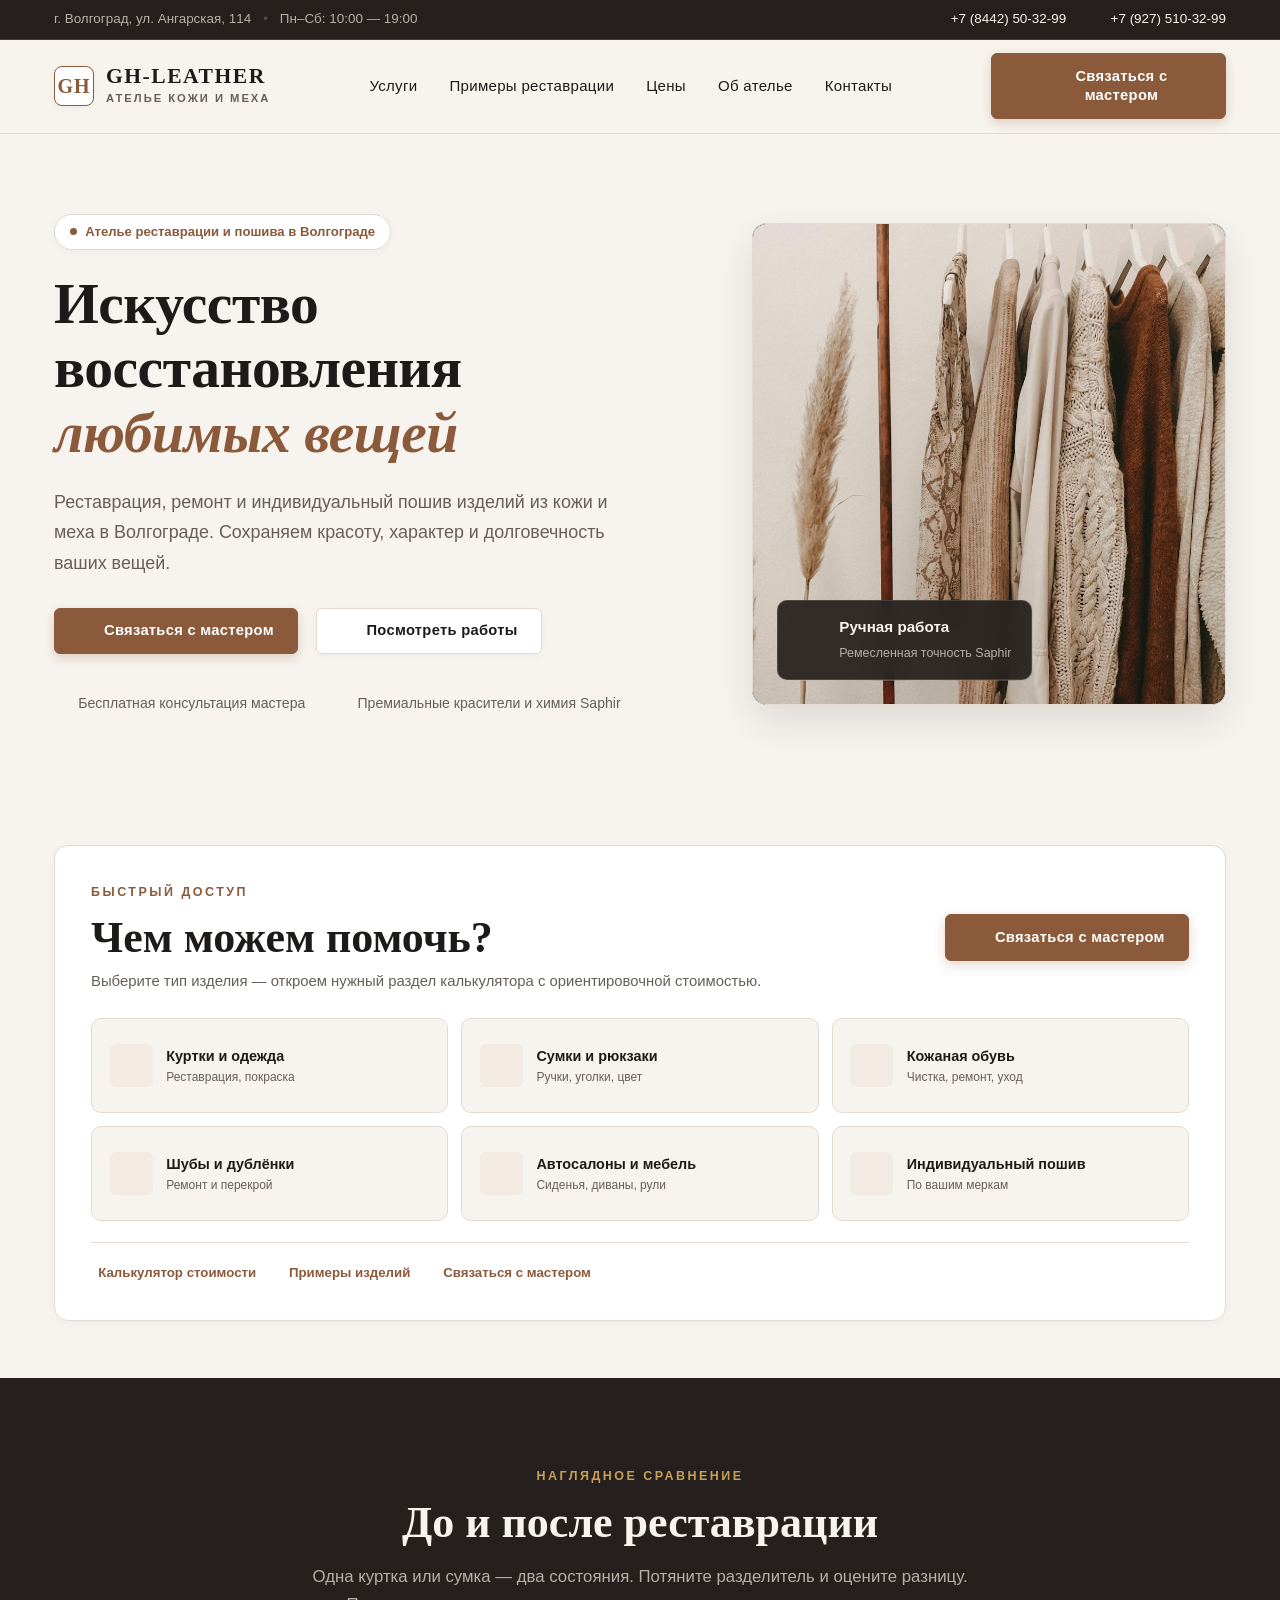
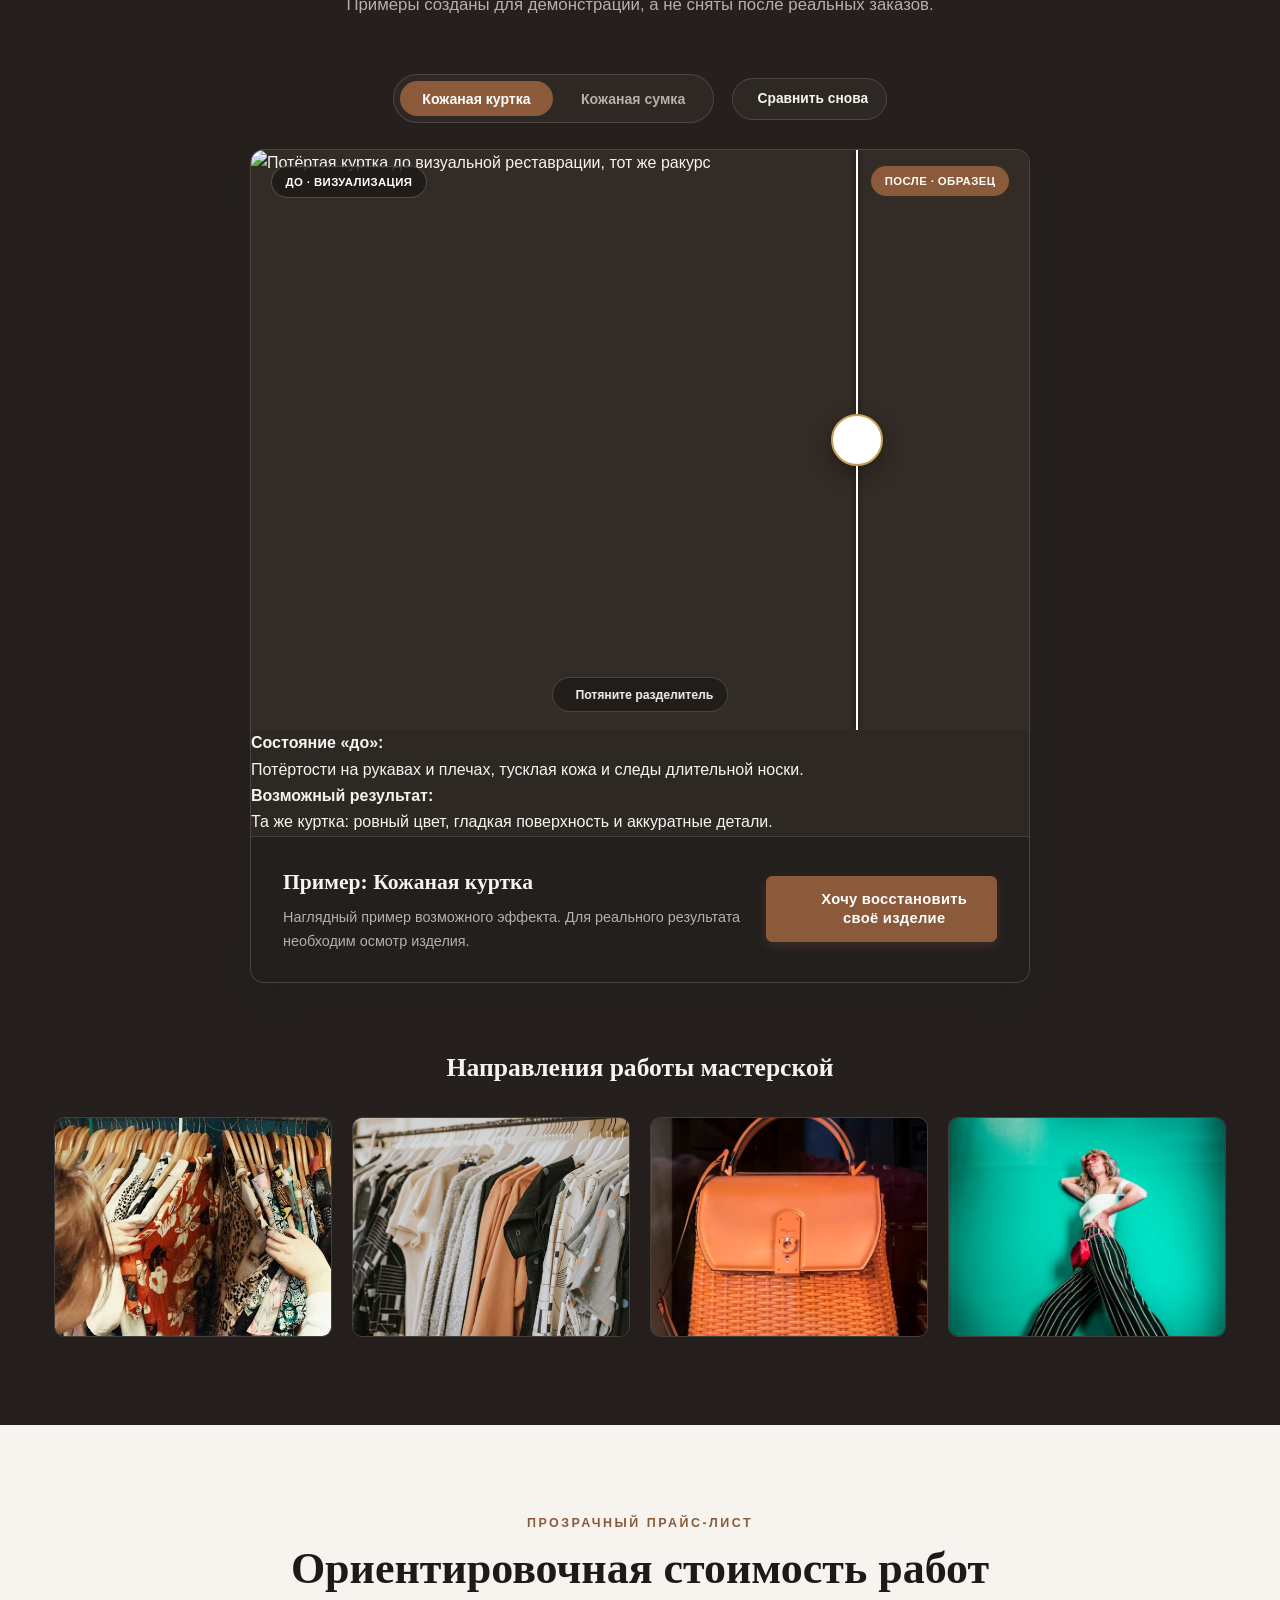
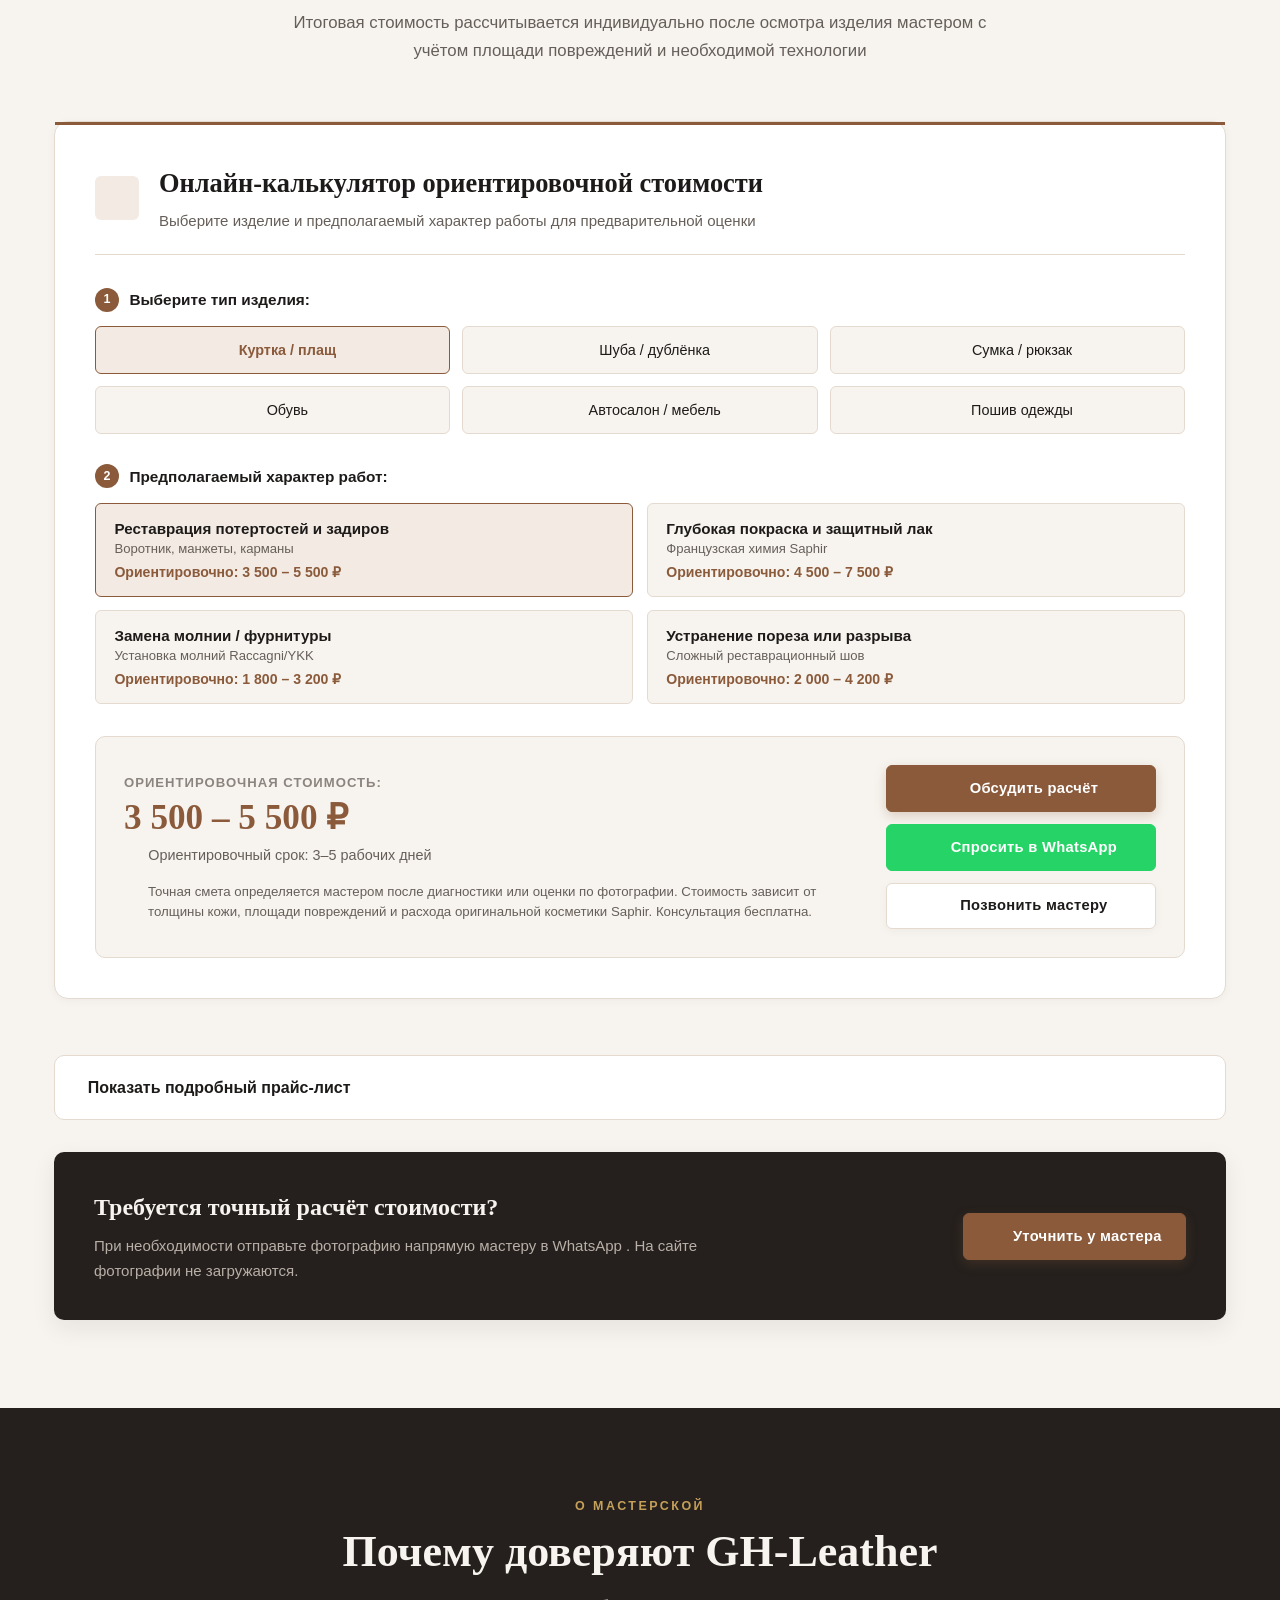
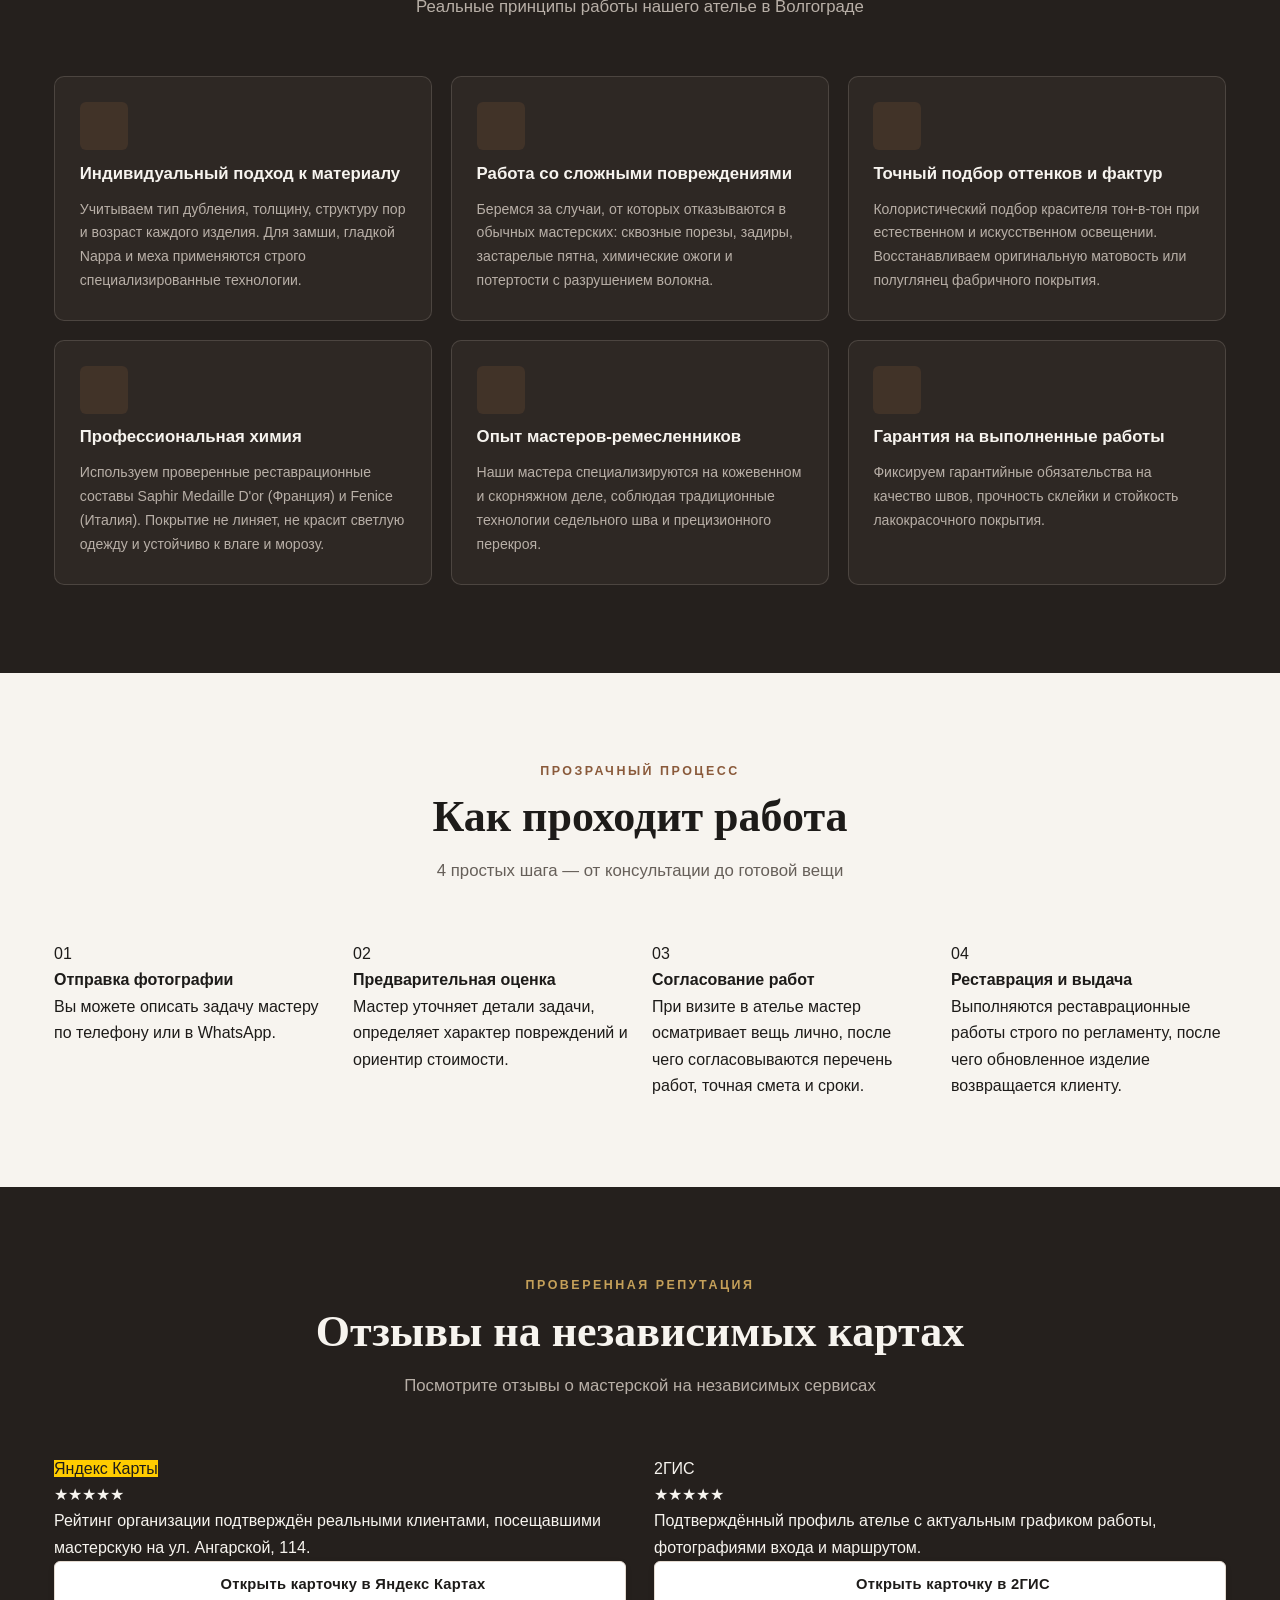
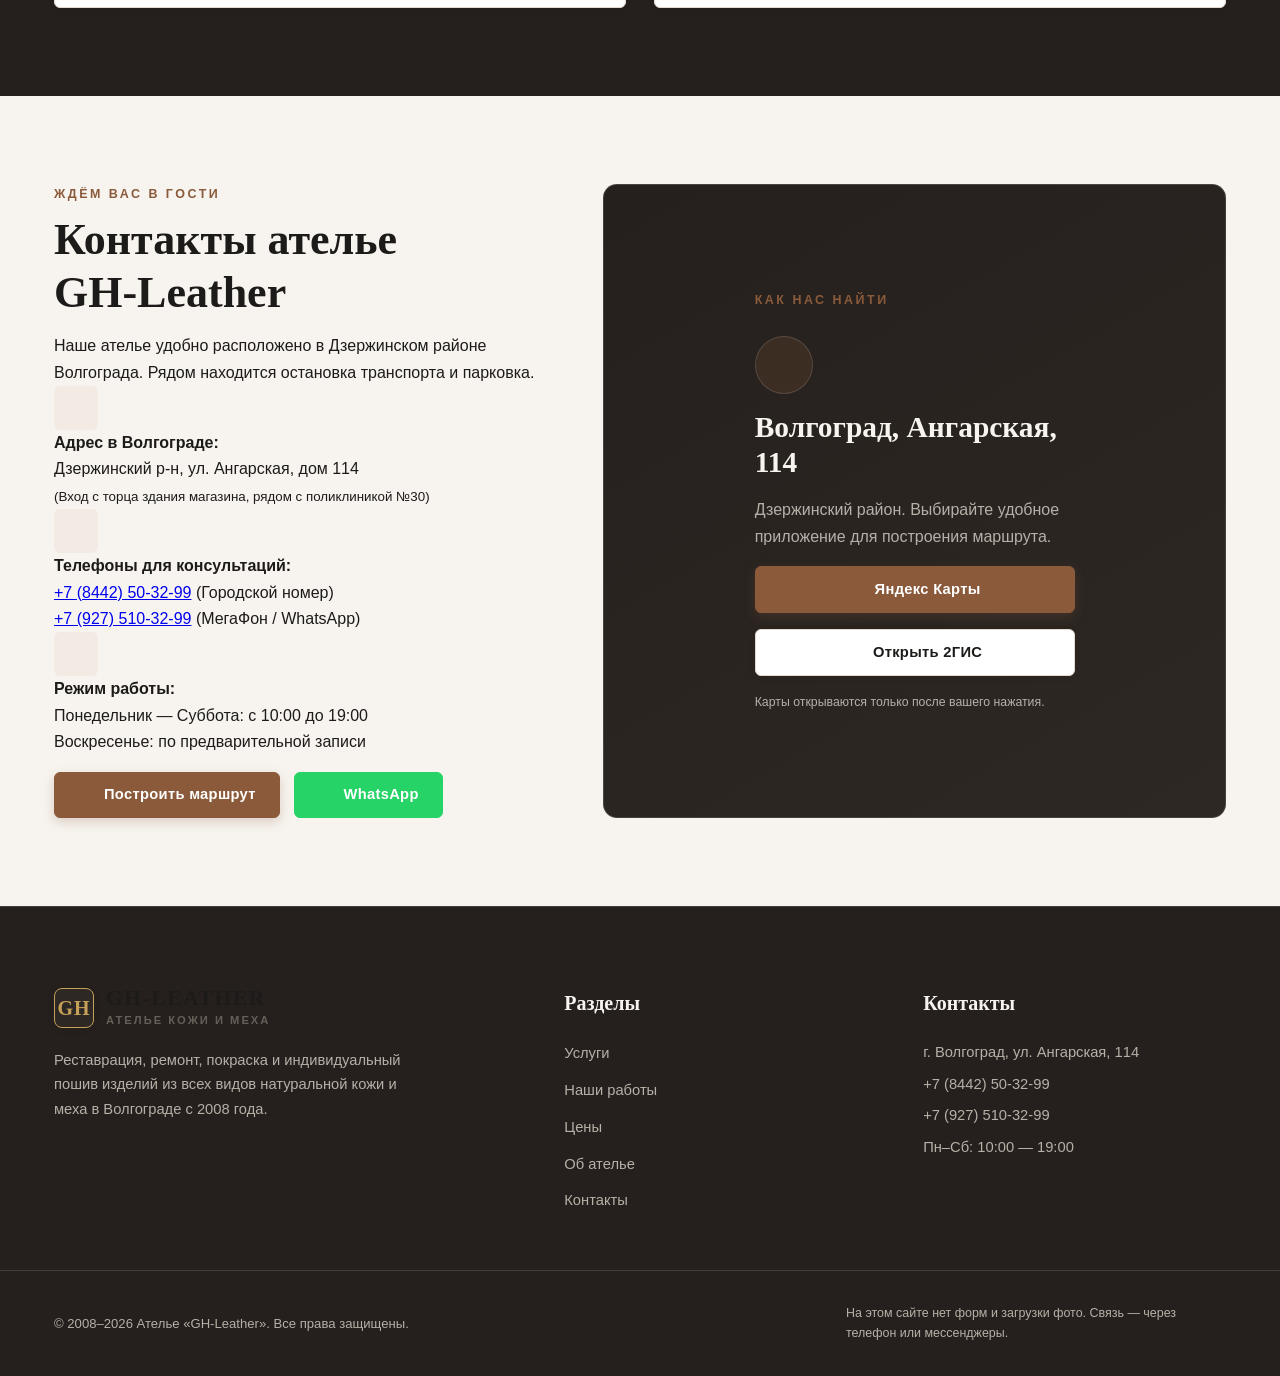
==== index.html @ 8470477e "Remove remaining external animation CSS and fix mobile contact navigation" ====
<!DOCTYPE html>
<html lang="ru">
<head>
    <meta charset="UTF-8">
    <meta name="viewport" content="width=device-width, initial-scale=1.0">
    <meta name="referrer" content="no-referrer">
    <meta http-equiv="Content-Security-Policy" content="default-src 'self'; img-src 'self' data:; font-src 'self'; script-src 'self' 'unsafe-inline'; style-src 'self' 'unsafe-inline'; connect-src 'none'; frame-src 'none'; form-action 'none'; object-src 'none'; base-uri 'self';">
    <title>GH-Leather — Ателье реставрации, ремонта и пошива изделий из кожи и меха в Волгограде</title>
    <meta name="description" content="Профессиональная реставрация, ремонт, покраска и индивидуальный пошив кожаных курток, шуб, дублёнок, обуви, сумок, салонов авто и мебели в Волгограде. Ул. Ангарская, 114. Калькулятор стоимости и контакты мастера.">
    <link rel="canonical" href="https://gh-leather.ru/">
    
    <!-- Open Graph & Social Meta -->
    <meta property="og:type" content="website">
    <meta property="og:locale" content="ru_RU">
    <meta property="og:site_name" content="Ателье GH-Leather Волгоград">
    <meta property="og:title" content="GH-Leather — Ателье кожи и меха в Волгограде">
    <meta property="og:description" content="Реставрация, покраска, перекрой и пошив изделий из натуральной кожи и меха. Французская химия Saphir, сохранение заводского вида вещей.">
    <meta property="og:url" content="https://gh-leather.ru/">
    <meta property="og:image" content="https://gh-leather.ru/images/slide_2.jpg">

    <!-- Geo Tags -->
    <meta name="geo.region" content="RU-VGG">
    <meta name="geo.placename" content="Волгоград">
    <meta name="geo.position" content="48.7194;44.4842">
    <meta name="ICBM" content="48.7194, 44.4842">

    <!-- Schema.org Structured Data -->
    <script type="application/ld+json">
    {
      "@context": "https://schema.org",
      "@type": "LocalBusiness",
      "name": "Ателье кожи и меха GH-Leather",
      "image": "https://gh-leather.ru/images/slide_2.jpg",
      "telephone": ["+7-8442-50-32-99", "+7-927-510-32-99"],
      "url": "https://gh-leather.ru/",
      "address": {
        "@type": "PostalAddress",
        "streetAddress": "ул. Ангарская, 114",
        "addressLocality": "Волгоград",
        "addressRegion": "Волгоградская область",
        "postalCode": "400075",
        "addressCountry": "RU"
      },
      "geo": {
        "@type": "GeoCoordinates",
        "latitude": 48.7194,
        "longitude": 44.4842
      },
      "openingHoursSpecification": [
        {
          "@type": "OpeningHoursSpecification",
          "dayOfWeek": ["Monday", "Tuesday", "Wednesday", "Thursday", "Friday", "Saturday"],
          "opens": "10:00",
          "closes": "19:00"
        }
      ],
      "priceRange": "3500-25000 RUB"
    }
    </script>

    <!-- Google Fonts: Cormorant Garamond & Manrope (Contemporary Luxury / Editorial Minimalism) -->
    <!-- AOS Animations from GitHub -->

    <!-- Lucide Icons -->
    <script defer src="images/lucide.min.js"></script>
    <link rel="stylesheet" href="styles.css">
</head>
<body>

    <!-- Top Info Bar -->
    <div class="top-bar">
        <div class="container top-bar-content">
            <div class="top-info">
                <span><i data-lucide="map-pin"></i> г. Волгоград, ул. Ангарская, 114</span>
                <span class="divider">•</span>
                <span><i data-lucide="clock"></i> Пн–Сб: 10:00 — 19:00</span>
            </div>
            <div class="top-contacts">
                <a href="tel:+78442503299" class="phone-link"><i data-lucide="phone-call"></i> +7 (8442) 50-32-99</a>
                <a href="tel:+79275103299" class="phone-link"><i data-lucide="smartphone"></i> +7 (927) 510-32-99</a>
            </div>
        </div>
    </div>

    <!-- Main Navigation Header (Compact Sticky) -->
    <header class="navbar" id="navbar">
        <div class="container nav-container">
            <a href="#" class="brand-logo">
                <div class="logo-crest"><span class="logo-initials">GH</span></div>
                <div class="logo-text-group">
                    <span class="logo-title">GH-LEATHER</span>
                    <span class="logo-subtitle">АТЕЛЬЕ КОЖИ И МЕХА</span>
                </div>
            </a>

            <!-- 5 Exact Main Sections Required by Spec -->
            <nav class="nav-links">
                <a href="#services">Услуги</a>
                <a href="#portfolio">Примеры реставрации</a>
                <a href="#prices">Цены</a>
                <a href="#about">Об ателье</a>
                <a href="#contacts">Контакты</a>
            </nav>

            <div class="nav-actions">
                <a href="#contacts" class="btn btn-luxury desktop-only-btn">
                    <i data-lucide="message-circle"></i> Связаться с мастером
                </a>
                <button class="mobile-toggle" id="menu-toggle-btn" aria-label="Открыть мобильное меню" onclick="toggleMobileMenu()">
                    <i data-lucide="menu"></i>
                </button>
            </div>
        </div>
    </header>

    <!-- Mobile Drawer Overlay & Menu -->
    <div id="mobile-menu-overlay" class="mobile-menu-overlay" onclick="toggleMobileMenu()"></div>
    <div id="mobile-menu" class="mobile-menu" aria-hidden="true">
        <div class="mobile-menu-header">
            <div class="brand-logo">
                <div class="logo-crest"><span class="logo-initials">GH</span></div>
                <div class="logo-text-group">
                    <span class="logo-title">GH-LEATHER</span>
                    <span class="logo-subtitle">ВОЛГОГРАД</span>
                </div>
            </div>
            <button class="close-menu-btn" onclick="toggleMobileMenu()" aria-label="Закрыть меню">
                <i data-lucide="x"></i>
            </button>
        </div>
        <nav class="mobile-nav-links">
            <a href="#services" onclick="toggleMobileMenu()"><i data-lucide="scissors"></i> Услуги</a>
            <a href="#portfolio" onclick="toggleMobileMenu()"><i data-lucide="sparkles"></i> Наши работы</a>
            <a href="#prices" onclick="toggleMobileMenu()"><i data-lucide="tag"></i> Цены</a>
            <a href="#about" onclick="toggleMobileMenu()"><i data-lucide="shield-check"></i> Об ателье</a>
            <a href="#contacts" onclick="toggleMobileMenu()"><i data-lucide="map-pin"></i> Контакты</a>
        </nav>
        <div class="mobile-menu-contacts">
            <a href="#contacts" onclick="toggleMobileMenu()" class="btn btn-primary-gold full-width">
                <i data-lucide="message-circle"></i> Связаться с мастером
            </a>
            <a href="tel:+78442503299" class="btn btn-outline full-width"><i data-lucide="phone"></i> +7 (8442) 50-32-99</a>
            <a href="https://wa.me/79275103299" target="_blank" rel="noopener noreferrer" class="btn btn-whatsapp full-width"><i data-lucide="message-circle"></i> WhatsApp</a>
        </div>
    </div>

    <main>
        <!-- 4.2. Первый экран (Hero Section) -->
        <section class="hero-section">
            <div class="hero-backdrop"></div>
            <div class="container hero-layout" data-aos="fade-up" data-aos-duration="800">
                <div class="hero-text-col">
                    <div class="luxury-badge">
                        <span class="badge-dot"></span>
                        <span>Ателье реставрации и пошива в Волгограде</span>
                    </div>
                    <!-- Exactly as specified in 4.2 -->
                    <h1 class="hero-title">
                        Искусство восстановления <span class="gold-gradient">любимых вещей</span>
                    </h1>
                    <p class="hero-desc">
                        Реставрация, ремонт и индивидуальный пошив изделий из кожи и меха в Волгограде. Сохраняем красоту, характер и долговечность ваших вещей.
                    </p>
                    <div class="hero-buttons">
                        <a href="#contacts" class="btn btn-primary-gold">
                            <i data-lucide="message-circle"></i> Связаться с мастером
                        </a>
                        <a href="#portfolio" class="btn btn-glass">
                            <i data-lucide="sparkles"></i> Посмотреть работы
                        </a>
                    </div>
                    <div class="hero-trust-row">
                        <div class="trust-item"><i data-lucide="check"></i> <span>Бесплатная консультация мастера</span></div>
                        <div class="trust-item"><i data-lucide="check"></i> <span>Премиальные красители и химия Saphir</span></div>
                    </div>
                </div>

                <div class="hero-visual-col" data-aos="fade-left" data-aos-delay="200">
                    <div class="hero-image-card">
                        <img src="images/hero_leather_craft.jpg" alt="Процесс реставрации кожи в ателье GH-Leather" class="hero-featured-img">
                        <div class="hero-img-overlay"></div>
                        <div class="hero-card-floating-badge">
                            <i data-lucide="award"></i>
                            <div>
                                <strong>Ручная работа</strong>
                                <span>Ремесленная точность Saphir</span>
                            </div>
                        </div>
                    </div>
                </div>
            </div>
        </section>


        <!-- Компактная панель быстрого доступа к услугам -->
        <section id="services" class="section-padding quick-services-section">
            <div class="container">
                <div class="quick-services-panel" data-aos="fade-up">
                    <div class="quick-services-intro">
                        <div>
                            <span class="section-subtitle">БЫСТРЫЙ ДОСТУП</span>
                            <h2 class="section-main-title">Чем можем помочь?</h2>
                            <p>Выберите тип изделия — откроем нужный раздел калькулятора с ориентировочной стоимостью.</p>
                        </div>
                        <a href="#contacts" class="btn btn-primary-gold quick-services-cta">
                            <i data-lucide="message-circle"></i> Связаться с мастером
                        </a>
                    </div>
                    <div class="quick-services-grid" aria-label="Выберите категорию услуг">
                        <button type="button" class="quick-service-item" onclick="goToService('jacket')">
                            <span class="quick-service-icon"><i data-lucide="shirt"></i></span>
                            <span class="quick-service-copy"><strong>Куртки и одежда</strong><small>Реставрация, покраска</small></span>
                            <i data-lucide="arrow-up-right" class="quick-service-arrow"></i>
                        </button>
                        <button type="button" class="quick-service-item" onclick="goToService('bag')">
                            <span class="quick-service-icon"><i data-lucide="shopping-bag"></i></span>
                            <span class="quick-service-copy"><strong>Сумки и рюкзаки</strong><small>Ручки, уголки, цвет</small></span>
                            <i data-lucide="arrow-up-right" class="quick-service-arrow"></i>
                        </button>
                        <button type="button" class="quick-service-item" onclick="goToService('shoes')">
                            <span class="quick-service-icon"><i data-lucide="footprints"></i></span>
                            <span class="quick-service-copy"><strong>Кожаная обувь</strong><small>Чистка, ремонт, уход</small></span>
                            <i data-lucide="arrow-up-right" class="quick-service-arrow"></i>
                        </button>
                        <button type="button" class="quick-service-item" onclick="goToService('fur')">
                            <span class="quick-service-icon"><i data-lucide="feather"></i></span>
                            <span class="quick-service-copy"><strong>Шубы и дублёнки</strong><small>Ремонт и перекрой</small></span>
                            <i data-lucide="arrow-up-right" class="quick-service-arrow"></i>
                        </button>
                        <button type="button" class="quick-service-item" onclick="goToService('auto')">
                            <span class="quick-service-icon"><i data-lucide="car"></i></span>
                            <span class="quick-service-copy"><strong>Автосалоны и мебель</strong><small>Сиденья, диваны, рули</small></span>
                            <i data-lucide="arrow-up-right" class="quick-service-arrow"></i>
                        </button>
                        <button type="button" class="quick-service-item" onclick="goToService('tailoring')">
                            <span class="quick-service-icon"><i data-lucide="scissors"></i></span>
                            <span class="quick-service-copy"><strong>Индивидуальный пошив</strong><small>По вашим меркам</small></span>
                            <i data-lucide="arrow-up-right" class="quick-service-arrow"></i>
                        </button>
                    </div>
                    <div class="quick-services-footer">
                        <a href="#prices"><i data-lucide="calculator"></i> Калькулятор стоимости</a>
                        <a href="#portfolio"><i data-lucide="images"></i> Примеры изделий</a>
                        <a href="#contacts"><i data-lucide="message-circle"></i> Связаться с мастером</a>
                    </div>
                </div>
            </div>
        </section>

        <!-- 4.4. До и после реставрации -->
        <section id="portfolio" class="section-padding dark-bg">
            <div class="container">
                <div class="section-head text-center" data-aos="fade-up">
                    <span class="section-subtitle">НАГЛЯДНОЕ СРАВНЕНИЕ</span>
                    <h2 class="section-main-title">До и после реставрации</h2>
                    <p class="section-lead">Одна куртка или сумка — два состояния. Потяните разделитель и оцените разницу. Примеры созданы для демонстрации, а не сняты после реальных заказов.</p>
                </div>

                <!-- Category Switcher for Portfolio -->
                <div class="category-tabs-wrapper" data-aos="fade-up">
                    <div class="category-tabs" id="portfolio-tabs">
                        <button type="button" class="tab-btn active" data-case="jacket" aria-pressed="true" onclick="switchPortfolioCase('jacket', this)">Кожаная куртка</button>
                        <button type="button" class="tab-btn" data-case="bag" aria-pressed="false" onclick="switchPortfolioCase('bag', this)">Кожаная сумка</button>
                    </div>
                    <button type="button" class="ba-demo-btn" id="ba-animate-button" title="Показать сравнение ещё раз">
                        <i data-lucide="play"></i> Сравнить снова
                    </button>
                </div>

                <!-- Interactive Comparison Slider Box -->
                <div class="slider-showcase-wrapper" >
                    <div class="before-after-container" id="ba-slider" style="--ba-preview-image: url('images/studio_jacket_after.jpg')">
                        <!-- Before Layer (Base) -->
                        <div class="ba-layer ba-before">
                            <img src="images/studio_jacket_before.jpg" alt="Потёртая куртка до визуальной реставрации, тот же ракурс" id="ba-img-before" class="ba-image" decoding="async">
                            <div class="visual-badge badge-before">ДО · ВИЗУАЛИЗАЦИЯ</div>
                        </div>

                        <!-- After Layer (Clipped over before) -->
                        <div class="ba-layer ba-after" id="ba-after-layer">
                            <img src="images/studio_jacket_after.jpg" alt="Та же кожаная куртка без потертостей" id="ba-img-after" class="ba-image" decoding="async">
                            <div class="visual-badge badge-after">ПОСЛЕ · ОБРАЗЕЦ</div>
                        </div>

                        <!-- Handle with divider line -->
                        <div class="ba-handle" id="ba-handle" role="slider" tabindex="0" aria-label="Сравнение до и после" aria-valuemin="5" aria-valuemax="95" aria-valuenow="50" aria-valuetext="50 процентов">
                            <div class="handle-line"></div>
                            <div class="handle-circle" aria-label="Сравнить до и после">
                                <i data-lucide="move-horizontal"></i>
                            </div>
                            <div class="handle-line"></div>
                        </div>
                        <div class="ba-swipe-hint" id="ba-swipe-hint" aria-hidden="true"><i data-lucide="move-horizontal"></i> Потяните разделитель</div>
                    </div>

                    <!-- Comparison Case Study Details (Placed cleanly under the slider) -->
                    <div class="ba-case-details-grid">
                        <div class="ba-detail-card before-card">
                            <div class="detail-badge-row">
                                <span class="detail-dot dot-before"></span>
                                <strong>Состояние «до»:</strong>
                            </div>
                            <p id="case-before-desc">Потёртости на рукавах и плечах, тусклая кожа и следы длительной носки.</p>
                        </div>
                        <div class="ba-detail-card after-card">
                            <div class="detail-badge-row">
                                <span class="detail-dot dot-after"></span>
                                <strong>Возможный результат:</strong>
                            </div>
                            <p id="case-after-desc">Та же куртка: ровный цвет, гладкая поверхность и аккуратные детали.</p>
                        </div>
                    </div>

                    <div class="slider-caption-card">
                        <div class="caption-item">
                            <h4 id="case-title">Пример: Кожаная куртка</h4>
                            <p id="case-full-desc">Наглядный пример возможного эффекта. Для реального результата необходим осмотр изделия.</p>
                        </div>
                        <div class="caption-action">
                            <a href="#contacts" class="btn btn-primary-gold">
                                <i data-lucide="sparkles"></i> Хочу восстановить своё изделие
                            </a>
                        </div>
                    </div>
                </div>

                <!-- Gallery Architecture (Real atelier photo gallery structure) -->
                <div class="atelier-gallery-block" data-aos="fade-up">
                    <h3 class="gallery-block-title">Направления работы мастерской</h3>
                    <div class="gallery-grid">
                        <div class="gallery-item">
                            <img src="images/gallery_dyeing.jpg" alt="Покраска и колористика кожи" class="gallery-img">
                            <div class="gallery-caption-overlay">Колористика и покраска</div>
                        </div>
                        <div class="gallery-item">
                            <img src="images/gallery_fur.jpg" alt="Перекрой и реставрация меха" class="gallery-img">
                            <div class="gallery-caption-overlay">Перекрой и пошив меха</div>
                        </div>
                        <div class="gallery-item">
                            <img src="images/gallery_bag.jpg" alt="Реставрация брендовых сумок" class="gallery-img">
                            <div class="gallery-caption-overlay">Реставрация сумок и обуви</div>
                        </div>
                        <div class="gallery-item">
                            <img src="images/gallery_tailoring.jpg" alt="Индивидуальный пошив из кожи" class="gallery-img">
                            <div class="gallery-caption-overlay">Индивидуальный пошив</div>
                        </div>
                    </div>
                </div>
            </div>
        </section>

        <!-- 4.5. Цены (Pricing & Interactive Estimator) -->
        <section id="prices" class="section-padding">
            <div class="container">
                <div class="section-head text-center" data-aos="fade-up">
                    <span class="section-subtitle">ПРОЗРАЧНЫЙ ПРАЙС-ЛИСТ</span>
                    <h2 class="section-main-title">Ориентировочная стоимость работ</h2>
                    <p class="section-lead">Итоговая стоимость рассчитывается индивидуально после осмотра изделия мастером с учётом площади повреждений и необходимой технологии</p>
                </div>

                <!-- 6. Интерактивный калькулятор стоимости -->
                <div class="calculator-container" data-aos="fade-up">
                    <div class="calc-header">
                        <div class="calc-icon-title">
                            <i data-lucide="calculator"></i>
                            <div>
                                <h3>Онлайн-калькулятор ориентировочной стоимости</h3>
                                <p>Выберите изделие и предполагаемый характер работы для предварительной оценки</p>
                            </div>
                        </div>
                    </div>
                    
                    <div class="calc-body">
                        <!-- Шаг 1: Тип изделия -->
                        <div class="calc-group">
                            <label class="calc-label"><span class="calc-step-num">1</span> Выберите тип изделия:</label>
                            <div class="calc-pills-grid" id="calc-item-types">
                                <button type="button" class="calc-pill active" data-item="jacket" onclick="setCalcItem('jacket', this)">
                                    <i data-lucide="shirt"></i> <span>Куртка / плащ</span>
                                </button>
                                <button type="button" class="calc-pill" data-item="fur" onclick="setCalcItem('fur', this)">
                                    <i data-lucide="feather"></i> <span>Шуба / дублёнка</span>
                                </button>
                                <button type="button" class="calc-pill" data-item="bag" onclick="setCalcItem('bag', this)">
                                    <i data-lucide="shopping-bag"></i> <span>Сумка / рюкзак</span>
                                </button>
                                <button type="button" class="calc-pill" data-item="shoes" onclick="setCalcItem('shoes', this)">
                                    <i data-lucide="footprints"></i> <span>Обувь</span>
                                </button>
                                <button type="button" class="calc-pill" data-item="auto" onclick="setCalcItem('auto', this)">
                                    <i data-lucide="car"></i> <span>Автосалон / мебель</span>
                                </button>
                                <button type="button" class="calc-pill" data-item="tailoring" onclick="setCalcItem('tailoring', this)">
                                    <i data-lucide="scissors"></i> <span>Пошив одежды</span>
                                </button>
                            </div>
                        </div>

                        <!-- Шаг 2: Характер работ -->
                        <div class="calc-group">
                            <label class="calc-label"><span class="calc-step-num">2</span> Предполагаемый характер работ:</label>
                            <div class="calc-works-grid" id="calc-works-list">
                                <!-- Заполняется динамически через JS -->
                            </div>
                        </div>

                        <!-- Шаг 3: Ориентировочный диапазон и связь -->
                        <div class="calc-result-box">
                            <div class="calc-result-info">
                                <span class="calc-result-label">Ориентировочная стоимость:</span>
                                <div class="calc-price-range" id="calc-price-display">от 3 500 до 6 000 ₽</div>
                                <div class="calc-time-estimate" id="calc-time-display">
                                    <i data-lucide="clock"></i> <span>Ориентировочный срок: 3–5 рабочих дней</span>
                                </div>
                                <p class="calc-disclaimer">
                                    <i data-lucide="info"></i>
                                    Точная смета определяется мастером после диагностики или оценки по фотографии. Стоимость зависит от толщины кожи, площади повреждений и расхода оригинальной косметики Saphir. Консультация бесплатна.
                                </p>
                            </div>

                            <div class="calc-result-actions">
                                <a href="#contacts" class="btn btn-primary-gold">
                                    <i data-lucide="message-circle"></i> Обсудить расчёт
                                </a>
                                <a href="https://wa.me/79275103299" target="_blank" rel="noopener noreferrer" class="btn btn-whatsapp" id="calc-wa-btn">
                                    <i data-lucide="message-circle"></i> Спросить в WhatsApp
                                </a>
                                <a href="tel:+78442503299" class="btn btn-glass">
                                    <i data-lucide="phone"></i> Позвонить мастеру
                                </a>
                            </div>
                        </div>
                    </div>
                </div>

                <details class="price-list-toggle">
                    <summary><span><i data-lucide="list"></i> Показать подробный прайс-лист</span><i data-lucide="chevron-down" class="price-list-chevron"></i></summary>
                    <div class="prices-table-container" data-aos="fade-up">
                    <table class="prices-table">
                        <thead>
                            <tr>
                                <th>Направление услуги</th>
                                <th>Что входит в базовую работу</th>
                                <th>Срок</th>
                                <th>Цена от</th>
                                <th>Действие</th>
                            </tr>
                        </thead>
                        <tbody>
                            <tr>
                                <td><strong>Реставрация кожаных курток</strong></td>
                                <td>Устранение задиров, порезов, трещин воротника и манжет</td>
                                <td>3–5 дней</td>
                                <td class="price-col">3 500 ₽</td>
                                <td><a href="#contacts" class="btn btn-sm btn-luxury">Заказать</a></td>
                            </tr>
                            <tr>
                                <td><strong>Покраска кожаной куртки</strong></td>
                                <td>Глубокая очистка, подбор оттенка, покраска и защитный лак</td>
                                <td>4–6 дней</td>
                                <td class="price-col">4 500 ₽</td>
                                <td><a href="#contacts" class="btn btn-sm btn-luxury">Заказать</a></td>
                            </tr>
                            <tr>
                                <td><strong>Реставрация и покраска сумок</strong></td>
                                <td>Восстановление уголков, ручек, очистка, покраска тона</td>
                                <td>2–4 дня</td>
                                <td class="price-col">2 800 ₽</td>
                                <td><a href="#contacts" class="btn btn-sm btn-luxury">Заказать</a></td>
                            </tr>
                            <tr>
                                <td><strong>Покраска и спа-уход для обуви</strong></td>
                                <td>Выведение реагентов, покраска туфель/сапог, нано-пропитка</td>
                                <td>2–3 дня</td>
                                <td class="price-col">2 200 ₽</td>
                                <td><a href="#contacts" class="btn btn-sm btn-luxury">Заказать</a></td>
                            </tr>
                            <tr>
                                <td><strong>Перекрой шубы / дубленки</strong></td>
                                <td>Изменение фасона, укорачивание, коррекция проймы, посадка</td>
                                <td>5–10 дней</td>
                                <td class="price-col">9 000 ₽</td>
                                <td><a href="#contacts" class="btn btn-sm btn-luxury">Заказать</a></td>
                            </tr>
                            <tr>
                                <td><strong>Индивидуальный пошив куртки</strong></td>
                                <td>Снятие мерок, раскрой итальянской Nappa, примерки, сборка</td>
                                <td>7–14 дней</td>
                                <td class="price-col">18 000 ₽</td>
                                <td><a href="#contacts" class="btn btn-sm btn-luxury">Заказать</a></td>
                            </tr>
                            <tr>
                                <td><strong>Ремонт автосидений / дивана</strong></td>
                                <td>Локальное устранение прожогов, порезов, восстановление цвета</td>
                                <td>1–3 дня</td>
                                <td class="price-col">5 000 ₽</td>
                                <td><a href="#contacts" class="btn btn-sm btn-luxury">Заказать</a></td>
                            </tr>
                        </tbody>
                    </table>
                </div>
                </details>

                <div class="price-cta-box" data-aos="fade-up">
                    <div>
                        <h4>Требуется точный расчёт стоимости?</h4>
                        <p>При необходимости отправьте фотографию напрямую мастеру в WhatsApp . На сайте фотографии не загружаются.</p>
                    </div>
                    <a href="#contacts" class="btn btn-primary-gold">
                        <i data-lucide="message-circle"></i> Уточнить у мастера
                    </a>
                </div>
            </div>
        </section>

        <!-- 4.5. Об ателье и Преимущества (About & Advantages) -->
        <section id="about" class="section-padding dark-bg">
            <div class="container">
                <div class="section-head text-center" data-aos="fade-up">
                    <span class="section-subtitle">О МАСТЕРСКОЙ</span>
                    <h2 class="section-main-title">Почему доверяют GH-Leather</h2>
                    <p class="section-lead">Реальные принципы работы нашего ателье в Волгограде</p>
                </div>

                <!-- Exactly as specified in 4.5 (No fake figures) -->
                <div class="advantages-grid">
                    <div class="adv-card" data-aos="fade-up" data-aos-delay="100">
                        <div class="adv-icon-wrap"><i data-lucide="layers"></i></div>
                        <h3>Индивидуальный подход к материалу</h3>
                        <p>Учитываем тип дубления, толщину, структуру пор и возраст каждого изделия. Для замши, гладкой Nappa и меха применяются строго специализированные технологии.</p>
                    </div>

                    <div class="adv-card" data-aos="fade-up" data-aos-delay="150">
                        <div class="adv-icon-wrap"><i data-lucide="shield-alert"></i></div>
                        <h3>Работа со сложными повреждениями</h3>
                        <p>Беремся за случаи, от которых отказываются в обычных мастерских: сквозные порезы, задиры, застарелые пятна, химические ожоги и потертости с разрушением волокна.</p>
                    </div>

                    <div class="adv-card" data-aos="fade-up" data-aos-delay="200">
                        <div class="adv-icon-wrap"><i data-lucide="palette"></i></div>
                        <h3>Точный подбор оттенков и фактур</h3>
                        <p>Колористический подбор красителя тон-в-тон при естественном и искусственном освещении. Восстанавливаем оригинальную матовость или полуглянец фабричного покрытия.</p>
                    </div>

                    <div class="adv-card" data-aos="fade-up" data-aos-delay="250">
                        <div class="adv-icon-wrap"><i data-lucide="flask-conical"></i></div>
                        <h3>Профессиональная химия</h3>
                        <p>Используем проверенные реставрационные составы Saphir Medaille D'or (Франция) и Fenice (Италия). Покрытие не линяет, не красит светлую одежду и устойчиво к влаге и морозу.</p>
                    </div>

                    <div class="adv-card" data-aos="fade-up" data-aos-delay="300">
                        <div class="adv-icon-wrap"><i data-lucide="user-check"></i></div>
                        <h3>Опыт мастеров-ремесленников</h3>
                        <p>Наши мастера специализируются на кожевенном и скорняжном деле, соблюдая традиционные технологии седельного шва и прецизионного перекроя.</p>
                    </div>

                    <div class="adv-card" data-aos="fade-up" data-aos-delay="350">
                        <div class="adv-icon-wrap"><i data-lucide="badge-check"></i></div>
                        <h3>Гарантия на выполненные работы</h3>
                        <p>Фиксируем гарантийные обязательства на качество швов, прочность склейки и стойкость лакокрасочного покрытия.</p>
                    </div>
                </div>
            </div>
        </section>

        <!-- 4.6. Как проходит работа (Workflow) -->
        <section class="section-padding">
            <div class="container">
                <div class="section-head text-center" data-aos="fade-up">
                    <span class="section-subtitle">ПРОЗРАЧНЫЙ ПРОЦЕСС</span>
                    <h2 class="section-main-title">Как проходит работа</h2>
                    <p class="section-lead">4 простых шага — от консультации до готовой вещи</p>
                </div>

                <!-- Exactly 4 steps specified in 4.6 -->
                <div class="workflow-steps" data-aos="fade-up">
                    <div class="step-card">
                        <div class="step-num">01</div>
                        <h4>Отправка фотографии</h4>
                        <p>Вы можете описать задачу мастеру по телефону или в WhatsApp.</p>
                    </div>
                    <div class="step-card">
                        <div class="step-num">02</div>
                        <h4>Предварительная оценка</h4>
                        <p>Мастер уточняет детали задачи, определяет характер повреждений и ориентир стоимости.</p>
                    </div>
                    <div class="step-card">
                        <div class="step-num">03</div>
                        <h4>Согласование работ</h4>
                        <p>При визите в ателье мастер осматривает вещь лично, после чего согласовываются перечень работ, точная смета и сроки.</p>
                    </div>
                    <div class="step-card">
                        <div class="step-num">04</div>
                        <h4>Реставрация и выдача</h4>
                        <p>Выполняются реставрационные работы строго по регламенту, после чего обновленное изделие возвращается клиенту.</p>
                    </div>
                </div>
            </div>
        </section>

        <!-- 4.7. Отзывы и доверие (Reputation & Maps) -->
        <section class="section-padding dark-bg">
            <div class="container">
                <div class="section-head text-center" data-aos="fade-up">
                    <span class="section-subtitle">ПРОВЕРЕННАЯ РЕПУТАЦИЯ</span>
                    <h2 class="section-main-title">Отзывы на независимых картах</h2>
                    <p class="section-lead">Посмотрите отзывы о мастерской на независимых сервисах</p>
                </div>

                <div class="maps-cards-grid" data-aos="fade-up">
                    <!-- Yandex Maps Card -->
                    <div class="map-review-card">
                        <div class="card-map-header">
                            <span class="map-brand yandex-badge">Яндекс Карты</span>
                            <div class="rating-stars">★★★★★</div>
                        </div>
                        <p class="map-card-text">Рейтинг организации подтверждён реальными клиентами, посещавшими мастерскую на ул. Ангарской, 114.</p>
                        <a href="https://yandex.ru/maps/?text=Волгоград+Ангарская+114+GH-Leather" target="_blank" rel="noopener noreferrer" class="btn btn-glass full-width">
                            <i data-lucide="external-link"></i> Открыть карточку в Яндекс Картах
                        </a>
                    </div>

                    <!-- 2GIS Card -->
                    <div class="map-review-card">
                        <div class="card-map-header">
                            <span class="map-brand twogis-badge">2ГИС</span>
                            <div class="rating-stars">★★★★★</div>
                        </div>
                        <p class="map-card-text">Подтверждённый профиль ателье с актуальным графиком работы, фотографиями входа и маршрутом.</p>
                        <a href="https://2gis.ru/volgograd/search/Ангарская%20114" target="_blank" rel="noopener noreferrer" class="btn btn-glass full-width">
                            <i data-lucide="external-link"></i> Открыть карточку в 2ГИС
                        </a>
                    </div>
                </div>
            </div>
        </section>

        <!-- 4.8. Контакты (Contacts & Interactive Map) -->
        <section id="contacts" class="section-padding">
            <div class="container">
                <div class="contacts-grid">
                    <div class="contact-info-panel" data-aos="fade-right">
                        <span class="section-subtitle">ЖДЁМ ВАС В ГОСТИ</span>
                        <h2 class="section-main-title">Контакты ателье GH-Leather</h2>
                        <p class="contacts-desc">Наше ателье удобно расположено в Дзержинском районе Волгограда. Рядом находится остановка транспорта и парковка.</p>

                        <div class="contact-details-list">
                            <div class="c-item">
                                <div class="c-icon"><i data-lucide="map-pin"></i></div>
                                <div>
                                    <strong>Адрес в Волгограде:</strong>
                                    <p>Дзержинский р-н, ул. Ангарская, дом 114<br><small class="text-muted">(Вход с торца здания магазина, рядом с поликлиникой №30)</small></p>
                                </div>
                            </div>

                            <div class="c-item">
                                <div class="c-icon"><i data-lucide="phone"></i></div>
                                <div>
                                    <strong>Телефоны для консультаций:</strong>
                                    <p><a href="tel:+78442503299">+7 (8442) 50-32-99</a> (Городской номер)</p>
                                    <p><a href="tel:+79275103299">+7 (927) 510-32-99</a> (МегаФон / WhatsApp)</p>
                                </div>
                            </div>

                            <div class="c-item">
                                <div class="c-icon"><i data-lucide="clock"></i></div>
                                <div>
                                    <strong>Режим работы:</strong>
                                    <p>Понедельник — Суббота: с 10:00 до 19:00<br>Воскресенье: по предварительной записи</p>
                                </div>
                            </div>
                        </div>

                        <div class="c-actions-row">
                            <a href="https://yandex.ru/maps/?rtext=~48.723908,44.475476" target="_blank" rel="noopener noreferrer" class="btn btn-luxury">
                                <i data-lucide="navigation"></i> Построить маршрут
                            </a>
                            <a href="https://wa.me/79275103299" target="_blank" rel="noopener noreferrer" class="btn btn-whatsapp">
                                <i data-lucide="message-circle"></i> WhatsApp
                            </a>
                        </div>
                    </div>

                    <!-- Static contact panel: no third-party map embeds, cookies or tracking -->
                    <div class="contact-map-panel contact-route-panel">
                        <div class="contact-route-content">
                            <span class="section-subtitle">КАК НАС НАЙТИ</span>
                            <div class="contact-route-icon"><i data-lucide="map-pin"></i></div>
                            <h3>Волгоград, Ангарская, 114</h3>
                            <p>Дзержинский район. Выбирайте удобное приложение для построения маршрута.</p>
                            <a class="btn btn-primary-gold" href="https://yandex.ru/maps/?text=Волгоград%2C%20Ангарская%20114" target="_blank" rel="noopener noreferrer"><i data-lucide="navigation"></i> Яндекс Карты</a>
                            <a class="btn btn-glass" href="https://2gis.ru/volgograd/search/Ангарская%20114" target="_blank" rel="noopener noreferrer"><i data-lucide="map-pin"></i> Открыть 2ГИС</a>
                            <small>Карты открываются только после вашего нажатия.</small>
                        </div>
                    </div>
                </div>
            </div>
        </section>
    </main>

    <!-- Mobile Sticky Bottom Action Bar -->
    <aside class="mobile-bottom-bar" aria-label="Быстрая связь">
        <a href="tel:+78442503299" class="m-bottom-btn">
            <i data-lucide="phone"></i>
            <span>Позвонить</span>
        </a>
        <a href="https://wa.me/79275103299" target="_blank" rel="noopener noreferrer" class="m-bottom-btn m-btn-wa">
            <i data-lucide="message-circle"></i>
            <span>WhatsApp</span>
        </a>
        <a href="#contacts" class="m-bottom-btn m-btn-action">
            <i data-lucide="message-circle"></i>
            <span>Контакты</span>
        </a>
    </aside>

    <!-- Toast Notifications Container -->
    <div id="toast-wrap" class="toast-wrap"></div>

    <!-- Clean Footer (Strict White-Label) -->
    <footer class="footer">
        <div class="container footer-content">
            <div class="footer-col">
                <div class="brand-logo">
                    <div class="logo-crest"><span class="logo-initials">GH</span></div>
                    <div class="logo-text-group">
                        <span class="logo-title">GH-LEATHER</span>
                        <span class="logo-subtitle">АТЕЛЬЕ КОЖИ И МЕХА</span>
                    </div>
                </div>
                <p class="footer-desc">Реставрация, ремонт, покраска и индивидуальный пошив изделий из всех видов натуральной кожи и меха в Волгограде с 2008 года.</p>
            </div>
            <div class="footer-col">
                <h4>Разделы</h4>
                <ul>
                    <li><a href="#services">Услуги</a></li>
                    <li><a href="#portfolio">Наши работы</a></li>
                    <li><a href="#prices">Цены</a></li>
                    <li><a href="#about">Об ателье</a></li>
                    <li><a href="#contacts">Контакты</a></li>
                </ul>
            </div>
            <div class="footer-col">
                <h4>Контакты</h4>
                <p>г. Волгоград, ул. Ангарская, 114</p>
                <p>+7 (8442) 50-32-99</p>
                <p>+7 (927) 510-32-99</p>
                <p>Пн–Сб: 10:00 — 19:00</p>
            </div>
        </div>
        <div class="footer-bottom">
            <div class="container footer-bottom-inner">
                <span>© 2008–2026 Ателье «GH-Leather». Все права защищены.</span>
                <div class="footer-data-note">На этом сайте нет форм и загрузки фото. Связь — через телефон или мессенджеры.</div>
            </div>
        </div>
    </footer>

    <!-- Scripts -->
    <script src="app.js"></script>
</body>
</html>
---- styles.css ----
/* ==========================================================================
   GH-LEATHER — Contemporary Luxury / Editorial Minimalism Stylesheet
   Specification: The Restory + Leather Spa + The Handbag Clinic + DavaLeather
   Palette: #F7F4EF (Base), #1D1B19 (Graphite), #8A5A3B (Saddle Leather),
            #25201D (Dark Warm Sections), #E4DAD0 (Borders), #FFFFFF (Cards)
   Typography: Cormorant Garamond (Headings), Manrope (Body & UI)
   ========================================================================== */

:root {
    /* Primary Editorial Palette */
    --bg-main: #F7F4EF;
    --text-main: #1D1B19;
    --text-muted: #665F59;
    --text-light: #8C847E;

    /* Noble Leather Accents */
    --accent-leather: #8A5A3B;
    --accent-leather-hover: #71462B;
    --accent-leather-light: #F2EAE3;
    --accent-gold-soft: #C5A059;

    /* Dark Contrast Sections (Hero visuals, Portfolio, About, Top-bar) */
    --dark-section: #25201D;
    --dark-section-card: #2E2824;
    --dark-section-hover: #38312C;
    --dark-text-main: #F7F4EF;
    --dark-text-muted: #B8AFA7;
    --dark-border: rgba(228, 218, 208, 0.16);

    /* Light Theme Components */
    --card-bg: #FFFFFF;
    --border-sep: #E4DAD0;
    --border-hover: #8A5A3B;

    /* Typography */
    --font-heading: 'Cormorant Garamond', Georgia, 'Times New Roman', serif;
    --font-body: 'Manrope', -apple-system, BlinkMacSystemFont, 'Segoe UI', Roboto, sans-serif;

    /* Transitions & Shadows */
    --transition: all 0.2s cubic-bezier(0.16, 1, 0.3, 1);
    --shadow-sm: 0 2px 10px rgba(29, 27, 25, 0.04);
    --shadow-md: 0 8px 24px rgba(29, 27, 25, 0.08);
    --shadow-lg: 0 16px 40px rgba(29, 27, 25, 0.12);

    --radius-sm: 6px;
    --radius-md: 10px;
    --radius-lg: 14px;
}

*, *::before, *::after {
    margin: 0;
    padding: 0;
    box-sizing: border-box;
}

html {
    scroll-behavior: smooth;
    overflow-x: hidden;
    width: 100%;
}

body {
    background-color: var(--bg-main);
    color: var(--text-main);
    font-family: var(--font-body);
    font-size: 16px;
    line-height: 1.65;
    overflow-x: hidden;
    width: 100%;
    position: relative;
    -webkit-font-smoothing: antialiased;
}

.container {
    width: 100%;
    max-width: 1220px;
    margin: 0 auto;
    padding: 0 1.5rem;
}

/* ================= Top Announcement Bar ================= */
.top-bar {
    background: var(--dark-section);
    border-bottom: 1px solid var(--dark-border);
    font-size: 0.84rem;
    padding: 0.5rem 0;
    color: var(--dark-text-muted);
}

.top-bar-content {
    display: flex;
    justify-content: space-between;
    align-items: center;
    gap: 1rem;
}

.top-info {
    display: flex;
    align-items: center;
    gap: 0.75rem;
    white-space: nowrap;
}

.top-info i {
    width: 15px;
    height: 15px;
    color: var(--accent-gold-soft);
    vertical-align: middle;
}

.divider {
    color: rgba(228, 218, 208, 0.25);
}

.top-contacts {
    display: flex;
    gap: 1.5rem;
    white-space: nowrap;
}

.phone-link {
    color: var(--dark-text-main);
    text-decoration: none;
    display: inline-flex;
    align-items: center;
    gap: 0.4rem;
    font-weight: 500;
    transition: var(--transition);
}

.phone-link i {
    width: 14px;
    height: 14px;
    color: var(--accent-gold-soft);
}

.phone-link:hover {
    color: var(--accent-gold-soft);
}

/* ================= Main Navbar (Sticky Editorial) ================= */
.navbar {
    position: sticky;
    top: 0;
    z-index: 1000;
    background: rgba(247, 244, 239, 0.94);
    backdrop-filter: blur(16px);
    border-bottom: 1px solid var(--border-sep);
    padding: 0.85rem 0;
    transition: var(--transition);
}

.nav-container {
    display: flex;
    justify-content: space-between;
    align-items: center;
}

.brand-logo {
    display: flex;
    align-items: center;
    gap: 0.75rem;
    text-decoration: none;
    color: var(--text-main);
}

.logo-crest {
    width: 40px;
    height: 40px;
    border: 1.5px solid var(--accent-leather);
    border-radius: 8px;
    display: flex;
    align-items: center;
    justify-content: center;
    background: var(--card-bg);
    box-shadow: var(--shadow-sm);
}

.logo-initials {
    font-family: var(--font-heading);
    font-weight: 700;
    font-size: 1.25rem;
    color: var(--accent-leather);
    letter-spacing: 1px;
}

.logo-text-group {
    display: flex;
    flex-direction: column;
}

.logo-title {
    font-family: var(--font-heading);
    font-size: 1.35rem;
    font-weight: 700;
    letter-spacing: 1.5px;
    color: var(--text-main);
    line-height: 1.1;
}

.logo-subtitle {
    font-size: 0.7rem;
    letter-spacing: 2px;
    color: var(--text-muted);
    font-weight: 600;
}

.nav-links {
    display: flex;
    align-items: center;
    gap: 2rem;
}

.nav-links a {
    text-decoration: none;
    color: var(--text-main);
    font-size: 0.94rem;
    font-weight: 500;
    letter-spacing: 0.3px;
    transition: var(--transition);
    position: relative;
    padding: 0.25rem 0;
}

.nav-links a::after {
    content: '';
    position: absolute;
    bottom: -2px;
    left: 0;
    width: 0%;
    height: 1.5px;
    background: var(--accent-leather);
    transition: var(--transition);
}

.nav-links a:hover {
    color: var(--accent-leather);
}

.nav-links a:hover::after {
    width: 100%;
}

.nav-actions {
    display: flex;
    align-items: center;
    gap: 0.85rem;
}

/* ================= Buttons ================= */
.btn {
    display: inline-flex;
    align-items: center;
    justify-content: center;
    gap: 0.55rem;
    padding: 0.75rem 1.45rem;
    border-radius: var(--radius-sm);
    font-family: var(--font-body);
    font-size: 0.92rem;
    font-weight: 600;
    letter-spacing: 0.3px;
    cursor: pointer;
    text-decoration: none;
    transition: var(--transition);
    border: 1px solid transparent;
    min-height: 44px;
}

.btn i {
    width: 17px;
    height: 17px;
    flex-shrink: 0;
}

.btn-primary-gold,
.btn-luxury {
    background: var(--accent-leather);
    color: #FFFFFF;
    border-color: var(--accent-leather);
    box-shadow: 0 4px 12px rgba(138, 90, 59, 0.25);
}

.btn-primary-gold:hover,
.btn-luxury:hover {
    background: var(--accent-leather-hover);
    border-color: var(--accent-leather-hover);
    color: #FFFFFF;
    box-shadow: 0 6px 16px rgba(138, 90, 59, 0.35);
    transform: translateY(-1px);
}

.btn-glass,
.btn-outline {
    background: var(--card-bg);
    color: var(--text-main);
    border: 1px solid var(--border-sep);
    box-shadow: var(--shadow-sm);
}

.btn-glass:hover,
.btn-outline:hover {
    background: var(--accent-leather-light);
    border-color: var(--accent-leather);
    color: var(--accent-leather);
    transform: translateY(-1px);
}

.btn-whatsapp {
    background: #25D366;
    color: #FFFFFF;
    border-color: #25D366;
}

.btn-whatsapp:hover {
    background: #1EBE5D;
    color: #FFFFFF;
}

.btn-sm {
    padding: 0.45rem 0.95rem;
    font-size: 0.82rem;
    min-height: 34px;
}

.full-width {
    width: 100%;
}

.mobile-toggle {
    display: none;
    background: transparent;
    border: 1px solid var(--border-sep);
    border-radius: var(--radius-sm);
    color: var(--text-main);
    width: 44px;
    height: 44px;
    align-items: center;
    justify-content: center;
    cursor: pointer;
}

.mobile-toggle i {
    width: 22px;
    height: 22px;
}

/* ================= Mobile Menu Drawer ================= */
.mobile-menu-overlay {
    position: fixed;
    top: 0;
    left: 0;
    width: 100%;
    height: 100%;
    background: rgba(29, 27, 25, 0.55);
    backdrop-filter: blur(4px);
    z-index: 1998;
    opacity: 0;
    visibility: hidden;
    pointer-events: none;
    transition: var(--transition);
}

.mobile-menu-overlay.open {
    opacity: 1;
    visibility: visible;
    pointer-events: auto;
}

.mobile-menu {
    position: fixed;
    top: 0;
    right: 0;
    width: 320px;
    max-width: 85%;
    height: 100%;
    background: var(--bg-main);
    z-index: 1999;
    display: flex;
    flex-direction: column;
    padding: 1.5rem;
    transform: translateX(100%);
    visibility: hidden;
    pointer-events: none;
    transition: transform 0.28s cubic-bezier(0.16, 1, 0.3, 1), visibility 0.28s;
    box-shadow: -10px 0 30px rgba(0, 0, 0, 0.15);
}

.mobile-menu.open {
    transform: translateX(0);
    visibility: visible;
    pointer-events: auto;
}

.mobile-menu-header {
    display: flex;
    justify-content: space-between;
    align-items: center;
    padding-bottom: 1.25rem;
    border-bottom: 1px solid var(--border-sep);
}

.close-menu-btn {
    background: transparent;
    border: none;
    color: var(--text-main);
    cursor: pointer;
    width: 44px;
    height: 44px;
    display: flex;
    align-items: center;
    justify-content: center;
}

.close-menu-btn i {
    width: 24px;
    height: 24px;
}

.mobile-nav-links {
    display: flex;
    flex-direction: column;
    gap: 0.5rem;
    margin-top: 1.5rem;
    flex: 1;
}

.mobile-nav-links a {
    display: flex;
    align-items: center;
    gap: 0.85rem;
    padding: 0.85rem 1rem;
    color: var(--text-main);
    text-decoration: none;
    font-size: 1.05rem;
    font-weight: 500;
    border-radius: var(--radius-sm);
    transition: var(--transition);
}

.mobile-nav-links a i {
    width: 19px;
    height: 19px;
    color: var(--accent-leather);
}

.mobile-nav-links a:hover {
    background: var(--card-bg);
    color: var(--accent-leather);
}

.mobile-menu-contacts {
    display: flex;
    flex-direction: column;
    gap: 0.75rem;
    padding-top: 1.5rem;
    border-top: 1px solid var(--border-sep);
}

/* ================= 4.2. Hero Section (Contemporary Luxury) ================= */
.hero-section {
    position: relative;
    padding: 5rem 0 4.5rem;
    background: var(--bg-main);
    overflow: hidden;
}

.hero-layout {
    display: grid;
    grid-template-columns: 1.15fr 0.85fr;
    gap: 3.5rem;
    align-items: center;
}

.hero-text-col {
    display: flex;
    flex-direction: column;
    gap: 1.35rem;
}

.luxury-badge {
    display: inline-flex;
    align-items: center;
    gap: 0.5rem;
    background: var(--card-bg);
    border: 1px solid var(--border-sep);
    color: var(--accent-leather);
    padding: 0.4rem 0.95rem;
    border-radius: 50px;
    font-size: 0.82rem;
    font-weight: 600;
    width: fit-content;
    box-shadow: var(--shadow-sm);
}

.badge-dot {
    width: 7px;
    height: 7px;
    background: var(--accent-leather);
    border-radius: 50%;
}

.hero-title {
    font-family: var(--font-heading);
    font-size: 3.6rem;
    font-weight: 600;
    line-height: 1.12;
    color: var(--text-main);
    letter-spacing: -0.5px;
}

.gold-gradient {
    color: var(--accent-leather);
    font-style: italic;
}

.hero-desc {
    font-size: 1.12rem;
    color: var(--text-muted);
    line-height: 1.7;
    max-width: 580px;
}

.hero-buttons {
    display: flex;
    gap: 1.15rem;
    align-items: center;
    margin-top: 0.5rem;
}

.hero-trust-row {
    display: flex;
    gap: 1.75rem;
    margin-top: 1rem;
    flex-wrap: wrap;
}

.trust-item {
    display: flex;
    align-items: center;
    gap: 0.45rem;
    font-size: 0.88rem;
    color: var(--text-muted);
    font-weight: 500;
}

.trust-item i {
    width: 17px;
    height: 17px;
    color: var(--accent-leather);
}

.hero-visual-col {
    position: relative;
}

.hero-image-card {
    position: relative;
    border-radius: var(--radius-lg);
    overflow: hidden;
    box-shadow: var(--shadow-lg);
    border: 1px solid var(--border-sep);
    background: #000;
}

.hero-featured-img {
    width: 100%;
    height: 480px;
    object-fit: cover;
    display: block;
    transition: transform 0.4s ease;
}

.hero-image-card:hover .hero-featured-img {
    transform: scale(1.02);
}

.hero-card-floating-badge {
    position: absolute;
    bottom: 1.5rem;
    left: 1.5rem;
    background: rgba(37, 32, 29, 0.92);
    backdrop-filter: blur(12px);
    border: 1px solid var(--dark-border);
    padding: 0.85rem 1.25rem;
    border-radius: var(--radius-md);
    display: flex;
    align-items: center;
    gap: 0.85rem;
    color: var(--dark-text-main);
}

.hero-card-floating-badge i {
    width: 28px;
    height: 28px;
    color: var(--accent-gold-soft);
}

.hero-card-floating-badge strong {
    display: block;
    font-size: 0.95rem;
}

.hero-card-floating-badge span {
    font-size: 0.78rem;
    color: var(--dark-text-muted);
}

/* ================= Common Section Layouts ================= */
.section-padding {
    padding: 5.5rem 0;
}

.dark-bg {
    background: var(--dark-section);
    color: var(--dark-text-main);
}

.section-head {
    max-width: 720px;
    margin: 0 auto 3.5rem;
}

.text-center {
    text-align: center;
}

.section-subtitle {
    display: block;
    font-size: 0.78rem;
    text-transform: uppercase;
    letter-spacing: 2.5px;
    font-weight: 700;
    color: var(--accent-leather);
    margin-bottom: 0.6rem;
}

.dark-bg .section-subtitle {
    color: var(--accent-gold-soft);
}

.section-main-title {
    font-family: var(--font-heading);
    font-size: 2.75rem;
    font-weight: 600;
    line-height: 1.2;
    color: var(--text-main);
    margin-bottom: 0.85rem;
}

.dark-bg .section-main-title {
    color: var(--dark-text-main);
}

.section-lead {
    font-size: 1.05rem;
    color: var(--text-muted);
    line-height: 1.65;
}

.dark-bg .section-lead {
    color: var(--dark-text-muted);
}

/* ================= 4.3. Каталог услуг (Services) ================= */
.services-grid {
    display: grid;
    grid-template-columns: repeat(auto-fit, minmax(340px, 1fr));
    gap: 1.75rem;
}

.service-card {
    background: var(--card-bg);
    border: 1px solid var(--border-sep);
    border-radius: var(--radius-md);
    padding: 2.25rem 2rem;
    display: flex;
    flex-direction: column;
    justify-content: space-between;
    transition: var(--transition);
    box-shadow: var(--shadow-sm);
}

.service-card:hover {
    border-color: var(--accent-leather);
    box-shadow: var(--shadow-md);
    transform: translateY(-2px);
}

.service-header {
    display: flex;
    justify-content: space-between;
    align-items: center;
    margin-bottom: 1.25rem;
}

.service-icon {
    width: 46px;
    height: 46px;
    background: var(--accent-leather-light);
    border-radius: var(--radius-sm);
    display: flex;
    align-items: center;
    justify-content: center;
    color: var(--accent-leather);
}

.service-icon i {
    width: 22px;
    height: 22px;
}

.service-badge {
    font-size: 0.74rem;
    font-weight: 700;
    letter-spacing: 1px;
    text-transform: uppercase;
    color: var(--accent-leather);
    background: rgba(138, 90, 59, 0.08);
    padding: 0.3rem 0.65rem;
    border-radius: 50px;
}

.service-title {
    font-family: var(--font-heading);
    font-size: 1.45rem;
    font-weight: 600;
    color: var(--text-main);
    margin-bottom: 0.75rem;
    line-height: 1.3;
}

.service-desc {
    font-size: 0.92rem;
    color: var(--text-muted);
    line-height: 1.6;
    margin-bottom: 1.75rem;
    flex-grow: 1;
}

.service-meta {
    display: flex;
    justify-content: space-between;
    align-items: center;
    padding-top: 1.25rem;
    border-top: 1px solid var(--border-sep);
}

.service-price {
    display: flex;
    flex-direction: column;
}

.price-from {
    font-size: 0.78rem;
    color: var(--text-light);
    text-transform: uppercase;
    letter-spacing: 0.5px;
}

.price-amount {
    font-family: var(--font-heading);
    font-size: 1.35rem;
    font-weight: 700;
    color: var(--accent-leather);
}

/* ================= 4.4. Портфолио «До и после» (Dark Editorial) ================= */
.category-tabs-wrap {
    display: flex;
    justify-content: center;
    margin-bottom: 2.25rem;
}

.category-tabs {
    display: inline-flex;
    background: var(--dark-section-card);
    border: 1px solid var(--dark-border);
    padding: 0.35rem;
    border-radius: 50px;
    gap: 0.35rem;
    max-width: 100%;
    overflow-x: auto;
}

.tab-btn {
    background: transparent;
    border: none;
    color: var(--dark-text-muted);
    padding: 0.6rem 1.4rem;
    border-radius: 50px;
    font-family: var(--font-body);
    font-size: 0.88rem;
    font-weight: 600;
    cursor: pointer;
    transition: var(--transition);
    white-space: nowrap;
}

.tab-btn:hover {
    color: var(--dark-text-main);
}

.tab-btn.active {
    background: var(--accent-leather);
    color: #FFFFFF;
}

.slider-showcase-wrapper {
    max-width: 980px;
    margin: 0 auto 3.5rem;
    background: var(--dark-section-card);
    border: 1px solid var(--dark-border);
    border-radius: var(--radius-lg);
    overflow: hidden;
    box-shadow: var(--shadow-lg);
}

.before-after-container {
    position: relative;
    width: 100%;
    height: 520px;
    overflow: hidden;
    cursor: ew-resize;
    user-select: none;
    background: #141210;
    border-radius: var(--radius-md);
    --clip-pos: 50%;
}

.ba-layer {
    position: absolute;
    top: 0;
    left: 0;
    width: 100%;
    height: 100%;
    overflow: hidden;
}

.ba-before {
    z-index: 1;
}

.ba-after {
    z-index: 2;
    clip-path: inset(0 0 0 var(--clip-pos, 50%));
    -webkit-clip-path: inset(0 0 0 var(--clip-pos, 50%));
}

.ba-image {
    width: 100%;
    height: 100%;
    object-fit: cover;
    object-position: center;
    display: block;
    pointer-events: none;
}

.visual-badge {
    position: absolute;
    top: 1.25rem;
    padding: 0.35rem 0.85rem;
    border-radius: 50px;
    font-size: 0.72rem;
    font-weight: 700;
    letter-spacing: 1px;
    z-index: 10;
}

.badge-before {
    left: 1.25rem;
    background: rgba(29, 27, 25, 0.85);
    color: #FFFFFF;
    border: 1px solid rgba(255, 255, 255, 0.2);
}

.badge-after {
    right: 1.25rem;
    background: var(--accent-leather);
    color: #FFFFFF;
}

.ba-handle {
    position: absolute;
    top: 0;
    left: var(--clip-pos, 50%);
    width: 44px;
    height: 100%;
    transform: translateX(-50%);
    z-index: 5;
    pointer-events: none;
    display: flex;
    flex-direction: column;
    align-items: center;
    justify-content: center;
}

.handle-line {
    width: 2px;
    flex-grow: 1;
    background: #FFFFFF;
    box-shadow: 0 0 6px rgba(0, 0, 0, 0.6);
}

.handle-circle {
    width: 44px;
    height: 44px;
    flex-shrink: 0;
    background: #FFFFFF;
    color: var(--dark-section);
    border-radius: 50%;
    display: flex;
    align-items: center;
    justify-content: center;
    box-shadow: 0 4px 15px rgba(0, 0, 0, 0.4);
    border: 2px solid var(--accent-leather);
}
    height: 44px;
    background: #FFFFFF;
    color: var(--dark-section);
    border-radius: 50%;
    display: flex;
    align-items: center;
    justify-content: center;
    box-shadow: 0 4px 15px rgba(0, 0, 0, 0.4);
}

.handle-circle i {
    width: 22px;
    height: 22px;
}

.slider-caption-card {
    padding: 1.75rem 2rem;
    display: flex;
    justify-content: space-between;
    align-items: center;
    gap: 1.5rem;
    background: rgba(29, 27, 25, 0.65);
    border-top: 1px solid var(--dark-border);
}

.slider-caption-card h4 {
    font-family: var(--font-heading);
    font-size: 1.35rem;
    color: var(--dark-text-main);
    margin-bottom: 0.35rem;
}

.slider-caption-card p {
    font-size: 0.9rem;
    color: var(--dark-text-muted);
}

/* Real atelier gallery block */
.atelier-gallery-block {
    margin-top: 4rem;
}

.gallery-block-title {
    font-family: var(--font-heading);
    font-size: 1.6rem;
    text-align: center;
    color: var(--dark-text-main);
    margin-bottom: 1.75rem;
}

.gallery-grid {
    display: grid;
    grid-template-columns: repeat(4, 1fr);
    gap: 1.25rem;
}

.gallery-item {
    border-radius: var(--radius-md);
    overflow: hidden;
    height: 220px;
    box-shadow: var(--shadow-sm);
    border: 1px solid var(--dark-border);
}

.gallery-img {
    width: 100%;
    height: 100%;
    object-fit: cover;
    display: block;
    transition: transform 0.3s ease;
}

.gallery-item:hover .gallery-img {
    transform: scale(1.05);
}

/* ================= 4.5. Цены & 6. Калькулятор ================= */
.calculator-container {
    background: var(--card-bg);
    border: 1px solid var(--border-sep);
    border-radius: var(--radius-lg);
    padding: 2.5rem;
    margin-bottom: 3.5rem;
    box-shadow: var(--shadow-sm);
    position: relative;
}

.calculator-container::before {
    content: '';
    position: absolute;
    top: 0;
    left: 0;
    width: 100%;
    height: 3px;
    background: var(--accent-leather);
}

.calc-header {
    margin-bottom: 2rem;
    border-bottom: 1px solid var(--border-sep);
    padding-bottom: 1.25rem;
}

.calc-icon-title {
    display: flex;
    align-items: center;
    gap: 1.25rem;
}

.calc-icon-title i {
    width: 44px;
    height: 44px;
    color: var(--accent-leather);
    background: var(--accent-leather-light);
    border-radius: var(--radius-sm);
    padding: 9px;
    flex-shrink: 0;
}

.calc-icon-title h3 {
    font-family: var(--font-heading);
    font-size: 1.65rem;
    color: var(--text-main);
    margin-bottom: 0.25rem;
}

.calc-icon-title p {
    color: var(--text-muted);
    font-size: 0.94rem;
    margin: 0;
}

.calc-group {
    margin-bottom: 1.85rem;
}

.calc-label {
    display: flex;
    align-items: center;
    gap: 0.65rem;
    font-weight: 600;
    font-size: 0.96rem;
    color: var(--text-main);
    margin-bottom: 0.85rem;
}

.calc-step-num {
    display: inline-flex;
    align-items: center;
    justify-content: center;
    width: 24px;
    height: 24px;
    background: var(--accent-leather);
    color: #FFFFFF;
    border-radius: 50%;
    font-size: 0.78rem;
    font-weight: 700;
}

.calc-pills-grid {
    display: grid;
    grid-template-columns: repeat(auto-fit, minmax(160px, 1fr));
    gap: 0.75rem;
}

.calc-pill {
    display: flex;
    align-items: center;
    gap: 0.65rem;
    background: var(--bg-main);
    border: 1px solid var(--border-sep);
    color: var(--text-main);
    padding: 0.75rem 1rem;
    border-radius: var(--radius-sm);
    cursor: pointer;
    font-size: 0.9rem;
    font-family: inherit;
    font-weight: 500;
    transition: var(--transition);
    text-align: left;
    min-height: 48px;
}

.calc-pill i {
    width: 19px;
    height: 19px;
    color: var(--accent-leather);
    flex-shrink: 0;
}

.calc-pill:hover {
    border-color: var(--accent-leather);
    background: #FFFFFF;
}

.calc-pill.active {
    background: var(--accent-leather-light);
    border-color: var(--accent-leather);
    color: var(--accent-leather);
    font-weight: 700;
}

.calc-works-grid {
    display: grid;
    grid-template-columns: repeat(auto-fit, minmax(240px, 1fr));
    gap: 0.85rem;
}

.calc-work-card {
    background: var(--bg-main);
    border: 1px solid var(--border-sep);
    border-radius: var(--radius-sm);
    padding: 1rem 1.15rem;
    cursor: pointer;
    transition: var(--transition);
    display: flex;
    flex-direction: column;
    justify-content: space-between;
    min-height: 88px;
}

.calc-work-card:hover {
    border-color: var(--accent-leather);
    background: #FFFFFF;
}

.calc-work-card.active {
    background: var(--accent-leather-light);
    border-color: var(--accent-leather);
}

.calc-work-name {
    font-weight: 600;
    font-size: 0.95rem;
    color: var(--text-main);
    margin-bottom: 0.25rem;
}

.calc-work-sub {
    font-size: 0.82rem;
    color: var(--text-muted);
}

.calc-work-price {
    margin-top: 0.5rem;
    font-size: 0.88rem;
    font-weight: 700;
    color: var(--accent-leather);
}

/* Result Box */
.calc-result-box {
    background: var(--bg-main);
    border: 1px solid var(--border-sep);
    border-radius: var(--radius-md);
    padding: 1.75rem;
    margin-top: 2rem;
    display: grid;
    grid-template-columns: 1fr auto;
    gap: 2rem;
    align-items: center;
}

.calc-result-label {
    font-size: 0.82rem;
    text-transform: uppercase;
    letter-spacing: 1px;
    color: var(--text-light);
    display: block;
    margin-bottom: 0.3rem;
    font-weight: 600;
}

.calc-price-range {
    font-family: var(--font-heading);
    font-size: 2.2rem;
    font-weight: 700;
    color: var(--accent-leather);
    line-height: 1.15;
    margin-bottom: 0.35rem;
}

.calc-time-estimate {
    display: inline-flex;
    align-items: center;
    gap: 0.45rem;
    font-size: 0.9rem;
    color: var(--text-muted);
    margin-bottom: 0.85rem;
    font-weight: 500;
}

.calc-time-estimate i {
    width: 17px;
    height: 17px;
    color: var(--accent-leather);
}

.calc-disclaimer {
    font-size: 0.83rem;
    color: var(--text-muted);
    line-height: 1.55;
    margin: 0;
    display: flex;
    gap: 0.5rem;
    align-items: flex-start;
}

.calc-disclaimer i {
    width: 16px;
    height: 16px;
    color: var(--accent-leather);
    flex-shrink: 0;
    margin-top: 2px;
}

.calc-result-actions {
    display: flex;
    flex-direction: column;
    gap: 0.75rem;
    min-width: 250px;
}

/* Prices Table */
.prices-table-container {
    background: var(--card-bg);
    border: 1px solid var(--border-sep);
    border-radius: var(--radius-md);
    overflow-x: auto;
    box-shadow: var(--shadow-sm);
    margin-bottom: 2.5rem;
}

.prices-table {
    width: 100%;
    border-collapse: collapse;
    min-width: 680px;
}

.prices-table th {
    background: var(--bg-main);
    padding: 1.15rem 1.25rem;
    text-align: left;
    font-size: 0.82rem;
    text-transform: uppercase;
    letter-spacing: 1px;
    color: var(--text-muted);
    border-bottom: 1px solid var(--border-sep);
}

.prices-table td {
    padding: 1.15rem 1.25rem;
    border-bottom: 1px solid var(--border-sep);
    font-size: 0.92rem;
    color: var(--text-main);
}

.prices-table tr:last-child td {
    border-bottom: none;
}

.prices-table .price-col {
    font-family: var(--font-heading);
    font-size: 1.25rem;
    font-weight: 700;
    color: var(--accent-leather);
    white-space: nowrap;
}

.price-cta-box {
    background: var(--dark-section);
    color: var(--dark-text-main);
    border-radius: var(--radius-md);
    padding: 2.25rem 2.5rem;
    display: flex;
    justify-content: space-between;
    align-items: center;
    gap: 2rem;
    box-shadow: var(--shadow-md);
}

.price-cta-box h4 {
    font-family: var(--font-heading);
    font-size: 1.5rem;
    margin-bottom: 0.4rem;
}

.price-cta-box p {
    font-size: 0.94rem;
    color: var(--dark-text-muted);
    max-width: 620px;
}

/* ================= 4.5. Об ателье (Advantages) ================= */
.advantages-grid {
    display: grid;
    grid-template-columns: repeat(auto-fit, minmax(320px, 1fr));
    gap: 1.75rem;
}

.adv-card {
    background: var(--dark-section-card);
    border: 1px solid var(--dark-border);
    border-radius: var(--radius-md);
    padding: 2rem;
    display: flex;
    gap: 1.25rem;
    transition: var(--transition);
}

.adv-card:hover {
    border-color: var(--accent-leather);
    transform: translateY(-2px);
}

.adv-icon {
    width: 44px;
    height: 44px;
    background: rgba(138, 90, 59, 0.2);
    border-radius: var(--radius-sm);
    display: flex;
    align-items: center;
    justify-content: center;
    color: var(--accent-gold-soft);
    flex-shrink: 0;
}

.adv-icon i {
    width: 22px;
    height: 22px;
}

.adv-content h4 {
    font-family: var(--font-heading);
    font-size: 1.3rem;
    color: var(--dark-text-main);
    margin-bottom: 0.45rem;
}

.adv-content p {
    font-size: 0.9rem;
    color: var(--dark-text-muted);
    line-height: 1.6;
}

/* ================= 4.6. Порядок работы (Workflow) ================= */
.workflow-steps {
    display: grid;
    grid-template-columns: repeat(4, 1fr);
    gap: 1.5rem;
    position: relative;
}

.wf-step-card {
    background: var(--card-bg);
    border: 1px solid var(--border-sep);
    border-radius: var(--radius-md);
    padding: 2rem 1.5rem;
    display: flex;
    flex-direction: column;
    position: relative;
    box-shadow: var(--shadow-sm);
    transition: var(--transition);
}

.wf-step-card:hover {
    border-color: var(--accent-leather);
    transform: translateY(-2px);
}

.wf-number {
    font-family: var(--font-heading);
    font-size: 2.2rem;
    font-weight: 700;
    color: var(--accent-leather);
    line-height: 1;
    margin-bottom: 1rem;
}

.wf-step-card h4 {
    font-size: 1.1rem;
    font-weight: 700;
    color: var(--text-main);
    margin-bottom: 0.5rem;
}

.wf-step-card p {
    font-size: 0.88rem;
    color: var(--text-muted);
    line-height: 1.55;
}

/* ================= 4.7. Отзывы и Репутация ================= */
.maps-cards-grid {
    display: grid;
    grid-template-columns: repeat(auto-fit, minmax(320px, 1fr));
    gap: 1.75rem;
}

.map-reputation-card {
    background: var(--card-bg);
    border: 1px solid var(--border-sep);
    border-radius: var(--radius-md);
    padding: 2.25rem 2rem;
    display: flex;
    flex-direction: column;
    justify-content: space-between;
    box-shadow: var(--shadow-sm);
    transition: var(--transition);
}

.map-reputation-card:hover {
    border-color: var(--accent-leather);
    box-shadow: var(--shadow-md);
    transform: translateY(-2px);
}

.reputation-header {
    display: flex;
    justify-content: space-between;
    align-items: center;
    margin-bottom: 1rem;
}

.map-badge {
    font-size: 0.76rem;
    font-weight: 700;
    letter-spacing: 1px;
    padding: 0.3rem 0.65rem;
    border-radius: 50px;
    text-transform: uppercase;
}

.yandex-badge {
    background: #FFCC00;
    color: #1D1B19;
}

.gis-badge {
    background: #00AA4F;
    color: #FFFFFF;
}

.reputation-stars i {
    width: 17px;
    height: 17px;
    color: #FFB800;
    fill: #FFB800;
}

.map-reputation-card h4 {
    font-family: var(--font-heading);
    font-size: 1.4rem;
    margin-bottom: 0.5rem;
    color: var(--text-main);
}

.map-reputation-card p {
    font-size: 0.92rem;
    color: var(--text-muted);
    margin-bottom: 1.5rem;
}

/* ================= 4.8. Контакты и Карта ================= */
.contacts-grid {
    display: grid;
    grid-template-columns: 0.9fr 1.1fr;
    gap: 2.5rem;
    align-items: stretch;
}

.contacts-info-card {
    background: var(--card-bg);
    border: 1px solid var(--border-sep);
    border-radius: var(--radius-md);
    padding: 2.5rem 2.25rem;
    display: flex;
    flex-direction: column;
    justify-content: space-between;
    box-shadow: var(--shadow-sm);
}

.contact-item-row {
    display: flex;
    gap: 1.15rem;
    margin-bottom: 1.75rem;
}

.c-icon {
    width: 44px;
    height: 44px;
    background: var(--accent-leather-light);
    border-radius: var(--radius-sm);
    display: flex;
    align-items: center;
    justify-content: center;
    color: var(--accent-leather);
    flex-shrink: 0;
}

.c-icon i {
    width: 20px;
    height: 20px;
}

.c-detail strong {
    display: block;
    font-size: 0.98rem;
    color: var(--text-main);
    margin-bottom: 0.2rem;
}

.c-detail p, .c-detail a {
    font-size: 0.92rem;
    color: var(--text-muted);
    text-decoration: none;
    line-height: 1.5;
}

.c-detail a:hover {
    color: var(--accent-leather);
}

.c-actions-row {
    display: flex;
    gap: 0.85rem;
    flex-wrap: wrap;
    margin-top: 1rem;
}

.map-embed-wrapper {
    border-radius: var(--radius-md);
    overflow: hidden;
    border: 1px solid var(--border-sep);
    box-shadow: var(--shadow-sm);
    min-height: 380px;
    background: #E4DAD0;
}

.map-embed-wrapper iframe {
    width: 100%;
    height: 100%;
    min-height: 380px;
    border: none;
    display: block;
}

/* ================= 5. Пошаговый Wizard (Модальное окно) ================= */
.modal-overlay {
    position: fixed;
    top: 0;
    left: 0;
    width: 100%;
    height: 100%;
    background: rgba(29, 27, 25, 0.65);
    backdrop-filter: blur(8px);
    z-index: 2000;
    display: flex;
    align-items: center;
    justify-content: center;
    padding: 1.5rem;
    opacity: 0;
    visibility: hidden;
    pointer-events: none;
    transition: var(--transition);
}

.modal-overlay.open {
    opacity: 1;
    visibility: visible;
    pointer-events: auto;
}

.modal-box {
    background: var(--card-bg);
    border: 1px solid var(--border-sep);
    border-radius: var(--radius-lg);
    padding: 2.5rem;
    width: 100%;
    max-width: 640px;
    position: relative;
    box-shadow: var(--shadow-lg);
    max-height: 92vh;
    overflow-y: auto;
}

.modal-close {
    position: absolute;
    top: 1.25rem;
    right: 1.25rem;
    background: var(--bg-main);
    border: 1px solid var(--border-sep);
    border-radius: 50%;
    width: 36px;
    height: 36px;
    display: flex;
    align-items: center;
    justify-content: center;
    color: var(--text-main);
    cursor: pointer;
    transition: var(--transition);
}

.modal-close:hover {
    background: var(--accent-leather);
    color: #FFFFFF;
    border-color: var(--accent-leather);
}

.wizard-header {
    text-align: center;
    margin-bottom: 2rem;
}

.wizard-step-indicator {
    display: flex;
    align-items: center;
    justify-content: center;
    gap: 0.5rem;
    margin-bottom: 1.25rem;
}

.step-dot {
    width: 28px;
    height: 28px;
    border-radius: 50%;
    background: var(--bg-main);
    border: 1.5px solid var(--border-sep);
    color: var(--text-muted);
    font-size: 0.8rem;
    font-weight: 700;
    display: flex;
    align-items: center;
    justify-content: center;
    transition: var(--transition);
}

.step-dot.active {
    background: var(--accent-leather);
    border-color: var(--accent-leather);
    color: #FFFFFF;
}

.step-dot.completed {
    background: #25D366;
    border-color: #25D366;
    color: #FFFFFF;
}

.step-line {
    width: 35px;
    height: 2px;
    background: var(--border-sep);
    transition: var(--transition);
}

.step-line.active {
    background: var(--accent-leather);
}

.wizard-header h3 {
    font-family: var(--font-heading);
    font-size: 1.75rem;
    color: var(--text-main);
    margin-bottom: 0.25rem;
}

.wizard-header p {
    font-size: 0.92rem;
    color: var(--text-muted);
}

.wizard-step-panel {
    display: none;
}

.wizard-step-panel.active {
    display: block;
    animation: fadeIn 0.25s ease;
}

@keyframes fadeIn {
    from { opacity: 0; transform: translateY(6px); }
    to { opacity: 1; transform: translateY(0); }
}

.wizard-items-grid {
    display: grid;
    grid-template-columns: repeat(4, 1fr);
    gap: 0.75rem;
    margin-bottom: 1.75rem;
}

.wizard-choice-btn {
    background: var(--bg-main);
    border: 1px solid var(--border-sep);
    border-radius: var(--radius-sm);
    padding: 1rem 0.5rem;
    display: flex;
    flex-direction: column;
    align-items: center;
    justify-content: center;
    gap: 0.5rem;
    color: var(--text-main);
    cursor: pointer;
    font-family: var(--font-body);
    font-size: 0.88rem;
    font-weight: 600;
    transition: var(--transition);
    min-height: 85px;
}

.wizard-choice-btn i {
    width: 24px;
    height: 24px;
    color: var(--accent-leather);
}

.wizard-choice-btn:hover {
    border-color: var(--accent-leather);
    background: #FFFFFF;
}

.wizard-choice-btn.active {
    background: var(--accent-leather-light);
    border-color: var(--accent-leather);
    color: var(--accent-leather);
    box-shadow: var(--shadow-sm);
}

.wizard-problems-grid {
    display: grid;
    grid-template-columns: repeat(2, 1fr);
    gap: 0.75rem;
    margin-bottom: 1.25rem;
}

.problem-checkbox {
    cursor: pointer;
}

.problem-checkbox input {
    display: none;
}

.problem-card-inner {
    display: flex;
    align-items: center;
    gap: 0.65rem;
    background: var(--bg-main);
    border: 1px solid var(--border-sep);
    border-radius: var(--radius-sm);
    padding: 0.85rem 1rem;
    font-size: 0.88rem;
    font-weight: 600;
    color: var(--text-main);
    transition: var(--transition);
}

.problem-card-inner i {
    width: 18px;
    height: 18px;
    color: var(--accent-leather);
}

.problem-checkbox input:checked + .problem-card-inner {
    background: var(--accent-leather-light);
    border-color: var(--accent-leather);
    color: var(--accent-leather);
}

.form-field {
    margin-bottom: 1.25rem;
}

.form-field label {
    display: block;
    font-size: 0.88rem;
    font-weight: 600;
    color: var(--text-main);
    margin-bottom: 0.45rem;
}

.form-input {
    width: 100%;
    padding: 0.8rem 1rem;
    background: var(--bg-main);
    border: 1px solid var(--border-sep);
    border-radius: var(--radius-sm);
    font-family: var(--font-body);
    font-size: 0.94rem;
    color: var(--text-main);
    transition: var(--transition);
}

.form-input:focus {
    outline: none;
    border-color: var(--accent-leather);
    background: #FFFFFF;
    box-shadow: 0 0 0 3px rgba(138, 90, 59, 0.15);
}

.photo-dropzone {
    border: 2px dashed var(--border-sep);
    border-radius: var(--radius-md);
    background: var(--bg-main);
    padding: 1.75rem 1rem;
    text-align: center;
    cursor: pointer;
    transition: var(--transition);
    display: flex;
    flex-direction: column;
    align-items: center;
    gap: 0.45rem;
}

.photo-dropzone:hover {
    border-color: var(--accent-leather);
    background: var(--accent-leather-light);
}

.photo-dropzone i {
    width: 32px;
    height: 32px;
    color: var(--accent-leather);
}

.photo-dropzone span {
    font-size: 0.92rem;
    font-weight: 600;
    color: var(--text-main);
}

.photo-dropzone small {
    font-size: 0.78rem;
    color: var(--text-muted);
}

.photos-preview-grid {
    display: flex;
    gap: 0.75rem;
    flex-wrap: wrap;
    margin-top: 0.85rem;
}

.photo-preview-item {
    position: relative;
    width: 68px;
    height: 68px;
    border-radius: var(--radius-sm);
    overflow: hidden;
    border: 1px solid var(--border-sep);
}

.preview-thumb {
    width: 100%;
    height: 100%;
    object-fit: cover;
}

.btn-remove-photo {
    position: absolute;
    top: 3px;
    right: 3px;
    background: rgba(0, 0, 0, 0.7);
    color: #FFFFFF;
    border: none;
    border-radius: 50%;
    width: 20px;
    height: 20px;
    font-size: 11px;
    cursor: pointer;
    display: flex;
    align-items: center;
    justify-content: center;
}

.channel-pills {
    display: grid;
    grid-template-columns: repeat(3, 1fr);
    gap: 0.65rem;
}

.channel-pill input {
    display: none;
}

.channel-pill span {
    display: flex;
    align-items: center;
    justify-content: center;
    gap: 0.45rem;
    background: var(--bg-main);
    border: 1px solid var(--border-sep);
    border-radius: var(--radius-sm);
    padding: 0.7rem;
    font-size: 0.88rem;
    font-weight: 600;
    color: var(--text-main);
    cursor: pointer;
    transition: var(--transition);
}

.channel-pill span i {
    width: 16px;
    height: 16px;
    color: var(--accent-leather);
}

.channel-pill input:checked + span {
    background: var(--accent-leather-light);
    border-color: var(--accent-leather);
    color: var(--accent-leather);
}

.consent-checkbox {
    display: flex;
    align-items: flex-start;
    gap: 0.65rem;
    font-size: 0.8rem;
    color: var(--text-muted);
    cursor: pointer;
    margin: 1rem 0;
}

.consent-checkbox input {
    margin-top: 3px;
}

.wizard-footer-nav {
    display: flex;
    justify-content: space-between;
    gap: 1rem;
    margin-top: 1.5rem;
}

/* Success Screen */
.success-screen {
    text-align: center;
    padding: 1.5rem 0;
}

.success-icon-wrap {
    width: 64px;
    height: 64px;
    background: rgba(37, 211, 102, 0.15);
    border-radius: 50%;
    display: flex;
    align-items: center;
    justify-content: center;
    margin: 0 auto 1.25rem;
    color: #25D366;
}

.success-icon-wrap i {
    width: 36px;
    height: 36px;
}

.success-screen h3 {
    font-family: var(--font-heading);
    font-size: 1.9rem;
    color: var(--text-main);
    margin-bottom: 0.85rem;
}

.appeal-number-box {
    background: var(--bg-main);
    border: 1px solid var(--border-sep);
    border-radius: var(--radius-sm);
    padding: 0.85rem 1.25rem;
    display: inline-block;
    margin-bottom: 1.25rem;
}

.appeal-number-box span {
    display: block;
    font-size: 0.82rem;
    color: var(--text-muted);
}

.appeal-number-box strong {
    font-family: monospace;
    font-size: 1.35rem;
    color: var(--accent-leather);
}

.success-desc {
    font-size: 0.94rem;
    color: var(--text-muted);
    line-height: 1.6;
    margin-bottom: 1.75rem;
}

/* ================= 7. Закрытая панель администратора ================= */
.admin-modal-box {
    max-width: 860px;
}

.admin-login-wrap {
    padding: 2rem 1rem;
    text-align: center;
    max-width: 380px;
    margin: 0 auto;
}

.admin-login-wrap i {
    width: 48px;
    height: 48px;
    color: var(--accent-leather);
    margin-bottom: 1rem;
}

.admin-login-wrap h3 {
    font-family: var(--font-heading);
    font-size: 1.6rem;
    color: var(--text-main);
    margin-bottom: 0.5rem;
}

.admin-login-wrap p {
    color: var(--text-muted);
    font-size: 0.88rem;
    margin-bottom: 1.5rem;
}

.admin-panel-content {
    display: none;
}

.admin-panel-content.active {
    display: block;
}

.admin-controls-bar {
    display: flex;
    gap: 1rem;
    margin-bottom: 1.25rem;
    flex-wrap: wrap;
}

.admin-search-input {
    flex: 1;
    min-width: 220px;
}

.admin-status-filter {
    width: 180px;
}

.admin-orders-list {
    display: flex;
    flex-direction: column;
    gap: 0.85rem;
    max-height: 480px;
    overflow-y: auto;
    padding-right: 0.4rem;
}

.admin-order-card {
    background: var(--bg-main);
    border: 1px solid var(--border-sep);
    border-radius: var(--radius-sm);
    padding: 1rem 1.25rem;
    display: grid;
    grid-template-columns: auto 1fr auto;
    gap: 1.25rem;
    align-items: center;
}

.admin-appeal-badge {
    font-family: monospace;
    font-weight: 700;
    color: var(--accent-leather);
    background: var(--accent-leather-light);
    padding: 0.35rem 0.65rem;
    border-radius: 6px;
    font-size: 0.85rem;
    border: 1px solid var(--border-sep);
}

.admin-order-details strong {
    color: var(--text-main);
    font-size: 0.98rem;
}

.admin-order-details p {
    margin: 0.2rem 0 0;
    font-size: 0.85rem;
    color: var(--text-muted);
}

.admin-order-details a {
    color: var(--accent-leather);
    text-decoration: none;
    margin-left: 0.5rem;
    font-weight: 600;
}

.admin-order-details a:hover {
    text-decoration: underline;
}

.admin-status-select {
    background: #FFFFFF;
    color: var(--text-main);
    border: 1px solid var(--border-sep);
    border-radius: 6px;
    padding: 0.45rem 0.75rem;
    font-size: 0.85rem;
    cursor: pointer;
}

.admin-link-btn {
    color: var(--text-light);
    font-size: 0.8rem;
    text-decoration: none;
    cursor: pointer;
    transition: color 0.2s;
    background: none;
    border: none;
    padding: 0;
    font-family: inherit;
}

.admin-link-btn:hover {
    color: var(--accent-leather);
}

/* ================= 8. Мобильная фиксированная панель ================= */
.mobile-bottom-bar {
    display: none;
    position: fixed;
    bottom: 0;
    left: 0;
    width: 100%;
    background: rgba(247, 244, 239, 0.95);
    backdrop-filter: blur(12px);
    border-top: 1px solid var(--border-sep);
    z-index: 1000;
    padding: 0.45rem 0.75rem calc(0.45rem + env(safe-area-inset-bottom, 0px));
    justify-content: space-around;
    gap: 0.5rem;
    box-shadow: 0 -4px 15px rgba(0, 0, 0, 0.06);
}

.m-bottom-btn {
    flex: 1;
    display: flex;
    flex-direction: column;
    align-items: center;
    justify-content: center;
    gap: 0.2rem;
    padding: 0.4rem 0.25rem;
    border-radius: var(--radius-sm);
    text-decoration: none;
    color: var(--text-main);
    font-size: 0.75rem;
    font-weight: 600;
    background: transparent;
    border: none;
    cursor: pointer;
    min-height: 48px;
}

.m-bottom-btn i {
    width: 19px;
    height: 19px;
    color: var(--accent-leather);
}

.m-btn-wa i {
    color: #25D366;
}

.m-btn-action {
    background: var(--accent-leather);
    color: #FFFFFF !important;
}

.m-btn-action i {
    color: #FFFFFF !important;
}

/* ================= Toast Notifications ================= */
.toast-wrap {
    position: fixed;
    bottom: 2rem;
    right: 2rem;
    z-index: 3000;
    display: flex;
    flex-direction: column;
    gap: 0.5rem;
    pointer-events: none;
}

.toast {
    background: var(--dark-section);
    color: #FFFFFF;
    border: 1px solid var(--dark-border);
    padding: 0.85rem 1.25rem;
    border-radius: var(--radius-sm);
    font-size: 0.88rem;
    box-shadow: var(--shadow-lg);
    pointer-events: auto;
    animation: toastIn 0.25s ease;
}

.toast-success {
    border-left: 4px solid #25D366;
}

.toast-error {
    border-left: 4px solid #EF4444;
}

.toast-info {
    border-left: 4px solid var(--accent-gold-soft);
}

@keyframes toastIn {
    from { opacity: 0; transform: translateY(10px); }
    to { opacity: 1; transform: translateY(0); }
}

/* ================= Clean Footer (Editorial White-Label) ================= */
.footer {
    background: var(--dark-section);
    color: var(--dark-text-main);
    padding: 5rem 0 2rem;
    border-top: 1px solid var(--dark-border);
}

.footer-content {
    display: grid;
    grid-template-columns: 1.5fr 1fr 1fr;
    gap: 3.5rem;
    margin-bottom: 3.5rem;
}

.footer-col .brand-logo {
    color: var(--dark-text-main);
    margin-bottom: 1.15rem;
}

.footer-col .logo-crest {
    background: var(--dark-section-card);
    border-color: var(--accent-gold-soft);
}

.footer-col .logo-initials {
    color: var(--accent-gold-soft);
}

.footer-desc {
    color: var(--dark-text-muted);
    font-size: 0.92rem;
    line-height: 1.65;
    max-width: 380px;
}

.footer-col h4 {
    font-family: var(--font-heading);
    font-size: 1.25rem;
    color: var(--dark-text-main);
    margin-bottom: 1.25rem;
}

.footer-col ul {
    list-style: none;
    display: flex;
    flex-direction: column;
    gap: 0.65rem;
}

.footer-col ul li a {
    color: var(--dark-text-muted);
    text-decoration: none;
    font-size: 0.92rem;
    transition: var(--transition);
}

.footer-col ul li a:hover {
    color: var(--accent-gold-soft);
}

.footer-col p {
    color: var(--dark-text-muted);
    font-size: 0.92rem;
    margin-bottom: 0.45rem;
}

.footer-bottom {
    padding-top: 2rem;
    border-top: 1px solid var(--dark-border);
    font-size: 0.82rem;
    color: var(--dark-text-muted);
}

.footer-bottom-inner {
    display: flex;
    justify-content: space-between;
    align-items: center;
    flex-wrap: wrap;
    gap: 1rem;
}

/* ================= Accessibility & Reduced Motion ================= */
@media (prefers-reduced-motion: reduce) {
    *, *::before, *::after {
        animation-duration: 0.01ms !important;
        animation-iteration-count: 1 !important;
        transition-duration: 0.01ms !important;
        scroll-behavior: auto !important;
    }
}

/* ================= Responsive Media Queries ================= */
@media (max-width: 1024px) {
    .hero-layout { grid-template-columns: 1fr; gap: 2.5rem; }
    .hero-featured-img { height: 380px; }
    .hero-title { font-size: 3rem; }
    .workflow-steps { grid-template-columns: repeat(2, 1fr); }
    .gallery-grid { grid-template-columns: repeat(2, 1fr); }
    .contacts-grid { grid-template-columns: 1fr; }
}

@media (max-width: 860px) {
    .nav-links, .desktop-only-btn { display: none; }
    .mobile-toggle { display: flex; }
    .mobile-bottom-bar { display: flex; }
    body { padding-bottom: 4.5rem; }
    .calc-result-box { grid-template-columns: 1fr; }
    .calc-result-actions { min-width: 100%; }
    .admin-order-card { grid-template-columns: 1fr; gap: 0.75rem; }
}

@media (max-width: 640px) {
    .container { padding: 0 1.15rem; }
    .top-bar-content { flex-direction: column; gap: 0.25rem; text-align: center; }
    .top-contacts { gap: 0.85rem; }
    .hero-title { font-size: 2.25rem; }
    .hero-buttons { flex-direction: column; width: 100%; }
    .hero-buttons .btn { width: 100%; }
    .services-grid { grid-template-columns: 1fr; }
    .workflow-steps { grid-template-columns: 1fr; }
    .maps-cards-grid { grid-template-columns: 1fr; }
    .gallery-grid { grid-template-columns: 1fr 1fr; }
    .calc-pills-grid { grid-template-columns: repeat(2, 1fr); }
    .before-after-container { height: 360px; }
    .calc-price-range { font-size: 1.65rem; }
    .price-cta-box { flex-direction: column; text-align: center; }
    .price-cta-box .btn { width: 100%; }
    .wizard-items-grid { grid-template-columns: repeat(2, 1fr); }
    .wizard-problems-grid { grid-template-columns: 1fr; }
    .channel-pills { grid-template-columns: 1fr; }
    .slider-caption-card { flex-direction: column; text-align: center; }
    .slider-caption-card .btn { width: 100%; }
    .footer-content { grid-template-columns: 1fr; gap: 2rem; }
    .toast-wrap { right: 1rem; left: 1rem; bottom: 5rem; }
}


/* === GH-Leather: compact service navigation, using ORIGINAL palette variables === */
.quick-services-section { padding-top: clamp(2.25rem,4.5vw,4rem); padding-bottom: clamp(2.25rem,4.5vw,4rem); }
.quick-services-panel { padding: clamp(1.25rem,3vw,2.25rem); border: 1px solid var(--border-sep); border-radius: var(--radius-lg); background: var(--card-bg); box-shadow: var(--shadow-sm); }
.quick-services-intro { display:flex; align-items:center; justify-content:space-between; gap:1.75rem; margin-bottom:1.6rem; }
.quick-services-intro h2 { margin: .2rem 0 .3rem; }
.quick-services-intro p { max-width:680px; margin:0; color:var(--text-muted); font-size:.93rem; line-height:1.55; }
.quick-services-cta { flex-shrink:0; }
.quick-services-grid { display:grid; grid-template-columns:repeat(3,minmax(0,1fr)); gap:.8rem; }
.quick-service-item { display:flex; align-items:center; min-width:0; min-height:95px; width:100%; text-align:left; gap:.85rem; padding:1.1rem; border:1px solid var(--border-sep); border-radius:var(--radius-md); background:var(--bg-main); cursor:pointer; font:inherit; color:var(--text-main); transition:border-color .2s,box-shadow .2s,transform .2s; }
.quick-service-item:hover,.quick-service-item:focus-visible { border-color:var(--accent-leather); box-shadow:var(--shadow-sm); transform:translateY(-2px); }
.quick-service-item:focus-visible { outline:2px solid var(--accent-leather); outline-offset:3px; }
.quick-service-icon { flex-shrink:0; display:grid; place-items:center; width:43px; height:43px; border-radius:var(--radius-sm); color:var(--accent-leather); background:var(--accent-leather-light); }
.quick-service-icon svg {width:22px;height:22px;}
.quick-service-copy { min-width:0; display:flex; flex-direction:column; gap:.15rem; }
.quick-service-copy strong { font-size:.9rem; font-weight:700; line-height:1.4; }
.quick-service-copy small {font-size:.75rem; color:var(--text-muted);line-height:1.35;}
.quick-service-arrow { width:17px;height:17px;margin-left:auto;flex-shrink:0;color:var(--accent-leather);opacity:.8;}
.quick-services-footer {display:flex;flex-wrap:wrap;gap:.85rem 1.6rem;margin-top:1.3rem;padding-top:1.2rem;border-top:1px solid var(--border-sep);}
.quick-services-footer a {display:inline-flex;gap:.45rem;align-items:center;color:var(--accent-leather);font-size:.83rem;font-weight:700;text-decoration:none;}
.quick-services-footer a:hover {text-decoration:underline;}
.quick-services-footer svg {width:16px;height:16px;}
.price-list-toggle { margin:1.25rem 0 2rem; border:1px solid var(--border-sep);background:var(--card-bg);border-radius:var(--radius-md);overflow:hidden; }
.price-list-toggle > summary {display:flex;justify-content:space-between;align-items:center;gap:1rem;padding:1.15rem 1.4rem;cursor:pointer;font-weight:700;color:var(--text-main);list-style:none;}
.price-list-toggle > summary::-webkit-details-marker {display:none;}
.price-list-toggle > summary > span {display:inline-flex;align-items:center;gap:.65rem;}
.price-list-toggle > summary svg {width:20px;height:20px;color:var(--accent-leather);}
.price-list-toggle[open] .price-list-chevron {transform:rotate(180deg);}
.price-list-toggle .prices-table-container {margin:0;border-top:1px solid var(--border-sep);}
.price-list-toggle > summary:focus-visible {outline:2px solid var(--accent-leather);outline-offset:-3px;}
#portfolio .ba-handle:focus-visible .handle-circle {outline:3px solid var(--accent-gold-soft);outline-offset:4px;}
#portfolio .ba-image {object-position:center 45%;}
#services,#prices,#portfolio {scroll-margin-top:90px;}
@media(max-width:1000px) {.quick-services-grid {grid-template-columns:repeat(2,minmax(0,1fr));}}
@media(max-width:650px) {
 .quick-services-intro {flex-direction:column;align-items:flex-start;gap:1rem;}
 .quick-services-cta {width:100%;justify-content:center;}
 .quick-services-grid {grid-template-columns:1fr;gap:.6rem;}
 .quick-service-item {min-height:72px;padding:.8rem 1rem;}
 .quick-services-footer {gap:.7rem 1.1rem;}
 .before-after-container {height:390px;}
 .price-list-toggle > summary {padding:1rem;}
}
@media(prefers-reduced-motion:reduce) {.quick-service-item {transition:none;}.quick-service-item:hover {transform:none;}}

/* Comparison v2: registered images, studio-like backdrop, animated accessible slider */
#portfolio .category-tabs-wrapper {
    display:flex;
    justify-content:center;
    align-items:center;
    flex-wrap:wrap;
    gap:.8rem 1.1rem;
    margin-bottom:1.65rem;
}
#portfolio .category-tabs { max-width:100%; }
#portfolio .ba-demo-btn {
    display:inline-flex;
    align-items:center;
    justify-content:center;
    gap:.45rem;
    border:1px solid var(--dark-border);
    border-radius:999px;
    padding:.67rem 1.1rem;
    background:var(--dark-section-card);
    color:var(--dark-text-main);
    font:600 .86rem var(--font-body);
    cursor:pointer;
    transition:border-color .2s, background .2s;
}
#portfolio .ba-demo-btn svg {height:16px;width:16px;color:var(--accent-gold-soft);}
#portfolio .ba-demo-btn:hover {border-color:var(--accent-gold-soft);background:var(--dark-section-hover);}
#portfolio .ba-demo-btn:focus-visible {outline:2px solid var(--accent-gold-soft);outline-offset:3px;}
#portfolio .slider-showcase-wrapper {max-width:780px;}
#portfolio .before-after-container {
    height:clamp(380px,60vw,580px);
    border-radius:0;
    touch-action:pan-y;
    overscroll-behavior-x:contain;
    cursor:ew-resize;
    background:var(--dark-section);
}
#portfolio .ba-layer {isolation:isolate; background:var(--dark-section);}
#portfolio .ba-layer::before {
    content:"";
    position:absolute;
    inset:-40px;
    background-image:var(--ba-preview-image);
    background-size:cover;
    background-position:center center;
    filter:blur(28px) brightness(.33) saturate(.7);
    opacity:.8;
    pointer-events:none;
}
#portfolio .ba-before::after {display:none;}
#portfolio .ba-layer .ba-image {
    position:relative;
    z-index:1;
    width:100%;
    height:100%;
    object-fit:contain;
    object-position:center;
    filter:none;
}
#portfolio .visual-badge {z-index:6;top:1rem;letter-spacing:.035em;font-size:.71rem;}
#portfolio .ba-handle {z-index:7;}
#portfolio .ba-handle .handle-circle {
    width:52px;height:52px;
    border:2px solid var(--accent-gold-soft);
    box-shadow:0 8px 25px rgba(0,0,0,.32);
    transition:box-shadow .18s;
}
#portfolio .ba-handle .handle-circle svg {width:25px;height:25px;}
#portfolio .before-after-container:hover .handle-circle {box-shadow:0 9px 28px rgba(0,0,0,.55);}
#portfolio .ba-swipe-hint {
    position:absolute;
    bottom:18px;
    left:50%;
    transform:translateX(-50%);
    z-index:8;
    display:flex;
    align-items:center;
    justify-content:center;
    gap:.55rem;
    pointer-events:none;
    padding:.6rem .85rem;
    border:1px solid rgba(255,255,255,.18);
    border-radius:999px;
    background:rgba(29,27,25,.82);
    backdrop-filter:blur(12px);
    color:var(--dark-text-main);
    font:600 .76rem var(--font-body);
    white-space:nowrap;
    opacity:1;
    transition:opacity .25s;
}
#portfolio .ba-swipe-hint svg {height:16px;width:16px;}
#portfolio .ba-swipe-hint.hidden {opacity:0;}
#portfolio .ba-handle:focus-visible .handle-circle {outline:3px solid var(--accent-gold-soft);outline-offset:4px;}
@media (max-width:650px) {
  #portfolio .before-after-container {height:390px;}
  #portfolio .visual-badge {font-size:.59rem;max-width:45%;padding:.34rem .55rem;}
  #portfolio .ba-handle .handle-circle {width:46px;height:46px;}
  #portfolio .ba-swipe-hint {bottom:12px;}
  #portfolio .category-tabs-wrapper {gap:.65rem;}
}
@media (prefers-reduced-motion: reduce) {
  #portfolio .ba-swipe-hint {transition:none;}
  #portfolio .ba-demo-btn {transition:none;}
}


/* ======================================================================
   GH Leather responsive polish — original warm leather palette retained
   ====================================================================== */
html, body { max-width:100%; }
body { overflow-x:clip; }
:where(button, a, input, select) { -webkit-tap-highlight-color: transparent; }
:where(a, button):focus-visible { outline:3px solid var(--accent-gold-soft); outline-offset:3px; }
:where(button, .btn, a) { touch-action:manipulation; }
a { overflow-wrap:break-word; }
svg {flex-shrink:0;}
.container, .section-head, .section-main-title { min-width:0; }
.section-main-title { text-wrap:balance; }
.section-lead { max-width:720px; margin-inline:auto; }
.btn { min-height:46px; display:inline-flex; align-items:center; justify-content:center; gap:.55rem; text-align:center; white-space:normal; line-height:1.3; padding-block:.8rem; }
.btn svg { width:18px;height:18px; flex-shrink:0; }
.btn:disabled {opacity:.6;cursor:not-allowed;}
.nav-actions .btn {max-width:235px;}
.hero-layout > *, .contacts-grid > *, .calculator-container > *, .calc-result-box > * {min-width:0;}
.hero-title { overflow-wrap:normal; word-break:normal; }
.quick-services-grid, .advantages-grid, .maps-cards-grid, .gallery-grid { min-width:0; }
.quick-service-item { min-width:0; overflow:hidden; }
.quick-service-copy strong { overflow-wrap:normal; }
.quick-services-intro { min-width:0; }
.quick-services-footer a { max-width:100%; }
.advantages-grid {
    display:grid;
    grid-template-columns:repeat(3,minmax(0,1fr));
    align-items:stretch;
    gap:1.15rem;
}
.adv-card {
    display:flex;
    flex-direction:column;
    align-items:flex-start;
    gap:.72rem;
    min-width:0;
    min-height:245px;
    height:100%;
    padding:1.55rem;
    overflow:visible;
    overflow-wrap:break-word;
}
.adv-card > .adv-icon-wrap {
    display:flex;
    align-items:center;
    justify-content:center;
    width:48px;
    height:48px;
    flex:0 0 48px;
    border-radius:var(--radius-sm);
    background:rgba(138,90,59,.21);
    color:var(--accent-gold-soft);
}
.adv-icon-wrap svg {width:23px;height:23px;}
.adv-card > h3 {
    display:block;
    max-width:100%;
    font-family:var(--font-body);
    font-size:1.05rem;
    font-weight:700;
    line-height:1.45;
    color:var(--dark-text-main);
    margin:0;
}
.adv-card > p {
    display:block;
    max-width:100%;
    color:var(--dark-text-muted);
    font-size:.88rem;
    line-height:1.7;
    margin:0;
    overflow-wrap:break-word;
}
.workflow-steps { grid-template-columns:repeat(4,minmax(0,1fr)); }
.workflow-steps > *, .step-card, .maps-cards-grid > * { min-width:0; }
.calc-pills-grid {grid-template-columns:repeat(3,minmax(0,1fr));}
.calc-pill { justify-content:center; text-align:center; overflow-wrap:break-word; }
.calc-works-grid { grid-template-columns:repeat(2,minmax(0,1fr)); }
.calc-work-card { text-align:left; font-family:inherit; width:100%; min-width:0; cursor:pointer; }
.calc-work-card:focus-visible {border-color:var(--accent-leather);outline-offset:2px;}
.calc-result-box {grid-template-columns:minmax(0,1fr) minmax(220px,270px);gap:1.1rem;}
.calc-result-actions {min-width:0; width:100%;}
.calc-result-actions .btn {width:100%;}
.prices-table-container {width:100%;max-width:100%;overflow-x:auto;}
.slider-showcase-wrapper { width:100%; max-width:820px; }
#portfolio .before-after-container { height:clamp(370px,57vw,580px); background:#332b25; touch-action:pan-y; }
#portfolio .ba-layer {background: #332b25;}
#portfolio .ba-layer::before { filter:blur(30px) brightness(.42); opacity:.65;}
#portfolio .ba-image {object-fit:contain;object-position:center center;}
#portfolio .ba-before::after {display:none;}
#portfolio .category-tabs-wrapper { flex-wrap:wrap; padding:0 1rem; }
#portfolio .category-tabs {display:flex;justify-content:center;max-width:100%;overflow-x:auto;}
#portfolio .ba-demo-btn { min-height:42px; }
#portfolio .slider-caption-card, #portfolio .ba-case-details-grid { min-width:0; }
#portfolio .ba-swipe-hint { white-space:normal; text-align:center; }
.contact-route-panel {display:flex; align-items:center; justify-content:center; min-height:410px; background:linear-gradient(150deg,var(--dark-section),var(--dark-section-card));border-radius:var(--radius-lg);border:1px solid var(--dark-border);overflow:hidden;}
.contact-route-content {width:100%;max-width:400px;display:flex;flex-direction:column;align-items:flex-start;gap:1rem;padding:clamp(1.5rem,4vw,2.5rem);color:var(--dark-text-main);}
.contact-route-icon {width:58px;height:58px;display:grid;place-items:center;background:rgba(138,90,59,.2);border:1px solid var(--dark-border);border-radius:50%;color:var(--accent-gold-soft);}
.contact-route-icon svg {width:25px;height:25px;}
.contact-route-content h3 {font-family:var(--font-heading);font-size:clamp(1.5rem,2.3vw,2rem);line-height:1.18;}
.contact-route-content p {color:var(--dark-text-muted);line-height:1.7;}
.contact-route-content .btn {width:100%;}
.contact-route-content small {font-size:.77rem;color:var(--dark-text-muted);}
.footer-data-note { color:var(--dark-text-muted);font-size:.78rem;max-width:380px; }
body.menu-open {overflow:hidden;}
@media(max-width:1100px) {
    .advantages-grid {grid-template-columns:repeat(2,minmax(0,1fr));}
    .adv-card {min-height:210px;}
    .workflow-steps {grid-template-columns:repeat(2,minmax(0,1fr));}
}
@media(max-width:860px) {
    .calc-result-box {grid-template-columns:1fr;}
    .calc-pills-grid {grid-template-columns:repeat(2,minmax(0,1fr));}
    .nav-container {gap:.85rem;}
    .hero-layout {grid-template-columns:1fr;}
    .hero-text-col, .hero-visual-col {min-width:0;}
    #portfolio .slider-showcase-wrapper { max-width:680px; }
}
@media(max-width:640px) {
    .container {padding-inline:1rem;}
    .section-padding {padding-top:3.25rem;padding-bottom:3.25rem;}
    .section-main-title {font-size:clamp(1.8rem,7vw,2.5rem);}
    .hero-title {font-size:clamp(2rem,8vw,2.9rem);}
    .hero-buttons {display:flex;flex-direction:column;}
    .hero-buttons > * {width:100%;}
    .advantages-grid, .workflow-steps, .maps-cards-grid {grid-template-columns:1fr;}
    .adv-card {padding:1.3rem;min-height:unset;}
    .calc-works-grid {grid-template-columns:1fr;}
    .calc-pills-grid {grid-template-columns:repeat(2,minmax(0,1fr));gap:.55rem;}
    .calc-pill {padding:.7rem .45rem;font-size:.82rem;min-width:0;}
    .calc-result-box {grid-template-columns:1fr;padding:1rem;}
    .calc-result-actions {min-width:0;}
    .quick-services-intro {display:flex;flex-direction:column;align-items:stretch;}
    .quick-services-cta {width:100%;}
    .quick-services-grid {grid-template-columns:1fr;}
    .top-bar-content {justify-content:center;}
    .top-info {flex-wrap:wrap;justify-content:center;}
    .top-info .divider {display:none;}
    .top-contacts {flex-wrap:wrap;justify-content:center;}
    .contact-route-panel {min-height:300px;}
    .contact-route-content {align-items:stretch;}
    .contact-route-content h3 {font-size:1.7rem;}
    .c-actions-row {display:flex;flex-wrap:wrap;}
    .c-actions-row > .btn {flex:1 1 140px;}
    .footer-bottom-inner {align-items:flex-start;gap:.7rem;flex-direction:column;}
    #portfolio .before-after-container {height:clamp(300px,99vw,460px);}
    #portfolio .category-tabs {width:100%;justify-content:space-between;}
    #portfolio .category-tabs .tab-btn {font-size:.75rem;padding:.6rem .75rem;}
    #portfolio .ba-swipe-hint {bottom:8px;font-size:.67rem;}
    #portfolio .visual-badge {max-width:42%;font-size:.62rem;}
    .gallery-grid {grid-template-columns:repeat(2,minmax(0,1fr));}
    .gallery-item {height:170px;}
}
@media(max-width:360px) {
    .calc-pills-grid {grid-template-columns:1fr;}
    .hero-title {font-size:2rem;}
    .gallery-grid {grid-template-columns:1fr;}
    #portfolio .ba-handle .handle-circle {height:40px;width:40px;}
}
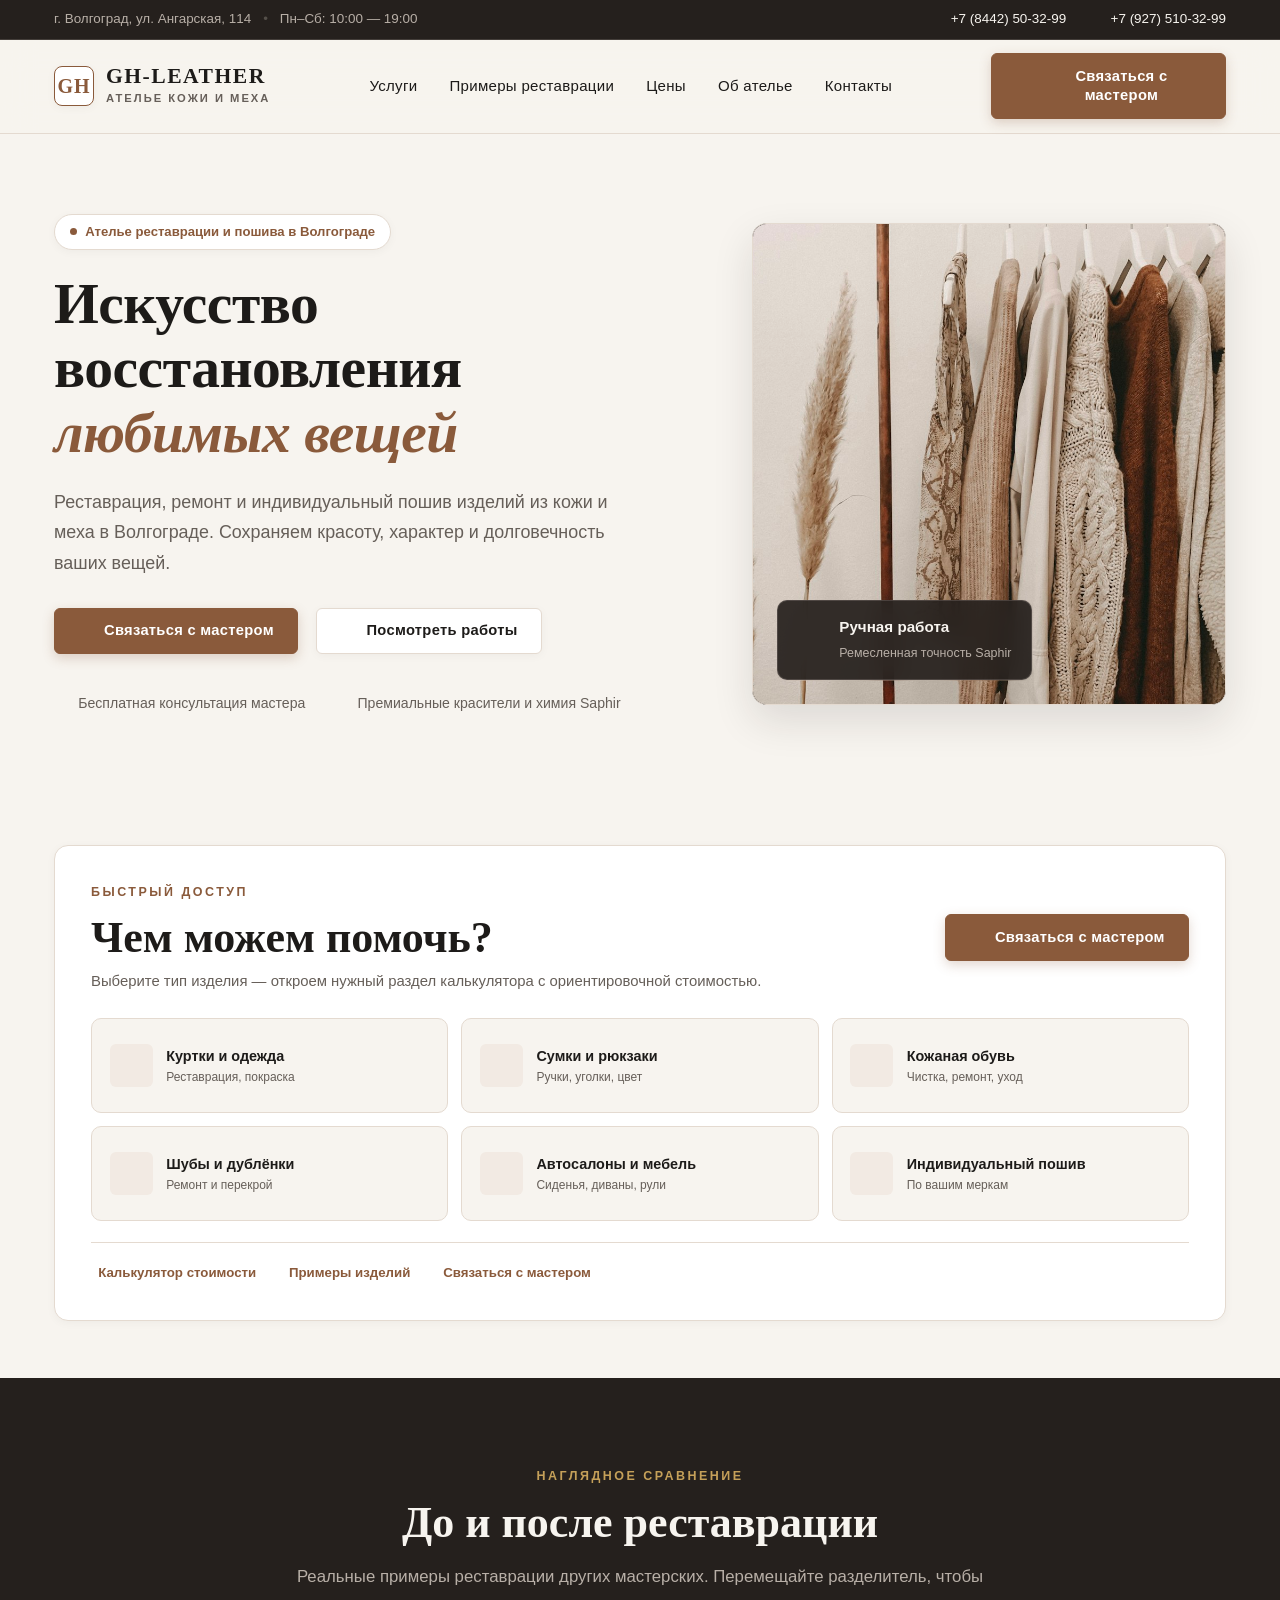
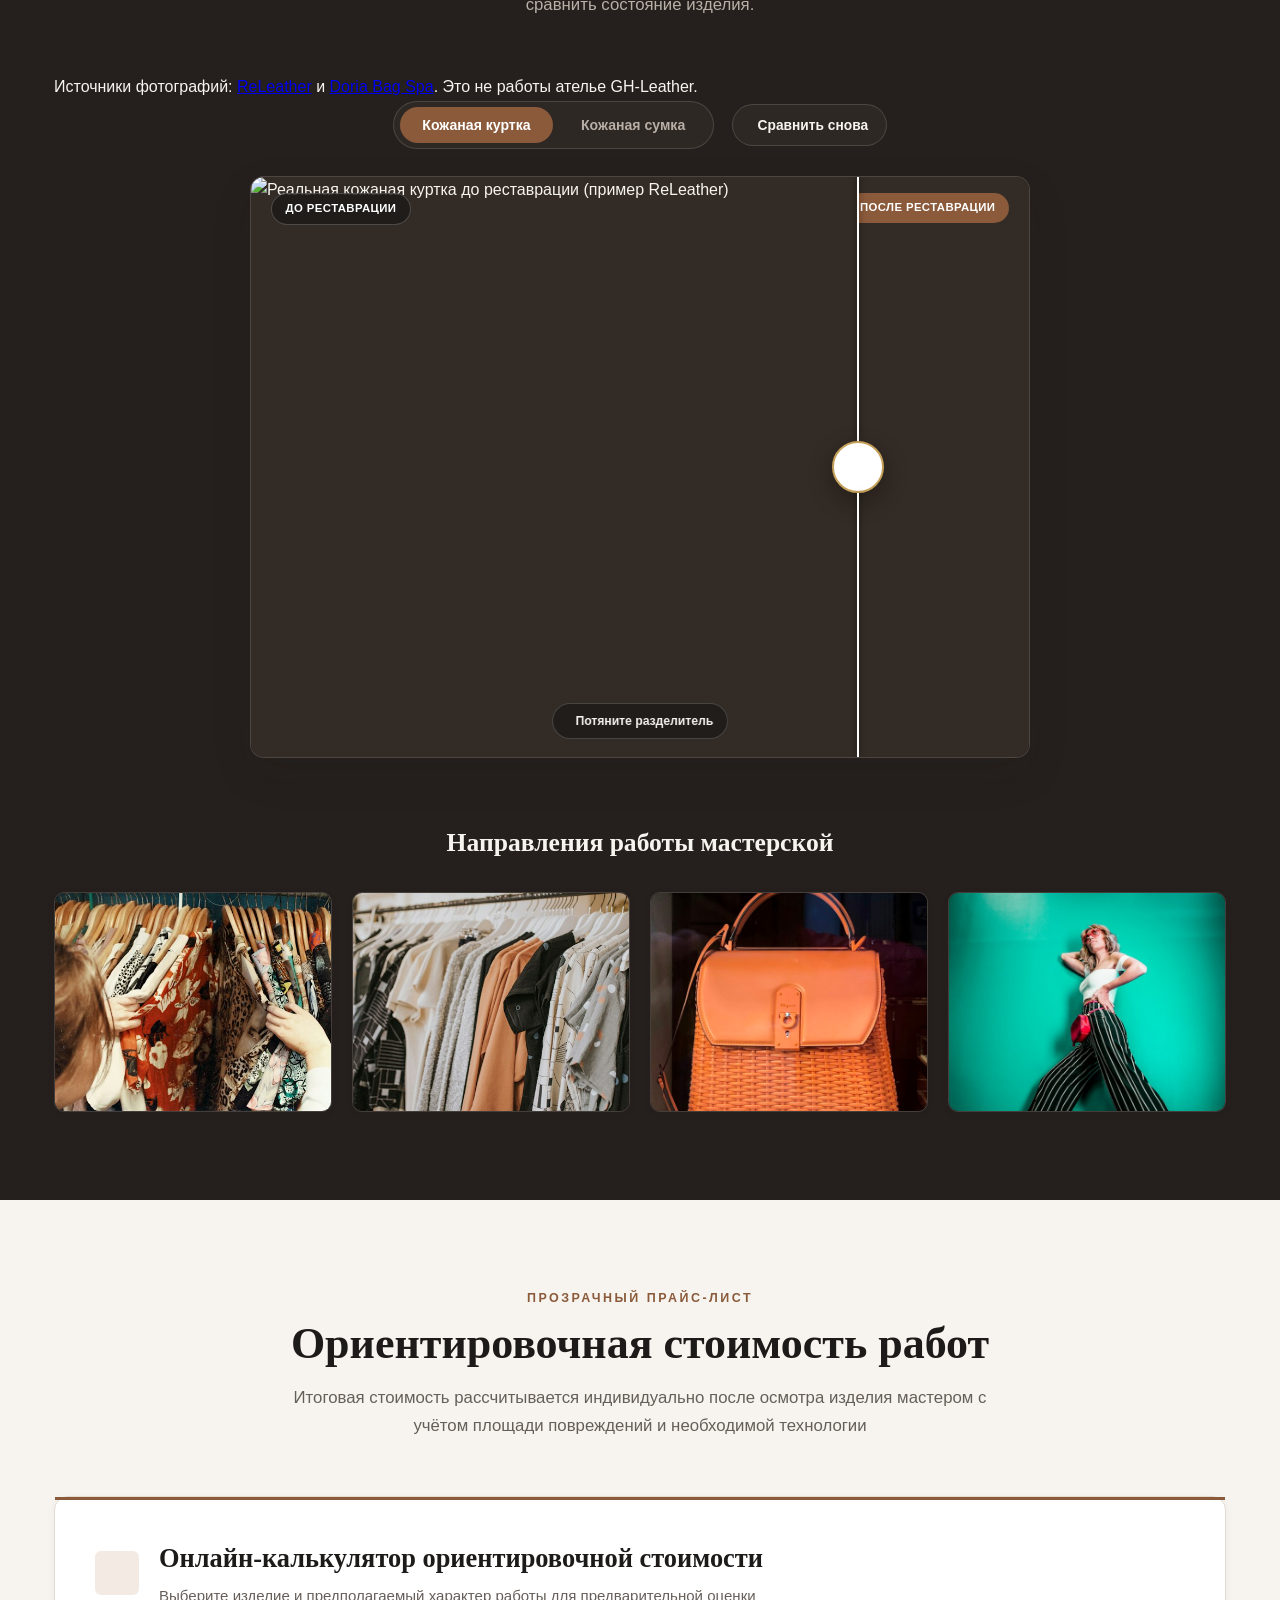
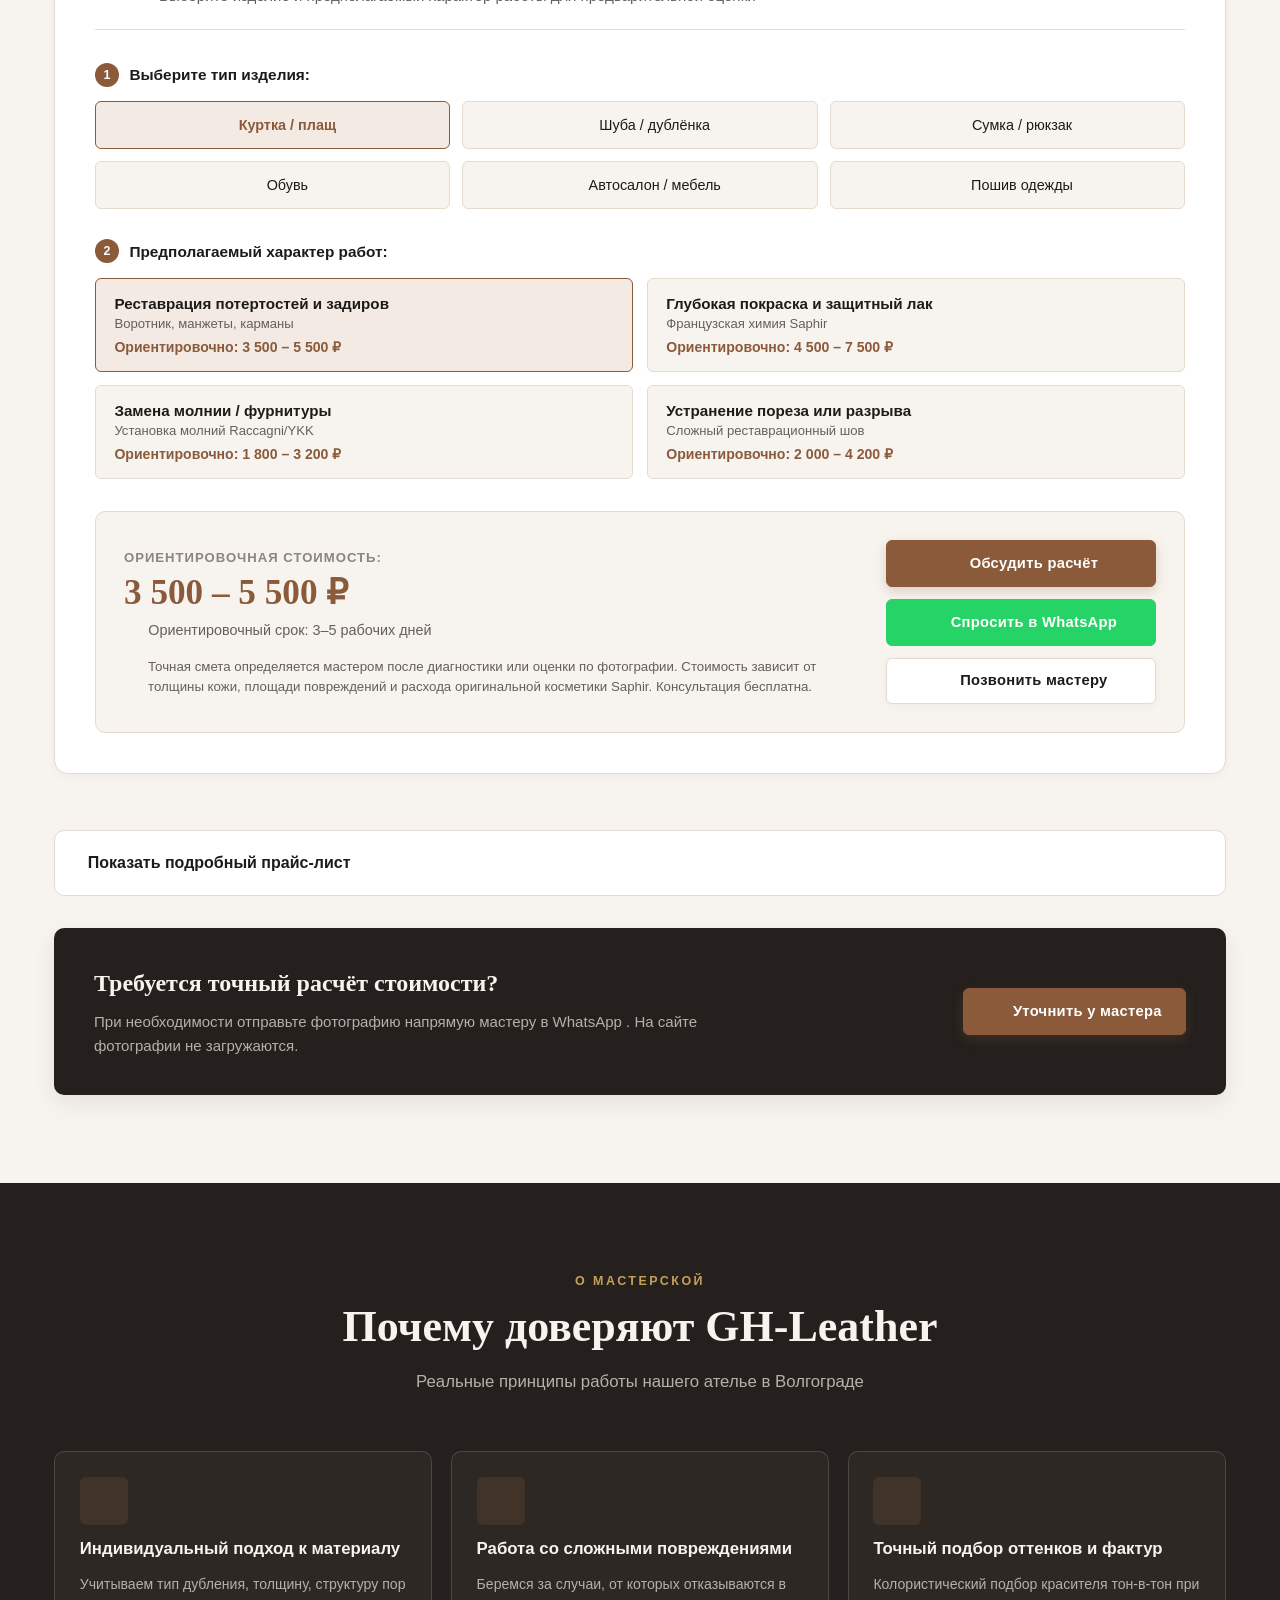
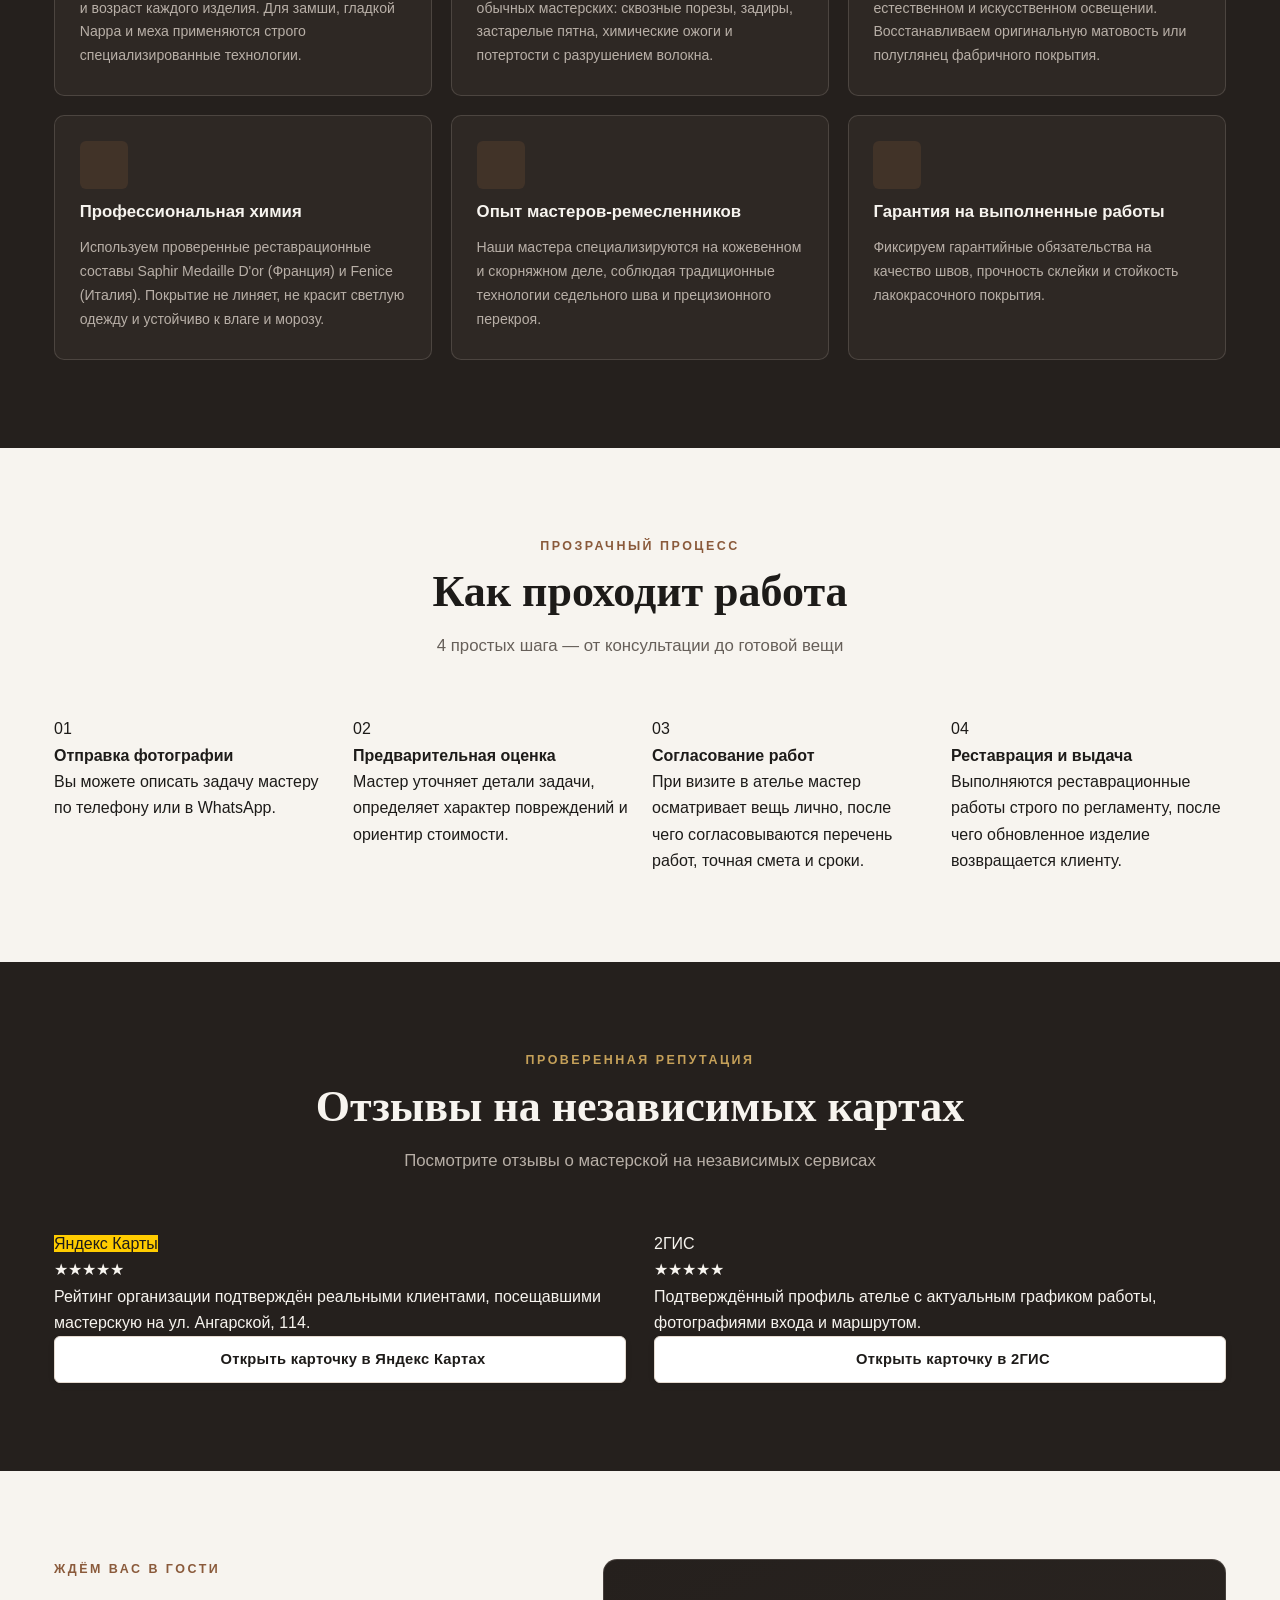
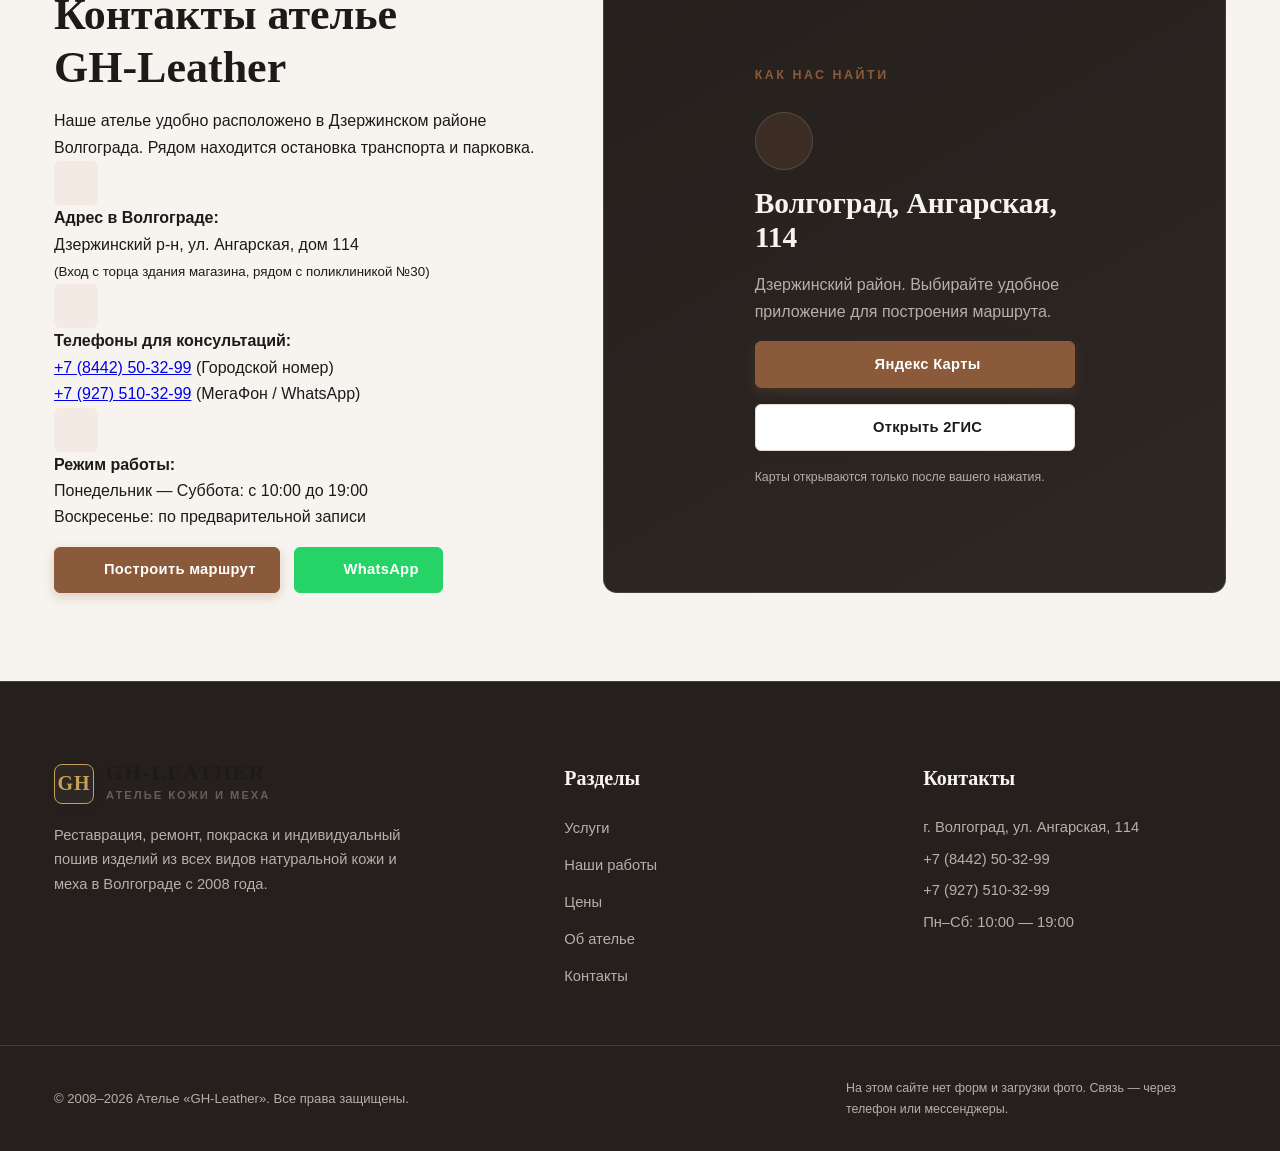
==== commit da239508: "Clean portfolio display and credit real restoration photo sources" ====
--- a/index.html
+++ b/index.html
@@ -253,10 +253,11 @@
                 <div class="section-head text-center" data-aos="fade-up">
                     <span class="section-subtitle">НАГЛЯДНОЕ СРАВНЕНИЕ</span>
                     <h2 class="section-main-title">До и после реставрации</h2>
-                    <p class="section-lead">Одна куртка или сумка — два состояния. Потяните разделитель и оцените разницу. Примеры созданы для демонстрации, а не сняты после реальных заказов.</p>
+                    <p class="section-lead">Реальные примеры реставрации других мастерских. Перемещайте разделитель, чтобы сравнить состояние изделия.</p>
                 </div>
 
                 <!-- Category Switcher for Portfolio -->
+                <p class="portfolio-source-note">Источники фотографий: <a href="https://www.releather.com/leather-restoration-jackets-coats" target="_blank" rel="noopener noreferrer">ReLeather</a> и <a href="https://doriabagspa.com/pages/gallery" target="_blank" rel="noopener noreferrer">Doria Bag Spa</a>. Это не работы ателье GH-Leather.</p>
                 <div class="category-tabs-wrapper" data-aos="fade-up">
                     <div class="category-tabs" id="portfolio-tabs">
                         <button type="button" class="tab-btn active" data-case="jacket" aria-pressed="true" onclick="switchPortfolioCase('jacket', this)">Кожаная куртка</button>
@@ -272,14 +273,14 @@
                     <div class="before-after-container" id="ba-slider" style="--ba-preview-image: url('images/studio_jacket_after.jpg')">
                         <!-- Before Layer (Base) -->
                         <div class="ba-layer ba-before">
-                            <img src="images/studio_jacket_before.jpg" alt="Потёртая куртка до визуальной реставрации, тот же ракурс" id="ba-img-before" class="ba-image" decoding="async">
-                            <div class="visual-badge badge-before">ДО · ВИЗУАЛИЗАЦИЯ</div>
+                            <img src="images/studio_jacket_before.jpg" alt="Реальная кожаная куртка до реставрации (пример ReLeather)" id="ba-img-before" class="ba-image" decoding="async">
+                            <div class="visual-badge badge-before">ДО РЕСТАВРАЦИИ</div>
                         </div>
 
                         <!-- After Layer (Clipped over before) -->
                         <div class="ba-layer ba-after" id="ba-after-layer">
-                            <img src="images/studio_jacket_after.jpg" alt="Та же кожаная куртка без потертостей" id="ba-img-after" class="ba-image" decoding="async">
-                            <div class="visual-badge badge-after">ПОСЛЕ · ОБРАЗЕЦ</div>
+                            <img src="images/studio_jacket_after.jpg" alt="Кожаная куртка после реставрации (пример ReLeather)" id="ba-img-after" class="ba-image" decoding="async">
+                            <div class="visual-badge badge-after">ПОСЛЕ РЕСТАВРАЦИИ</div>
                         </div>
 
                         <!-- Handle with divider line -->
@@ -293,36 +294,9 @@
                         <div class="ba-swipe-hint" id="ba-swipe-hint" aria-hidden="true"><i data-lucide="move-horizontal"></i> Потяните разделитель</div>
                     </div>
 
-                    <!-- Comparison Case Study Details (Placed cleanly under the slider) -->
-                    <div class="ba-case-details-grid">
-                        <div class="ba-detail-card before-card">
-                            <div class="detail-badge-row">
-                                <span class="detail-dot dot-before"></span>
-                                <strong>Состояние «до»:</strong>
-                            </div>
-                            <p id="case-before-desc">Потёртости на рукавах и плечах, тусклая кожа и следы длительной носки.</p>
-                        </div>
-                        <div class="ba-detail-card after-card">
-                            <div class="detail-badge-row">
-                                <span class="detail-dot dot-after"></span>
-                                <strong>Возможный результат:</strong>
-                            </div>
-                            <p id="case-after-desc">Та же куртка: ровный цвет, гладкая поверхность и аккуратные детали.</p>
-                        </div>
-                    </div>
-
-                    <div class="slider-caption-card">
-                        <div class="caption-item">
-                            <h4 id="case-title">Пример: Кожаная куртка</h4>
-                            <p id="case-full-desc">Наглядный пример возможного эффекта. Для реального результата необходим осмотр изделия.</p>
-                        </div>
-                        <div class="caption-action">
-                            <a href="#contacts" class="btn btn-primary-gold">
-                                <i data-lucide="sparkles"></i> Хочу восстановить своё изделие
-                            </a>
-                        </div>
-                    </div>
-                </div>
+                </div>
+
+                <!-- Gallery Architecture                </div>
 
                 <!-- Gallery Architecture (Real atelier photo gallery structure) -->
                 <div class="atelier-gallery-block" data-aos="fade-up">
--- a/styles.css
+++ b/styles.css
@@ -2687,3 +2687,10 @@
     #portfolio .ba-handle .handle-circle {height:40px;width:40px;}
 }
 
+
+/* Do not introduce an extra scroll container that disables sticky navigation. */
+html { overflow-x: clip; }
+body { overflow-x: clip; }
+.navbar { position: sticky; top: 0; z-index: 1000; }
+.mobile-toggle { flex-shrink: 0; }
+@media (max-width: 640px) { .navbar { padding: .64rem 0; } .nav-container .brand-logo { min-width:0; } }
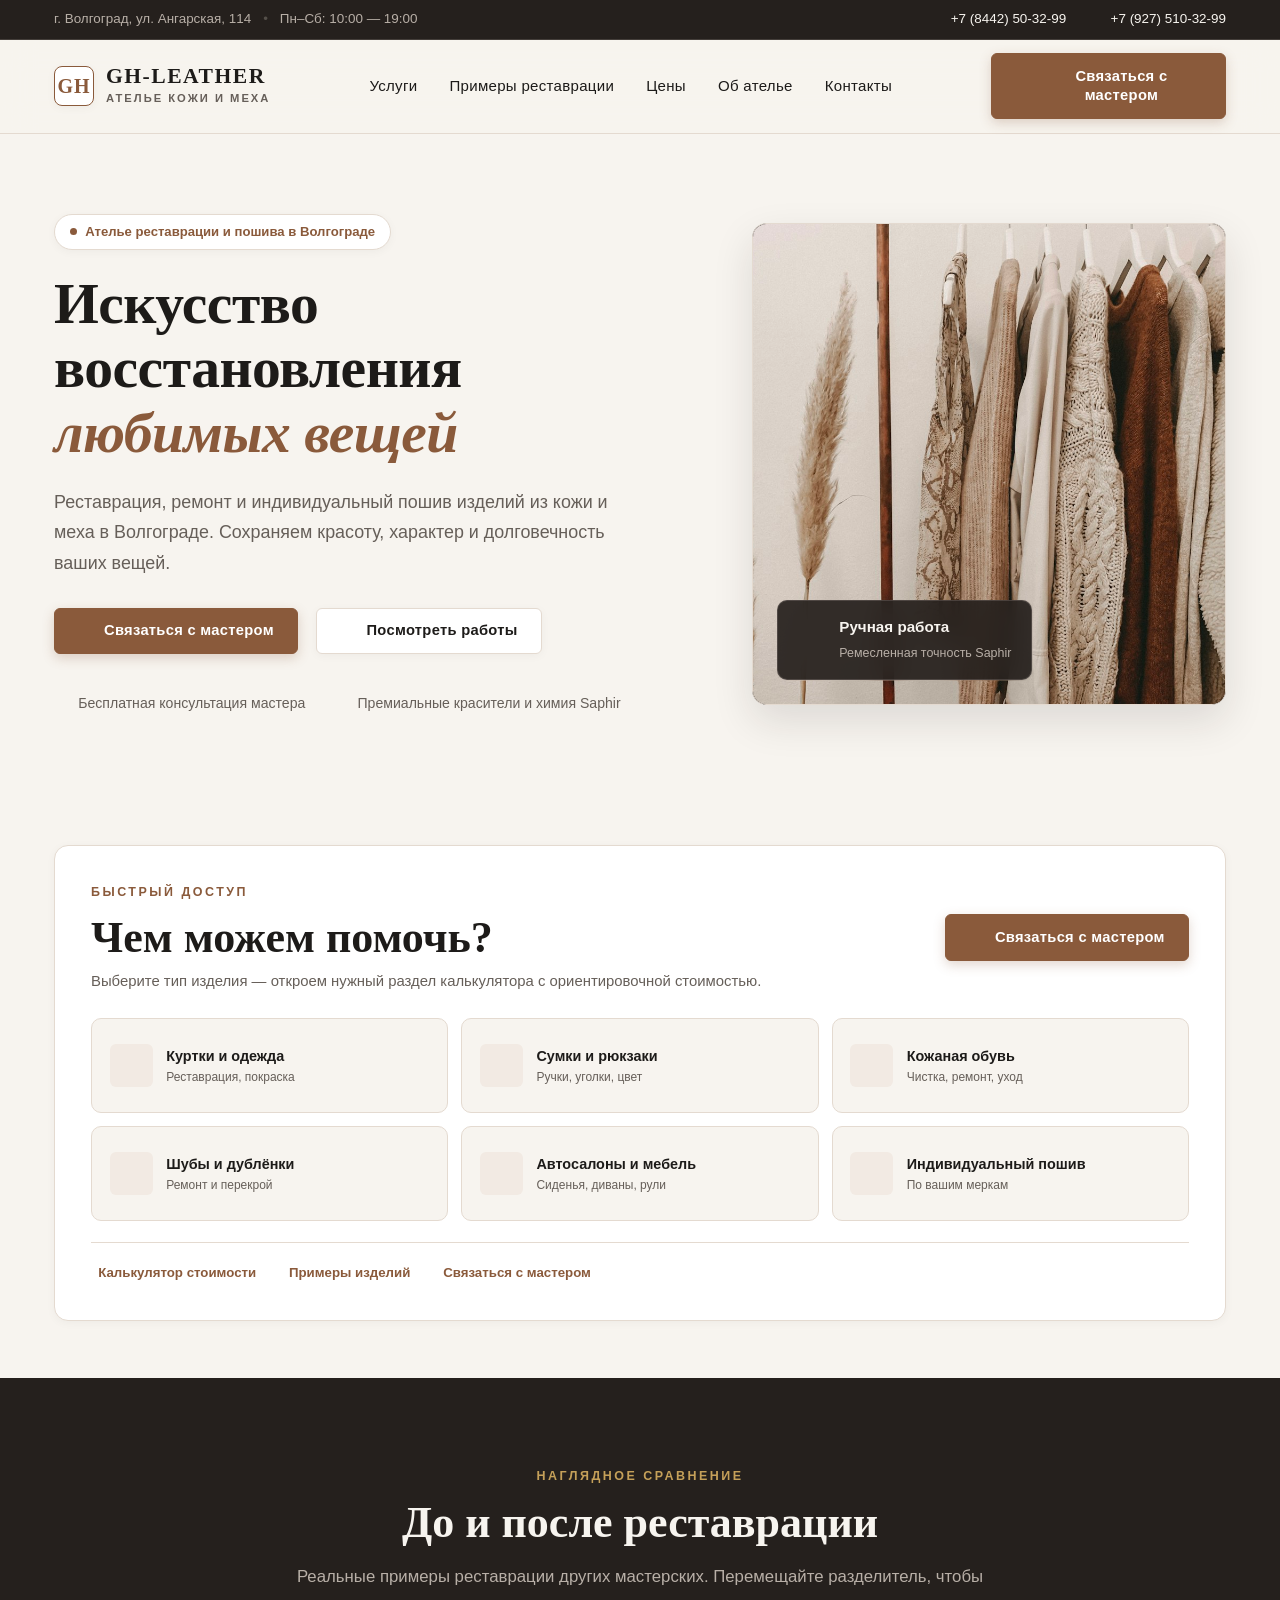
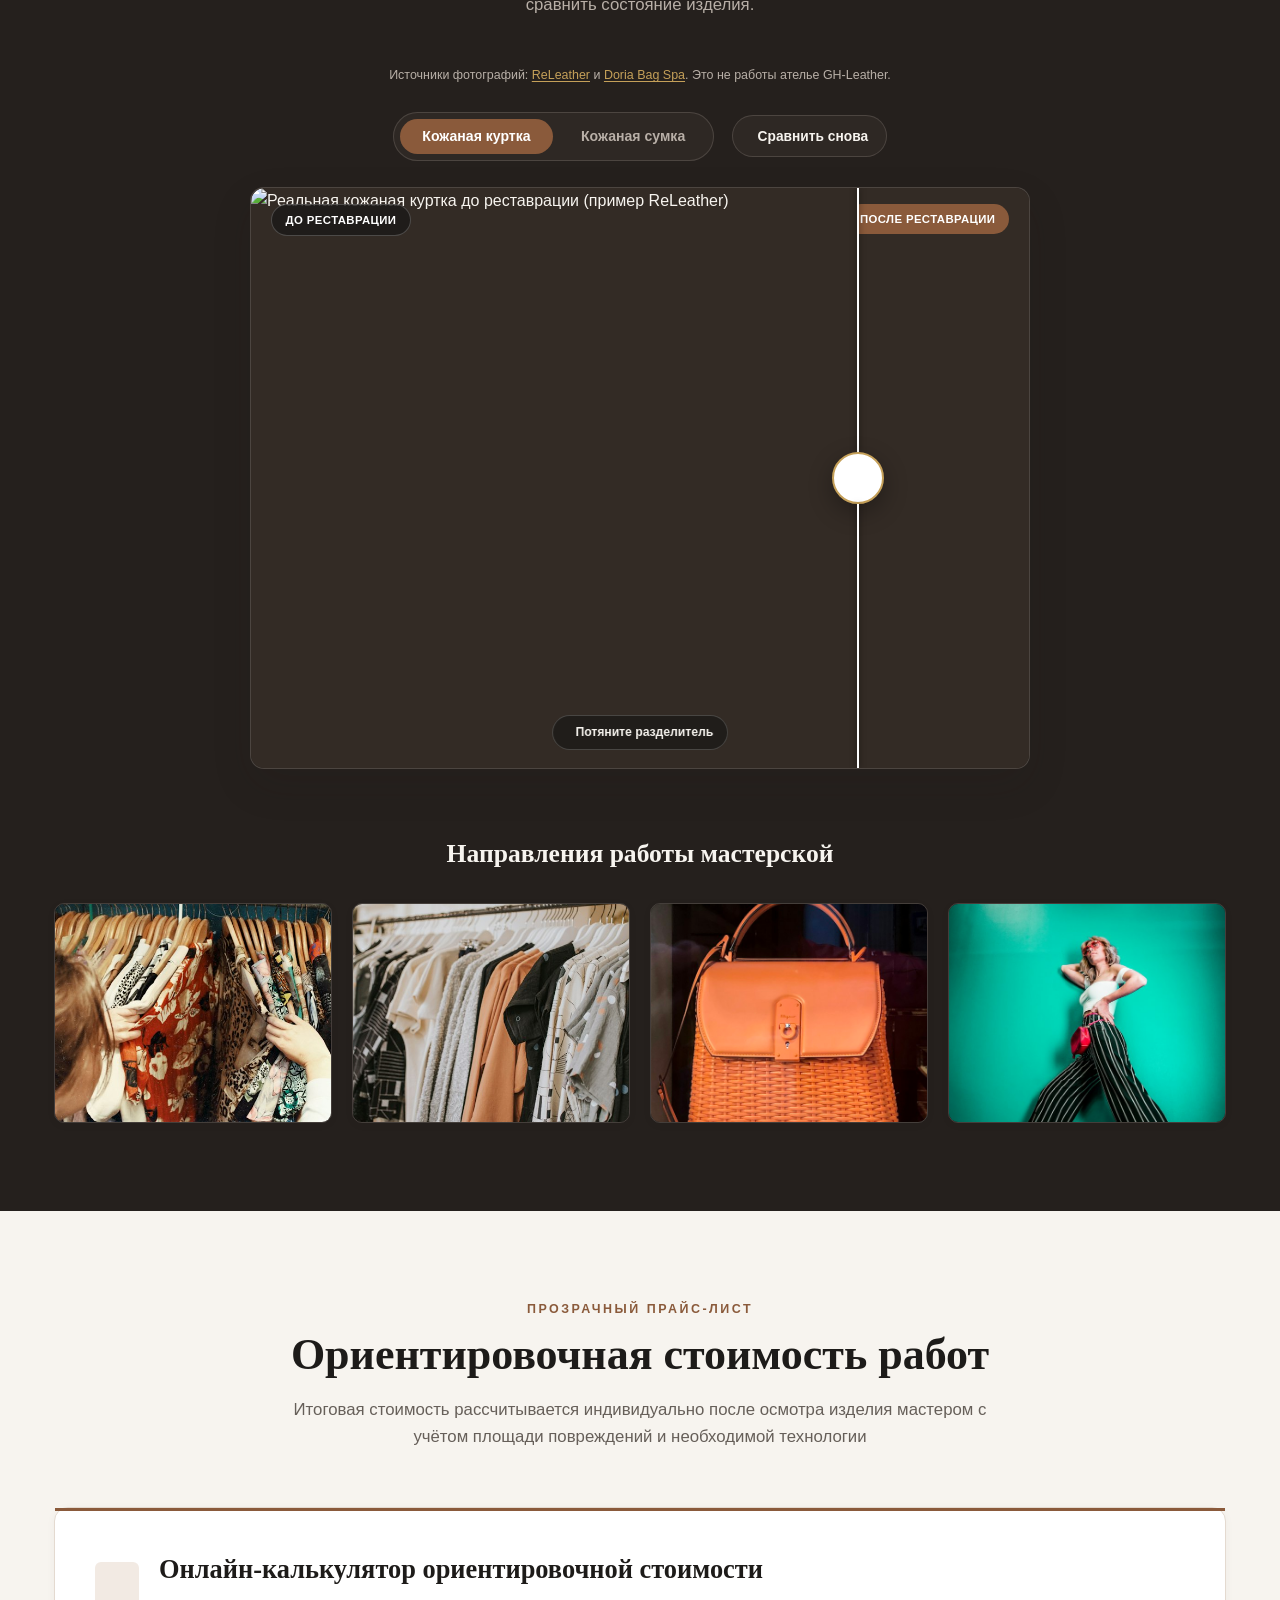
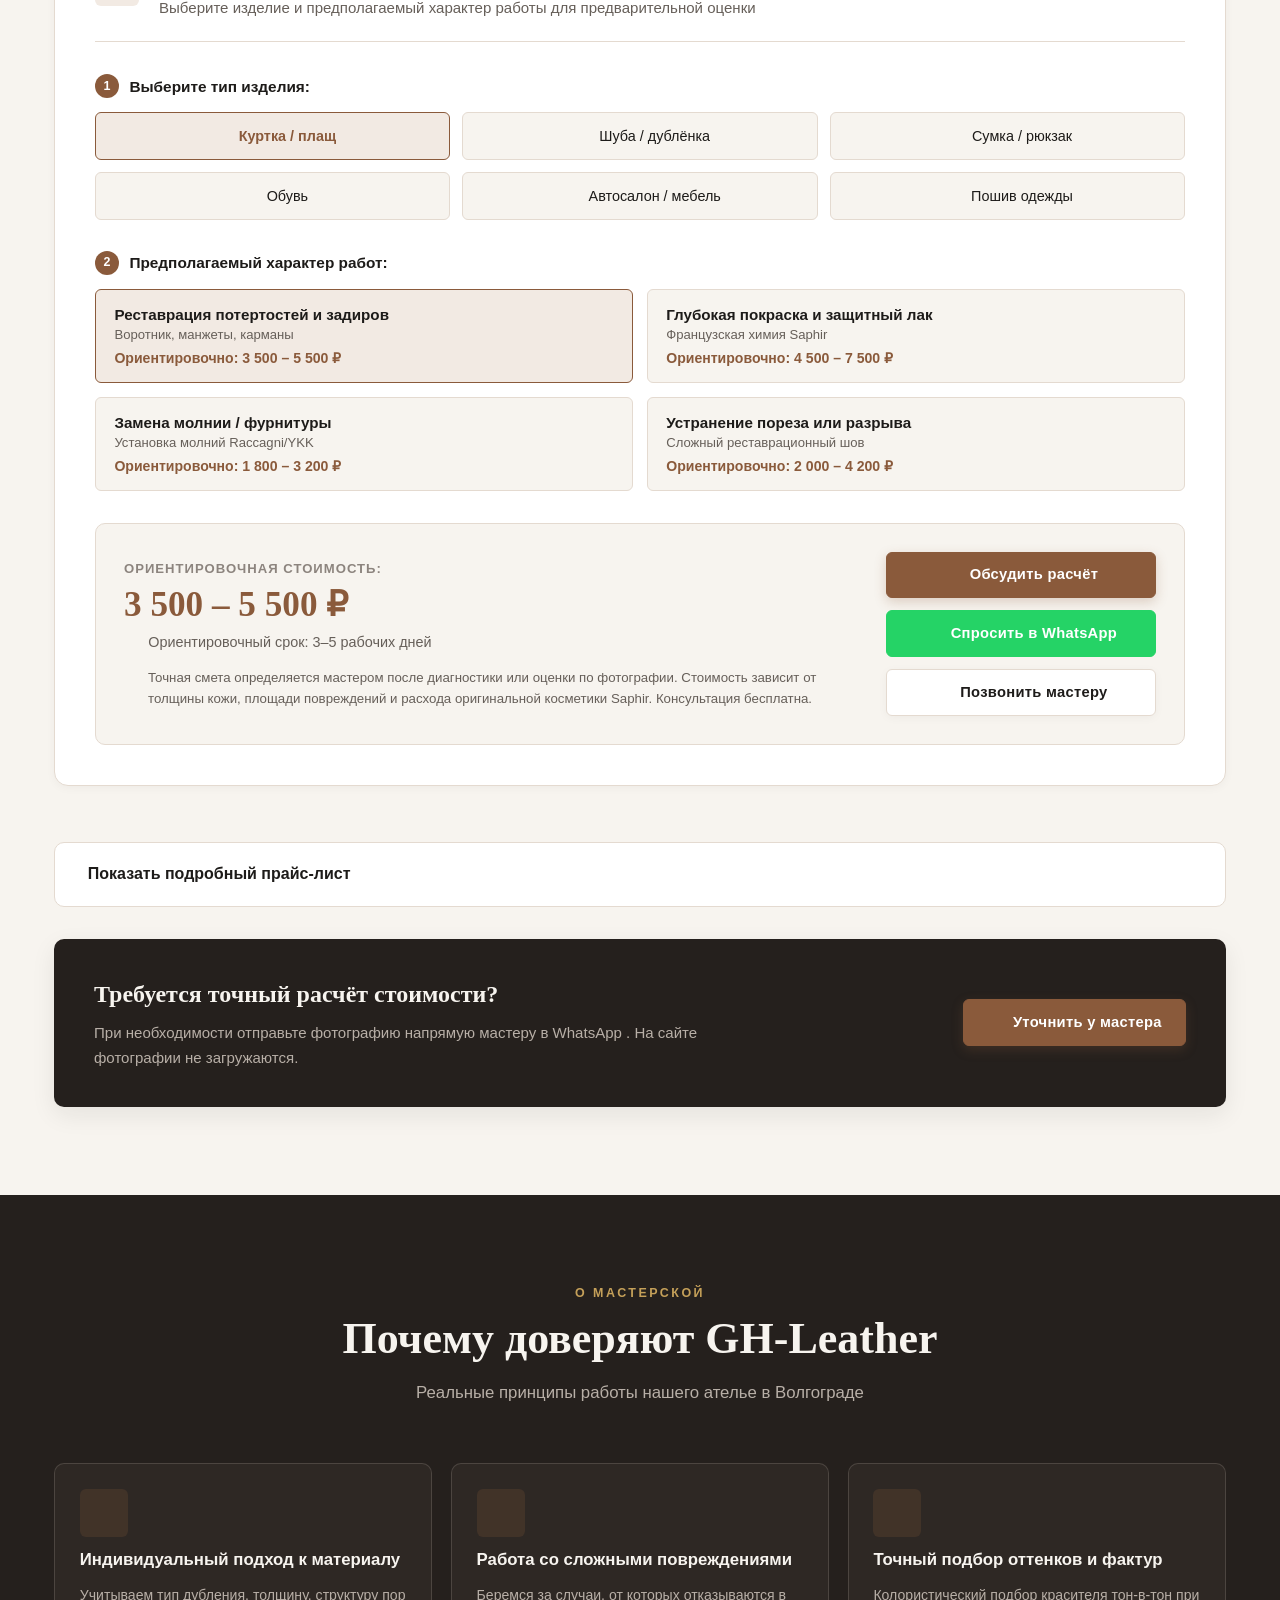
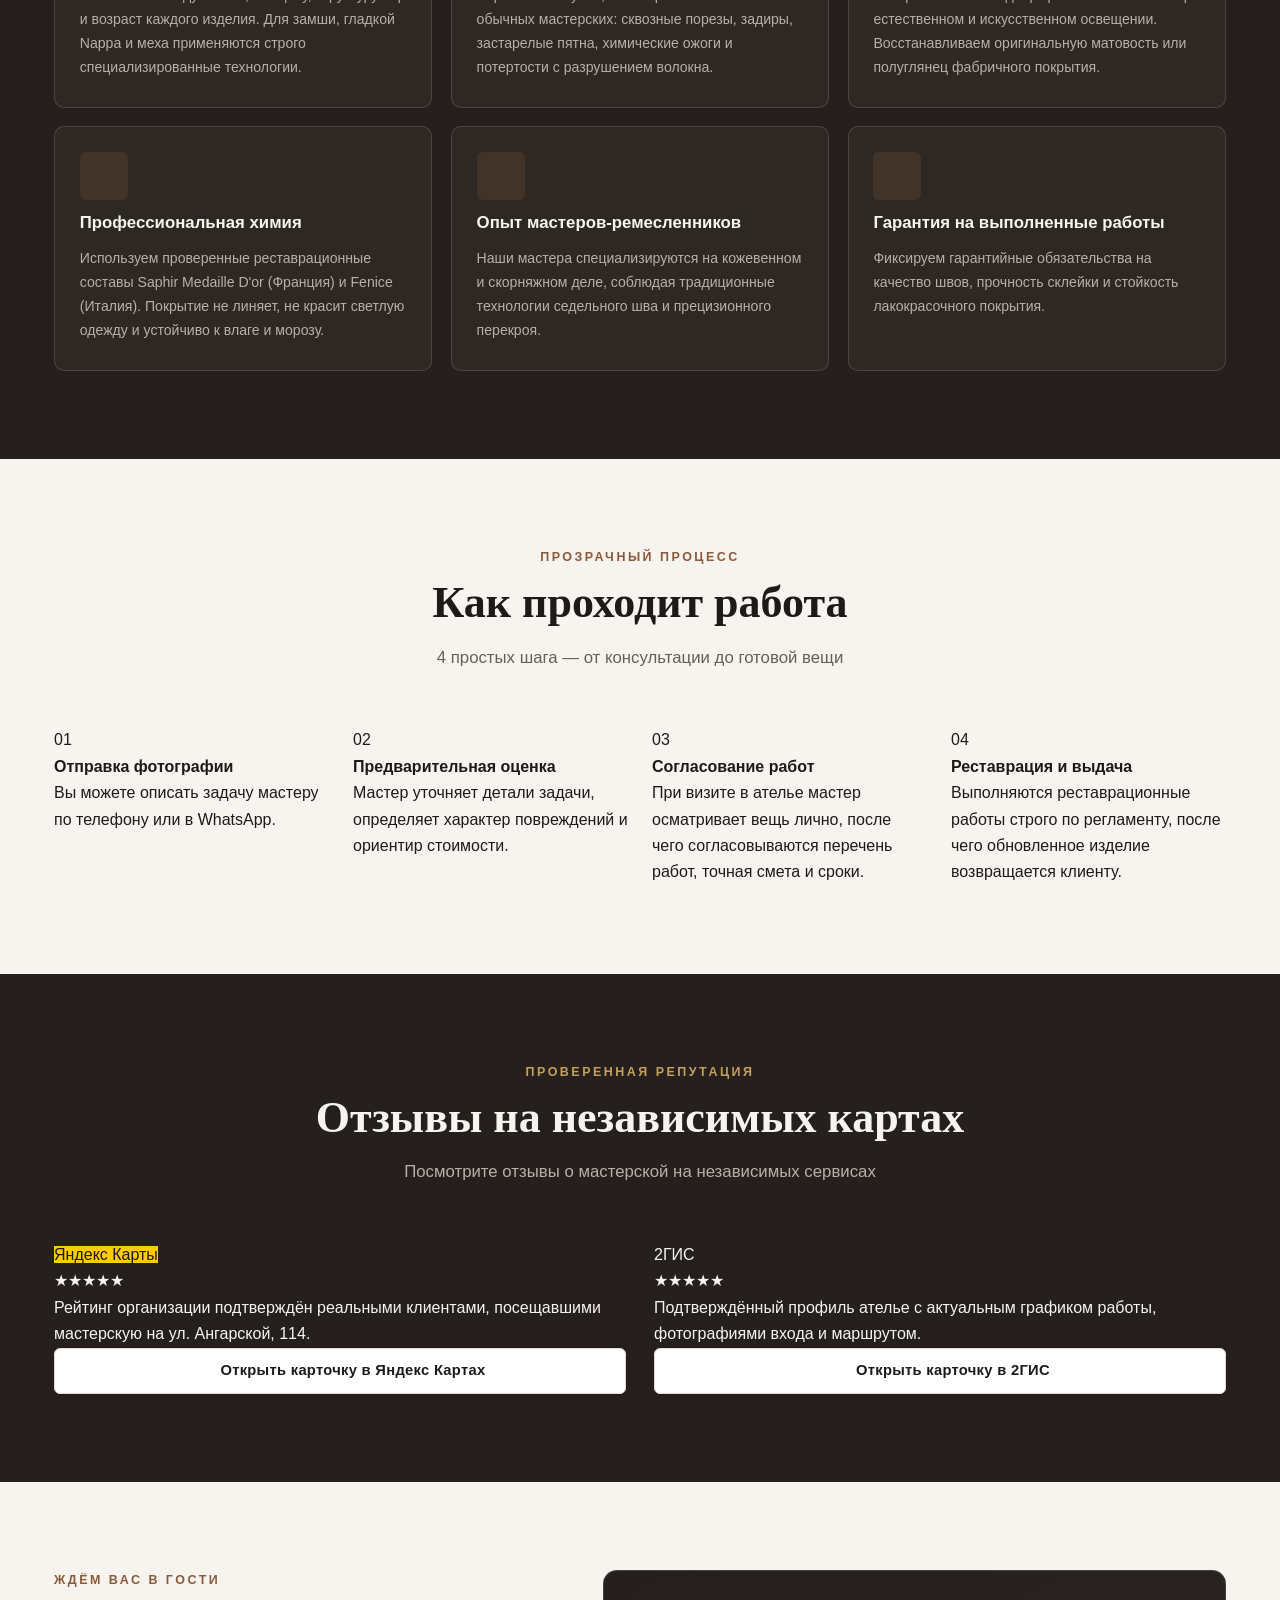
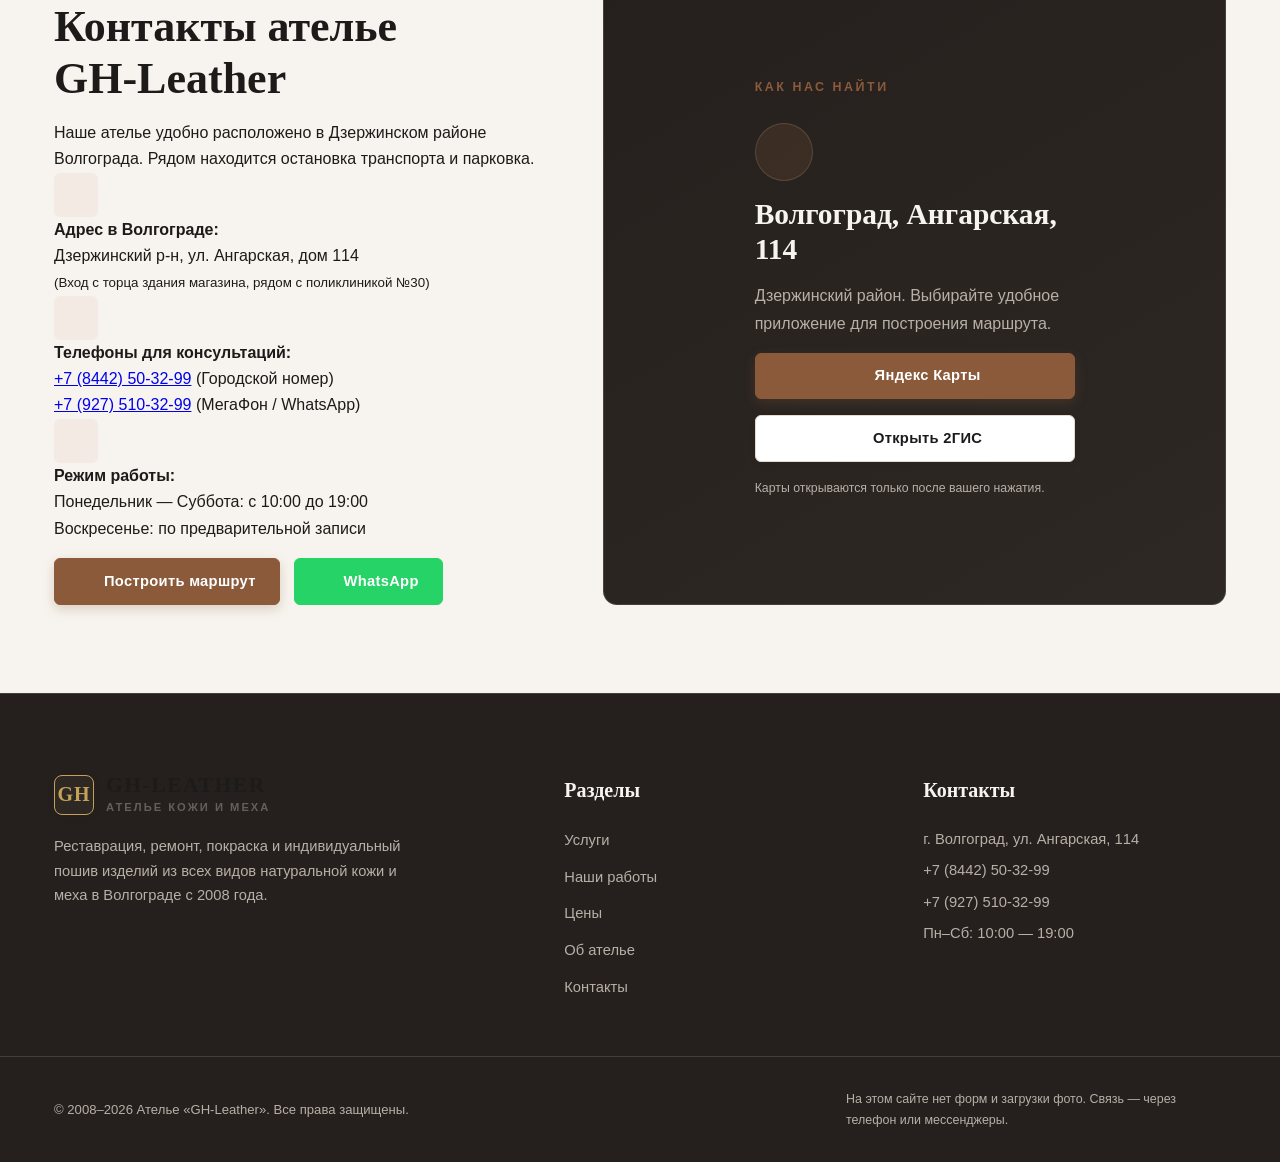
==== commit c4a3f7ea: "Fix slider markup after removing caption sections" ====
--- a/index.html
+++ b/index.html
@@ -296,9 +296,7 @@
 
                 </div>
 
-                <!-- Gallery Architecture                </div>
-
-                <!-- Gallery Architecture (Real atelier photo gallery structure) -->
+                <!-- Gallery Architecture (existing image gallery) -->
                 <div class="atelier-gallery-block" data-aos="fade-up">
                     <h3 class="gallery-block-title">Направления работы мастерской</h3>
                     <div class="gallery-grid">
--- a/styles.css
+++ b/styles.css
@@ -2694,3 +2694,14 @@
 .navbar { position: sticky; top: 0; z-index: 1000; }
 .mobile-toggle { flex-shrink: 0; }
 @media (max-width: 640px) { .navbar { padding: .64rem 0; } .nav-container .brand-logo { min-width:0; } }
+/* Portfolio: no descriptive cards below interactive comparison. */
+#portfolio .portfolio-source-note {
+  max-width: 780px; margin: -.5rem auto 1.65rem;
+  color: var(--dark-text-muted); font-size: .78rem; line-height:1.55; text-align:center;
+}
+#portfolio .portfolio-source-note a { color: var(--accent-gold-soft); text-decoration:underline; text-underline-offset:2px; }
+#portfolio .slider-showcase-wrapper { overflow: hidden; border-radius: var(--radius-lg); }
+#portfolio .before-after-container { border-radius: var(--radius-lg); }
+#portfolio .ba-case-details-grid,
+#portfolio .slider-caption-card { display: none !important; }
+@media(max-width:640px) { #portfolio .portfolio-source-note {padding:0 .65rem; font-size:.72rem;} }
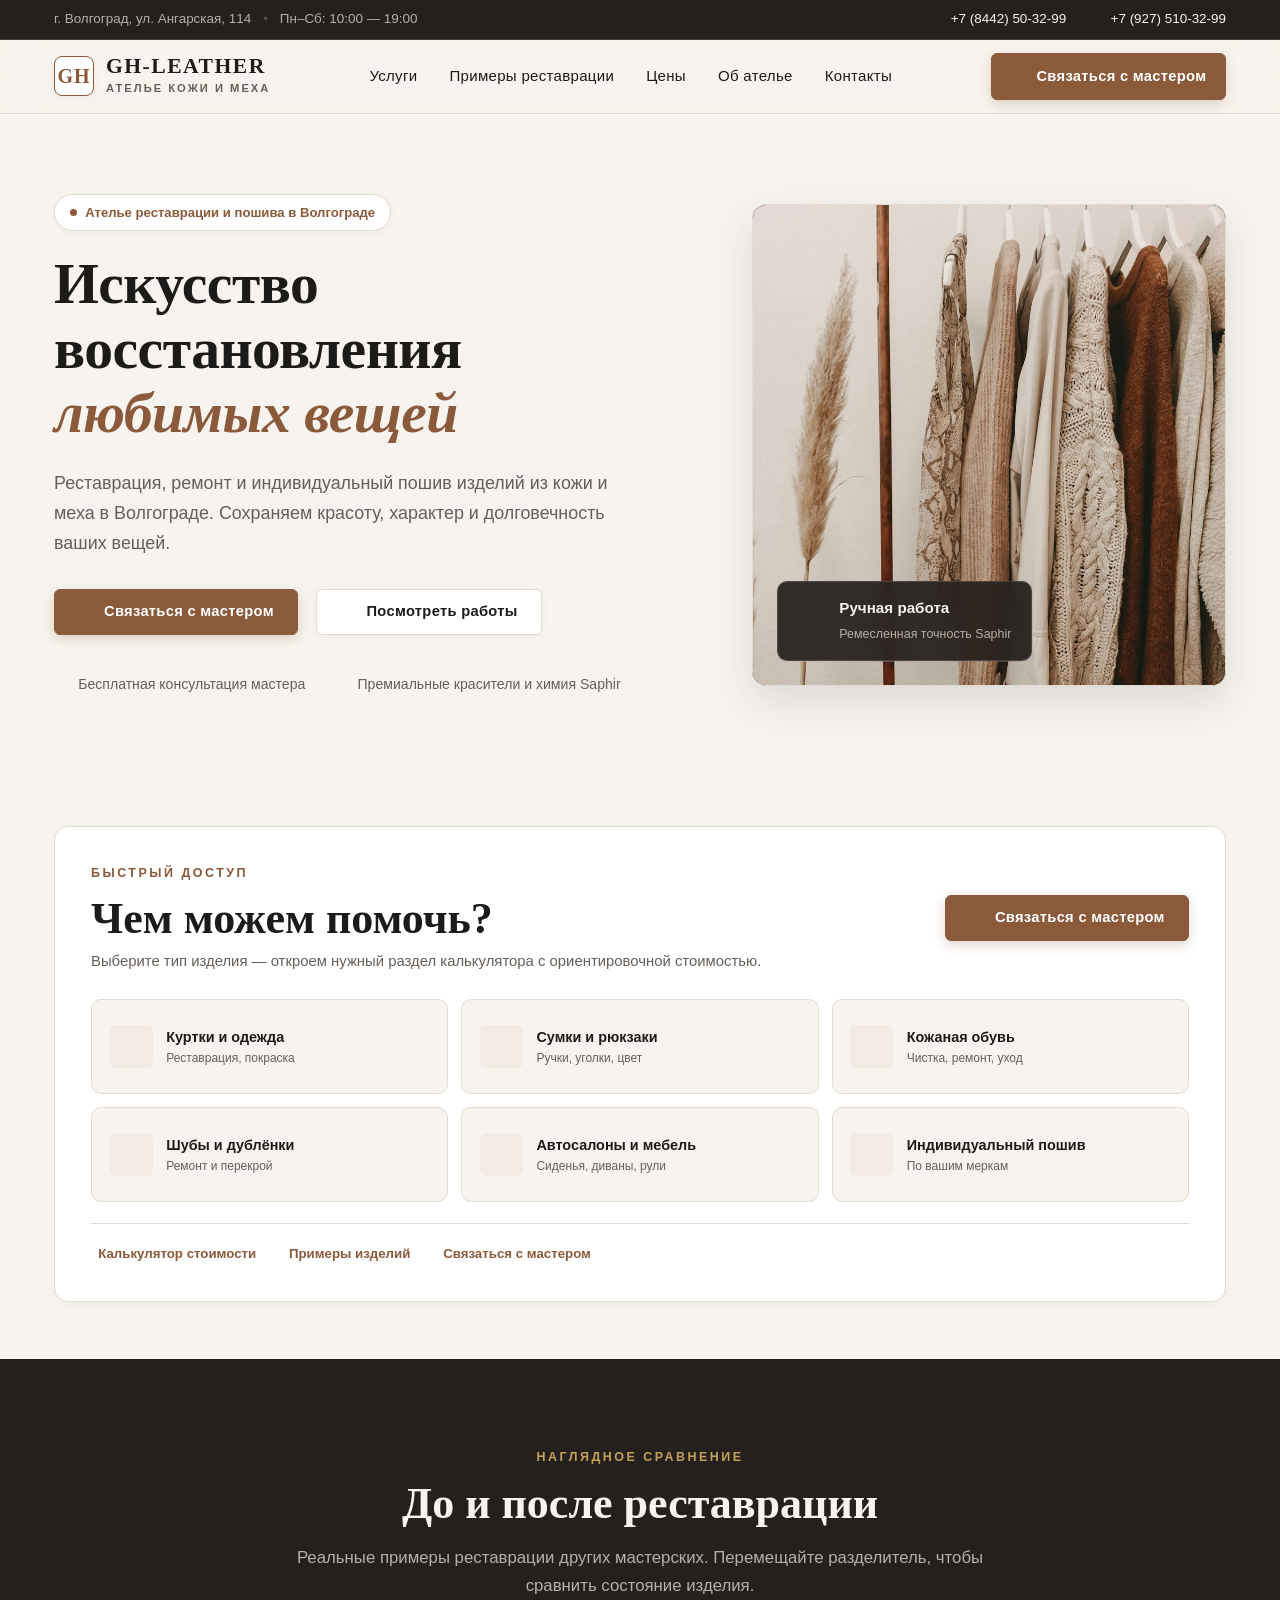
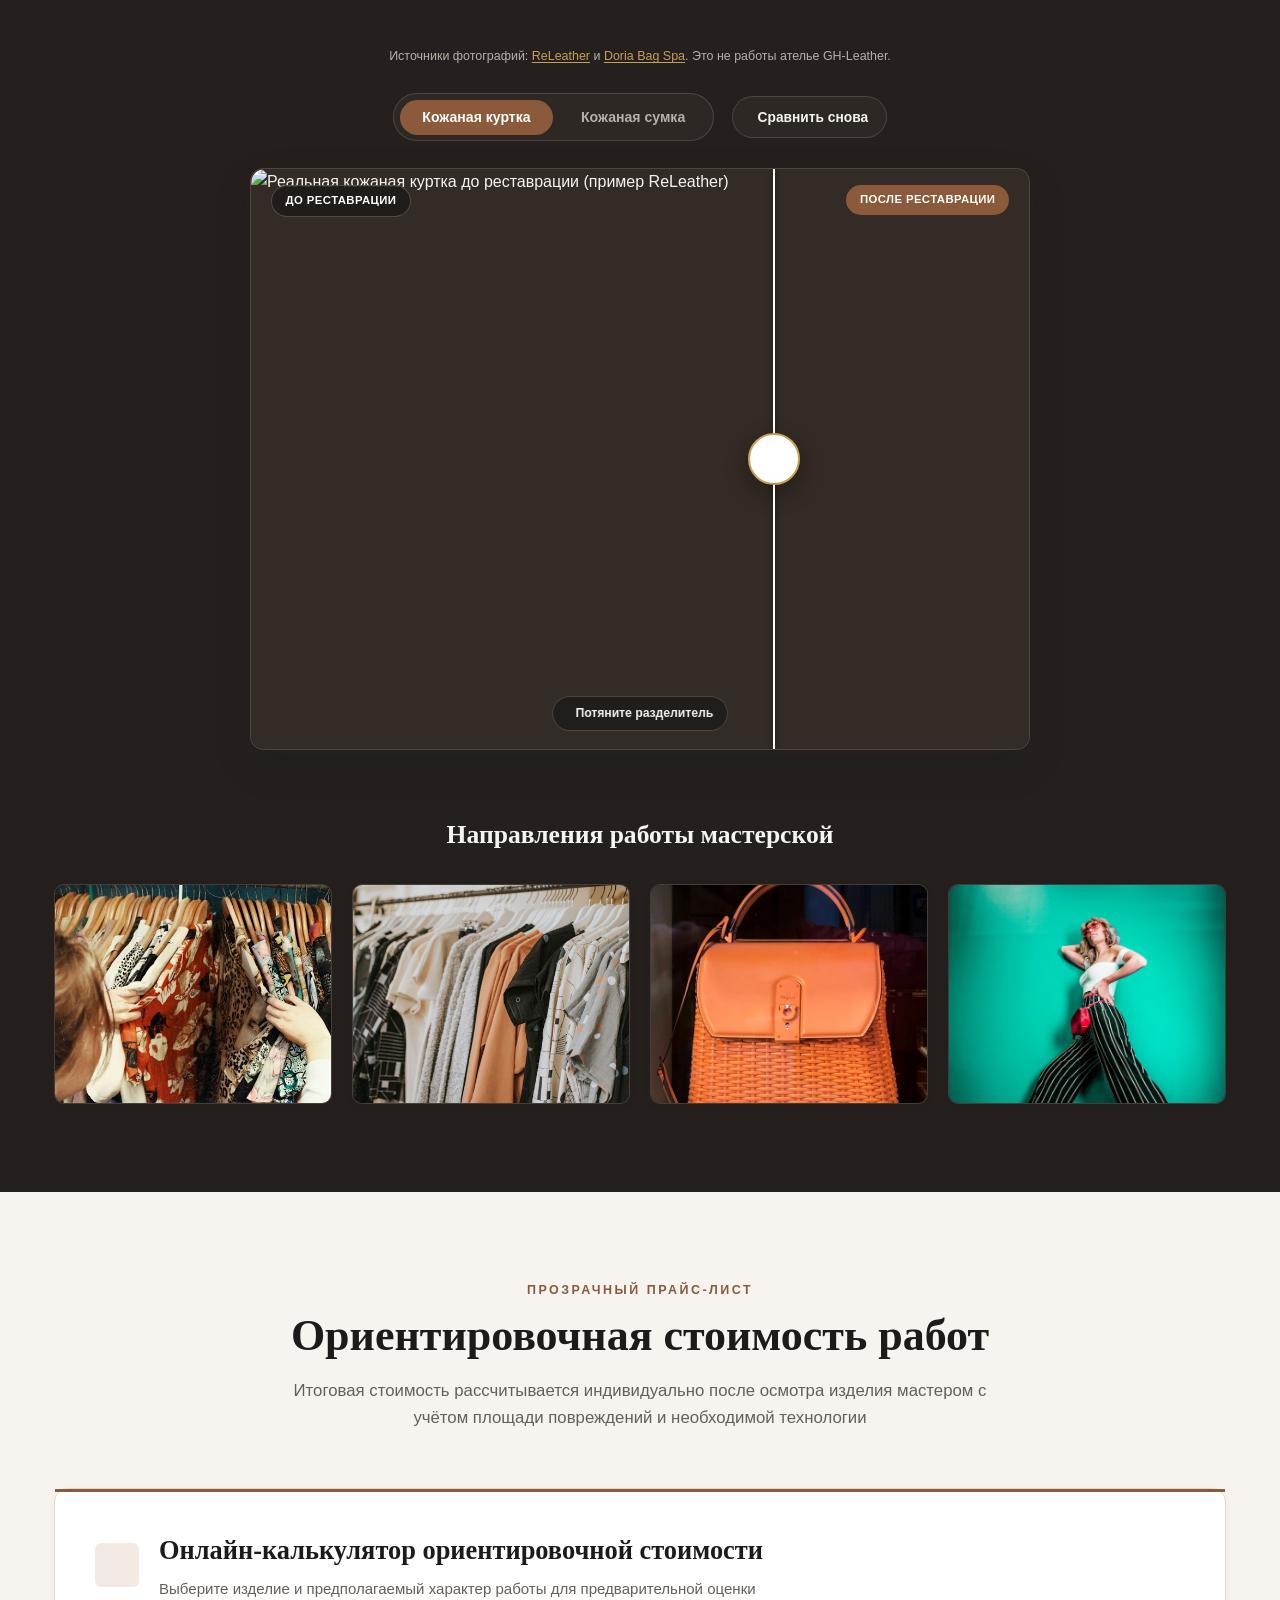
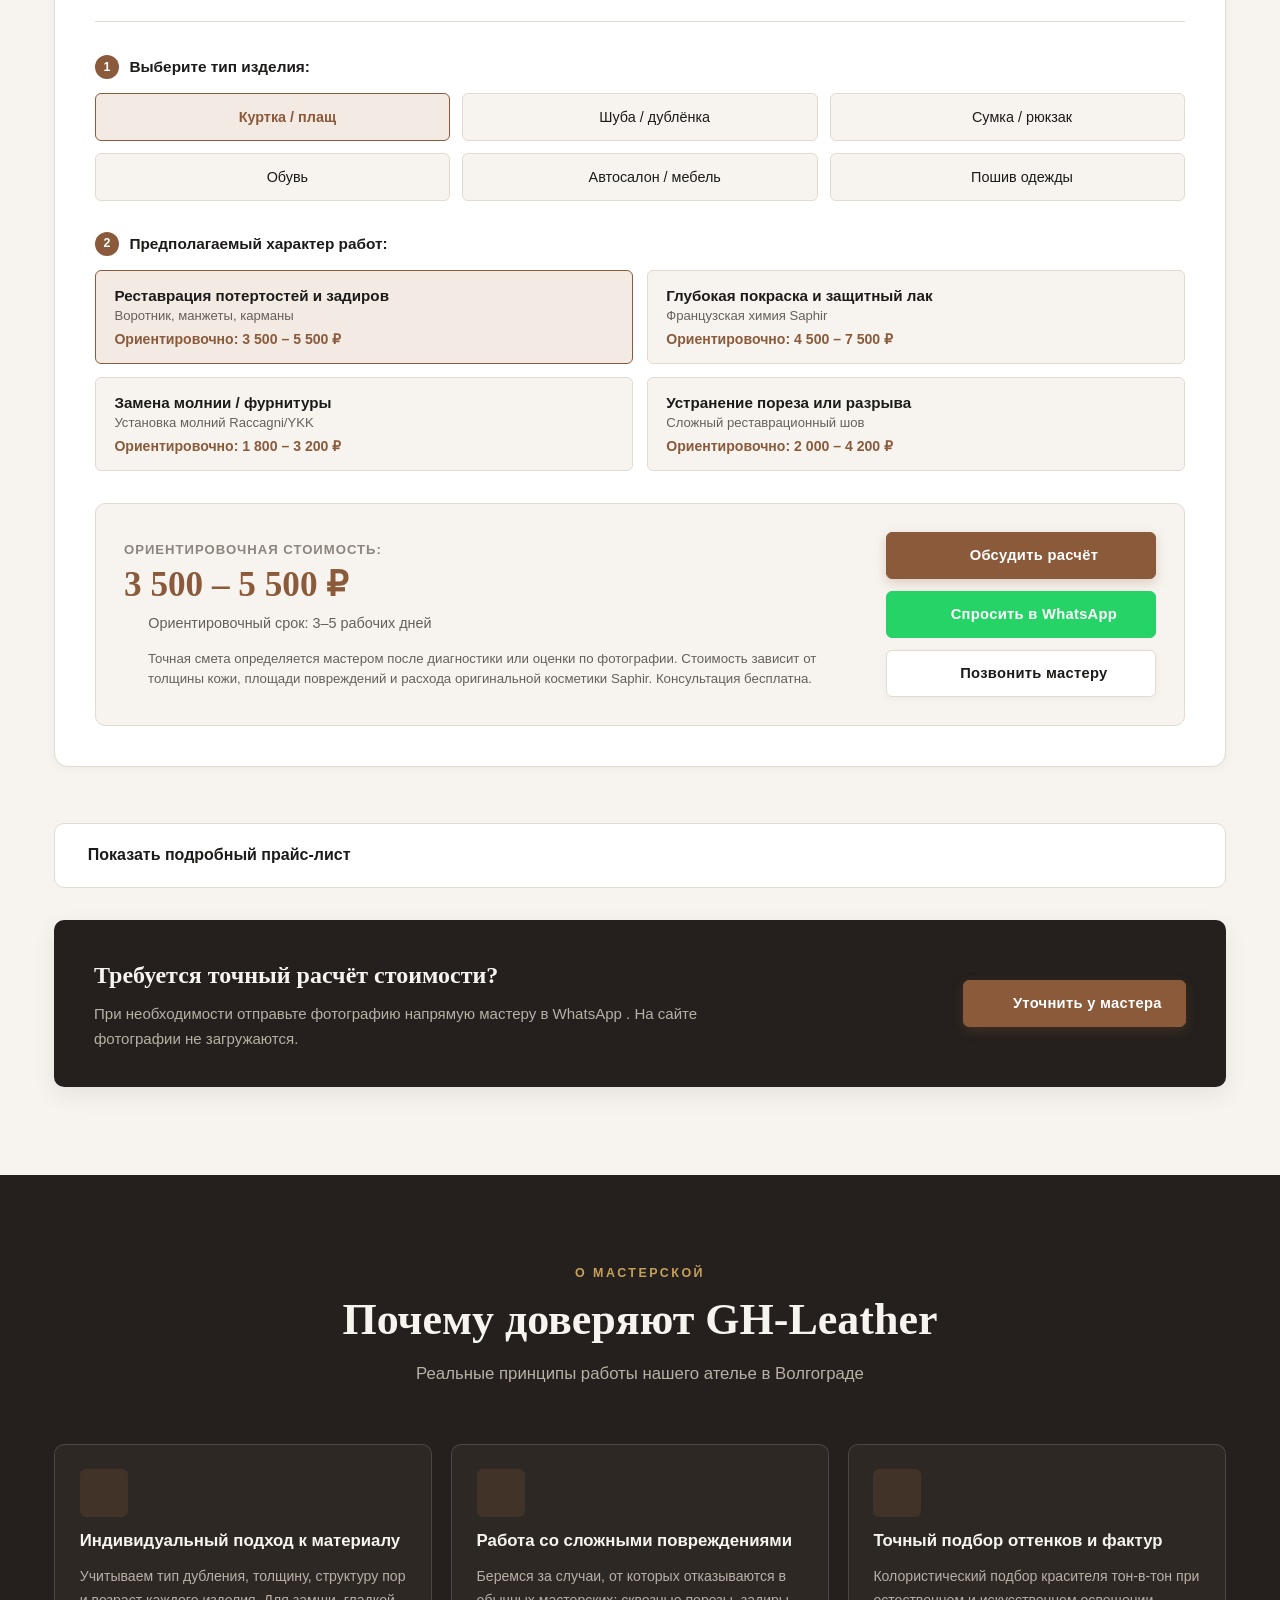
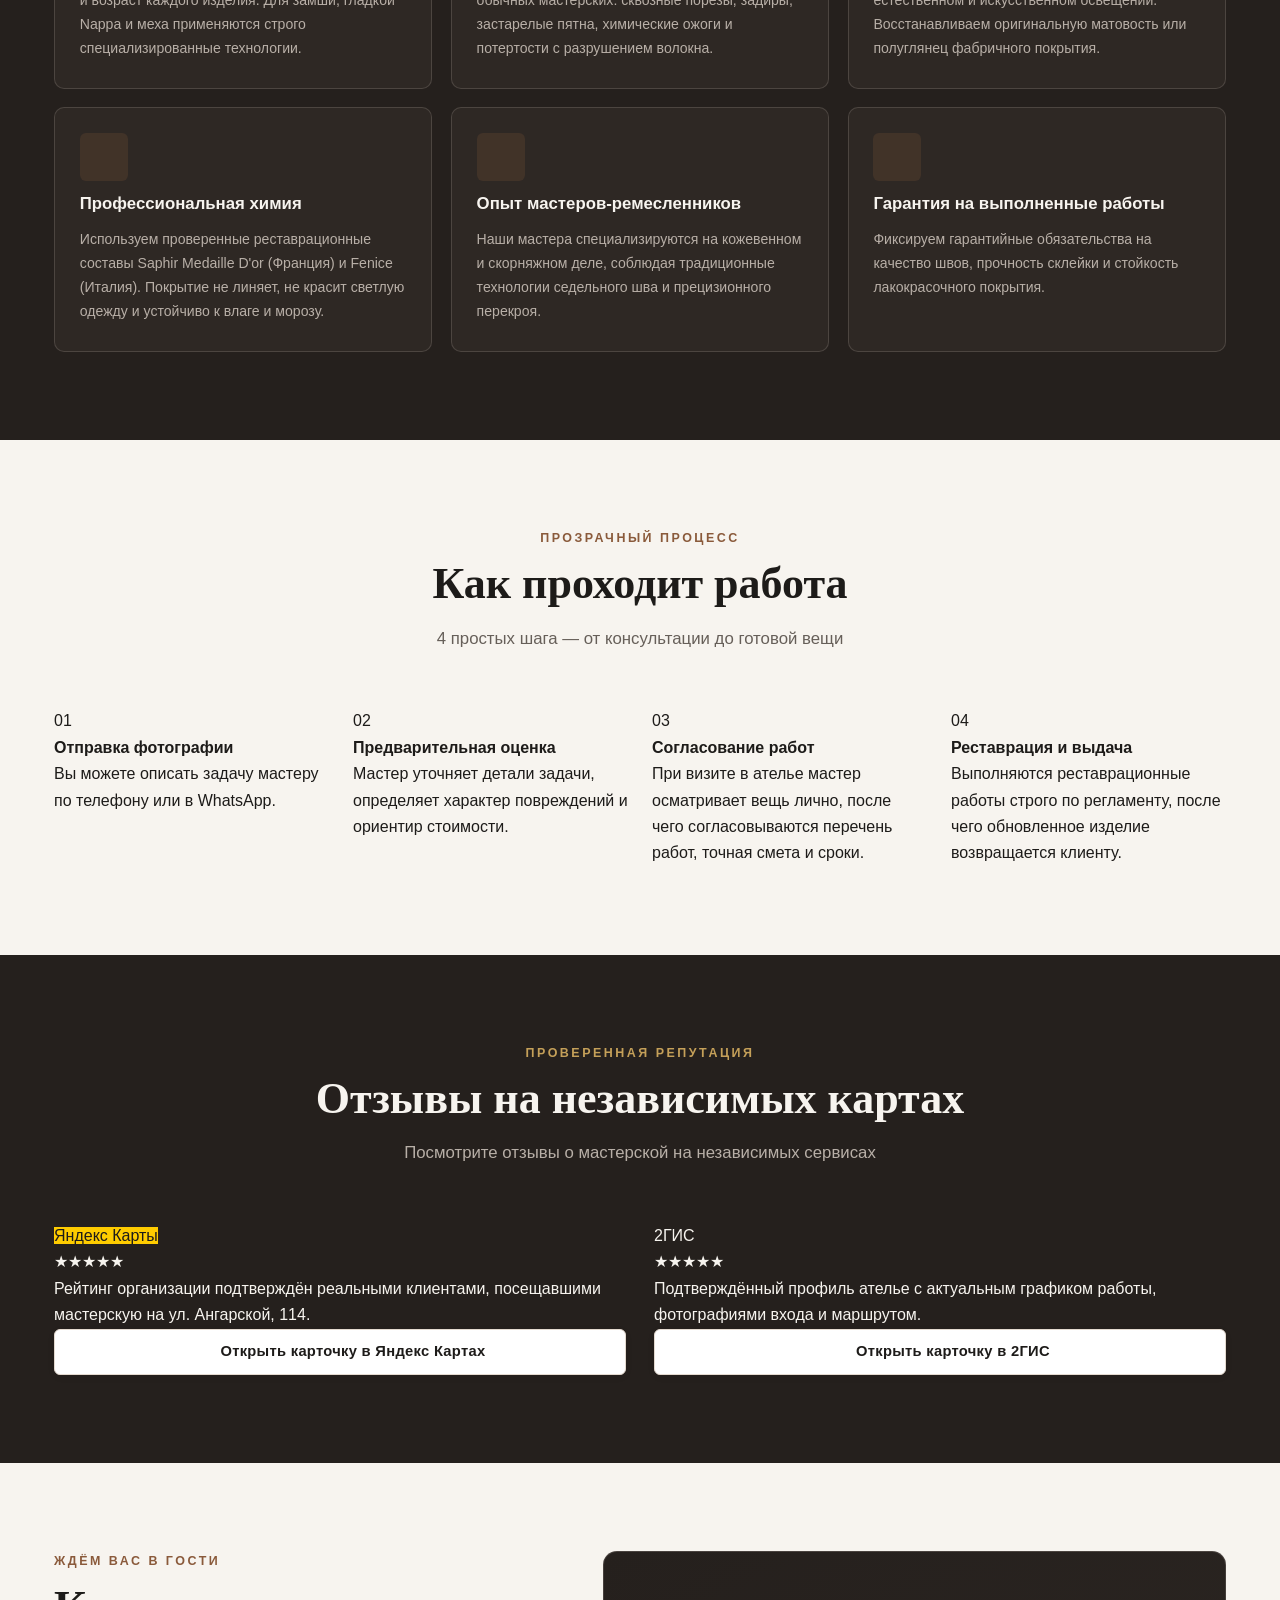
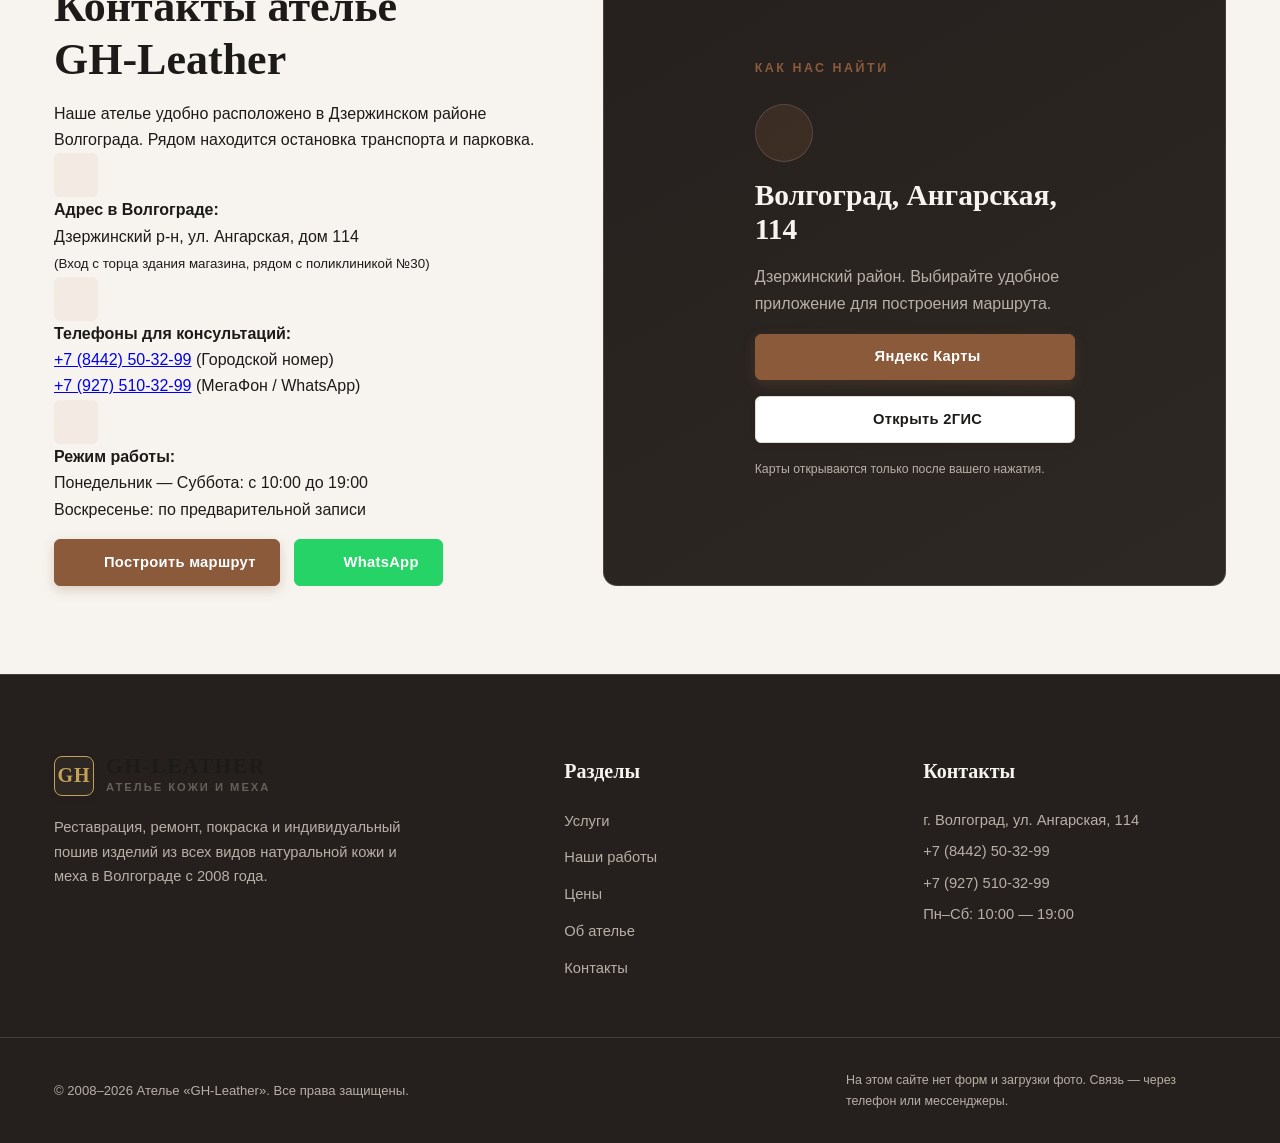
==== commit 2eea5c43: "Update canonical and SEO references to ghleather.ru" ====
--- a/index.html
+++ b/index.html
@@ -7,7 +7,7 @@
     <meta http-equiv="Content-Security-Policy" content="default-src 'self'; img-src 'self' data:; font-src 'self'; script-src 'self' 'unsafe-inline'; style-src 'self' 'unsafe-inline'; connect-src 'none'; frame-src 'none'; form-action 'none'; object-src 'none'; base-uri 'self';">
     <title>GH-Leather — Ателье реставрации, ремонта и пошива изделий из кожи и меха в Волгограде</title>
     <meta name="description" content="Профессиональная реставрация, ремонт, покраска и индивидуальный пошив кожаных курток, шуб, дублёнок, обуви, сумок, салонов авто и мебели в Волгограде. Ул. Ангарская, 114. Калькулятор стоимости и контакты мастера.">
-    <link rel="canonical" href="https://gh-leather.ru/">
+    <link rel="canonical" href="https://ghleather.ru/">
     
     <!-- Open Graph & Social Meta -->
     <meta property="og:type" content="website">
@@ -15,8 +15,8 @@
     <meta property="og:site_name" content="Ателье GH-Leather Волгоград">
     <meta property="og:title" content="GH-Leather — Ателье кожи и меха в Волгограде">
     <meta property="og:description" content="Реставрация, покраска, перекрой и пошив изделий из натуральной кожи и меха. Французская химия Saphir, сохранение заводского вида вещей.">
-    <meta property="og:url" content="https://gh-leather.ru/">
-    <meta property="og:image" content="https://gh-leather.ru/images/slide_2.jpg">
+    <meta property="og:url" content="https://ghleather.ru/">
+    <meta property="og:image" content="https://ghleather.ru/images/slide_2.jpg">
 
     <!-- Geo Tags -->
     <meta name="geo.region" content="RU-VGG">
@@ -30,9 +30,9 @@
       "@context": "https://schema.org",
       "@type": "LocalBusiness",
       "name": "Ателье кожи и меха GH-Leather",
-      "image": "https://gh-leather.ru/images/slide_2.jpg",
+      "image": "https://ghleather.ru/images/slide_2.jpg",
       "telephone": ["+7-8442-50-32-99", "+7-927-510-32-99"],
-      "url": "https://gh-leather.ru/",
+      "url": "https://ghleather.ru/",
       "address": {
         "@type": "PostalAddress",
         "streetAddress": "ул. Ангарская, 114",
@@ -63,9 +63,9 @@
 
     <!-- Lucide Icons -->
     <script defer src="images/lucide.min.js"></script>
-    <link rel="stylesheet" href="styles.css">
+    <link rel="stylesheet" href="styles.css?v=20261030-mobile2">
 </head>
-<body>
+<body id="top">
 
     <!-- Top Info Bar -->
     <div class="top-bar">
@@ -85,7 +85,7 @@
     <!-- Main Navigation Header (Compact Sticky) -->
     <header class="navbar" id="navbar">
         <div class="container nav-container">
-            <a href="#" class="brand-logo">
+            <a href="#top" class="brand-logo" aria-label="GH-Leather — к началу страницы">
                 <div class="logo-crest"><span class="logo-initials">GH</span></div>
                 <div class="logo-text-group">
                     <span class="logo-title">GH-LEATHER</span>
@@ -106,7 +106,7 @@
                 <a href="#contacts" class="btn btn-luxury desktop-only-btn">
                     <i data-lucide="message-circle"></i> Связаться с мастером
                 </a>
-                <button class="mobile-toggle" id="menu-toggle-btn" aria-label="Открыть мобильное меню" onclick="toggleMobileMenu()">
+                <button class="mobile-toggle" id="menu-toggle-btn" type="button" aria-label="Открыть меню" aria-controls="mobile-menu" aria-expanded="false" onclick="toggleMobileMenu()">
                     <i data-lucide="menu"></i>
                 </button>
             </div>
@@ -680,10 +680,7 @@
             <i data-lucide="message-circle"></i>
             <span>WhatsApp</span>
         </a>
-        <a href="#contacts" class="m-bottom-btn m-btn-action">
-            <i data-lucide="message-circle"></i>
-            <span>Контакты</span>
-        </a>
+        <a href="#prices" class="m-bottom-btn m-btn-action" aria-label="Открыть калькулятор цен"><i data-lucide="calculator"></i><span>Цены</span></a>
     </aside>
 
     <!-- Toast Notifications Container -->
@@ -729,6 +726,6 @@
     </footer>
 
     <!-- Scripts -->
-    <script src="app.js"></script>
+    <script src="app.js?v=20261030-mobile2"></script>
 </body>
 </html>
--- a/styles.css
+++ b/styles.css
@@ -2705,3 +2705,201 @@
 #portfolio .ba-case-details-grid,
 #portfolio .slider-caption-card { display: none !important; }
 @media(max-width:640px) { #portfolio .portfolio-source-note {padding:0 .65rem; font-size:.72rem;} }
+
+
+/* ====================================================================
+   Mobile navigation & hero revamp (iOS Safari and Android Chrome).
+   Brand palette stays unchanged. Above legacy breakpoints by design.
+   ==================================================================== */
+html {
+    -webkit-text-size-adjust: 100%;
+    text-size-adjust: 100%;
+}
+.navbar .brand-logo {min-width:0; flex-shrink:1;}
+.navbar .logo-text-group {min-width:0;}
+.navbar .nav-actions {flex:0 0 auto;}
+.navbar .brand-logo .logo-crest {flex:0 0 40px;}
+.navbar .desktop-only-btn {white-space:nowrap;}
+:target {scroll-margin-top:75px;}
+
+@media (max-width: 900px) {
+    /* Phones and tablets need a clean header, NOT four rows of phone numbers. */
+    .top-bar {display:none !important;}
+    .navbar {
+        position:sticky;
+        top:0;
+        z-index:1000;
+        padding:0;
+        background:rgba(247,244,239,.98);
+        border-bottom:1px solid var(--border-sep);
+    }
+    .navbar .nav-container {
+        display:flex;
+        align-items:center;
+        justify-content:space-between;
+        gap:12px;
+        min-height:66px;
+        padding-block:10px;
+    }
+    .navbar .nav-links,
+    .navbar .nav-actions .desktop-only-btn {display:none !important;}
+    .navbar .brand-logo {
+        display:flex;
+        min-width:0;
+        max-width:calc(100% - 66px);
+        align-items:center;
+        gap:.65rem;
+        overflow:hidden;
+    }
+    .navbar .brand-logo .logo-crest {
+        width:40px;
+        height:40px;
+        flex:0 0 40px;
+        border-radius:9px;
+    }
+    .navbar .brand-logo .logo-text-group {
+        display:flex;
+        min-width:0;
+        flex:0 1 auto;
+        overflow:hidden;
+        justify-content:center;
+    }
+    .navbar .logo-title {
+        display:block;
+        font-size:1.23rem;
+        letter-spacing:.07em;
+        line-height:1.1;
+        white-space:nowrap;
+    }
+    .navbar .logo-subtitle {
+        display:block;
+        font-size:.57rem;
+        line-height:1.25;
+        letter-spacing:.075em;
+        white-space:normal;
+    }
+    .navbar .nav-actions {
+        display:flex;
+        flex:0 0 auto;
+        align-items:center;
+    }
+    .navbar .mobile-toggle {
+        display:flex !important;
+        flex:0 0 44px;
+        align-items:center;
+        justify-content:center;
+        width:44px;
+        height:44px;
+        padding:0;
+        border:1px solid var(--border-sep);
+        background:var(--card-bg);
+        border-radius:var(--radius-md);
+        color:var(--text-main);
+    }
+    .navbar .mobile-toggle svg {width:22px;height:22px;}
+    .mobile-menu {
+        max-width:min(360px, calc(100vw - 32px));
+        width:360px;
+        height:100dvh;
+        min-height:0;
+        overflow-y:auto;
+        overscroll-behavior:contain;
+        padding:calc(1.25rem + env(safe-area-inset-top, 0px)) 1.15rem
+                calc(1.25rem + env(safe-area-inset-bottom, 0px));
+    }
+    .mobile-menu .mobile-nav-links {flex:1 0 auto;gap:.3rem;}
+    .mobile-menu .mobile-nav-links a {
+        min-height:48px; padding:.7rem .85rem;
+        font-size:.94rem;
+    }
+    .mobile-menu .mobile-menu-contacts {gap:.65rem;}
+    .mobile-menu .btn {font-size:.84rem;}
+    .mobile-bottom-bar {
+        display:grid !important;
+        grid-template-columns:repeat(3,minmax(0,1fr));
+        align-items:stretch;
+        justify-content:stretch;
+        gap:.45rem;
+        width:100%;
+        padding:7px max(12px,env(safe-area-inset-right,0px))
+                calc(7px + env(safe-area-inset-bottom,0px))
+                max(12px,env(safe-area-inset-left,0px));
+        background:rgba(247,244,239,.97);
+        box-shadow:0 -4px 16px rgba(29,27,25,.09);
+        border-top:1px solid var(--border-sep);
+    }
+    .mobile-bottom-bar .m-bottom-btn {
+        width:100%;
+        min-width:0;
+        min-height:55px;
+        display:flex;
+        align-items:center;
+        justify-content:center;
+        gap:.23rem;
+        padding:5px 3px;
+        line-height:1.2;
+        font-size:clamp(.67rem,2.5vw,.77rem);
+        letter-spacing:0;
+        border-radius:8px;
+        white-space:nowrap;
+        overflow:hidden;
+    }
+    .mobile-bottom-bar .m-bottom-btn svg {
+        width:20px; height:20px; flex:0 0 20px;
+    }
+    .mobile-bottom-bar .m-btn-action {background:var(--accent-leather);}
+    body {padding-bottom:calc(77px + env(safe-area-inset-bottom,0px));}
+    .hero-section {padding:2.4rem 0 2.7rem;}
+    .hero-layout {gap:2rem;}
+    .hero-text-col {gap:1rem;min-width:0;}
+    .hero-title {
+        font-size:clamp(2.15rem,7.7vw,3rem);
+        font-weight:600;
+        line-height:1.09;
+        letter-spacing:-.02em;
+        color:var(--text-main);
+    }
+    .hero-desc {
+        font-size:clamp(.93rem,2.8vw,1.06rem);
+        line-height:1.65;
+        color:var(--text-muted);
+    }
+    .luxury-badge {
+        width:fit-content;
+        max-width:100%;
+        padding:.45rem .75rem;
+        font-size:clamp(.69rem,2vw,.8rem);
+        line-height:1.4;
+        white-space:normal;
+    }
+    .luxury-badge > span:last-child {min-width:0;}
+    .hero-buttons {display:grid;grid-template-columns:repeat(2,minmax(0,1fr));gap:.65rem;width:100%;align-items:stretch;}
+    .hero-buttons > .btn {min-width:0;width:100%;min-height:49px;padding:.6rem .55rem;font-size:.84rem;}
+    .hero-trust-row {gap:.55rem 1rem;margin-top:.25rem;}
+    .hero-trust-row .trust-item {font-size:.76rem;}
+    .hero-featured-img {height:clamp(230px,66vw,350px);}
+    .hero-card-floating-badge {left:.9rem;bottom:.9rem;padding:.6rem .85rem;}
+    .hero-card-floating-badge strong {font-size:.84rem;}
+    .hero-card-floating-badge span {font-size:.7rem;}
+}
+@media(max-width:640px) {
+    .navbar .nav-container {min-height:62px;padding-block:9px;}
+    .navbar .logo-title {font-size:1.13rem;}
+    .navbar .logo-subtitle {font-size:.53rem;letter-spacing:.055em;}
+    .hero-section {padding-top:1.85rem;}
+    .hero-title {font-size:clamp(2.05rem,8.4vw,2.65rem);}
+    .hero-buttons {grid-template-columns:1fr 1fr;}
+    .hero-buttons > .btn {font-size:.79rem;gap:.38rem;}
+    .hero-buttons > .btn svg {width:16px;height:16px;}
+    .hero-trust-row {flex-direction:column;}
+    .hero-visual-col {max-width:100%;}
+}
+@media(max-width:365px) {
+    .navbar .brand-logo .logo-crest {width:35px;height:35px;flex-basis:35px;}
+    .navbar .logo-title {font-size:1rem;}
+    .navbar .logo-subtitle {font-size:.49rem;}
+    .hero-buttons {grid-template-columns:1fr;}
+    .hero-buttons > .btn {font-size:.86rem;}
+    .luxury-badge {font-size:.69rem;}
+    .hero-title {font-size:2rem;}
+}
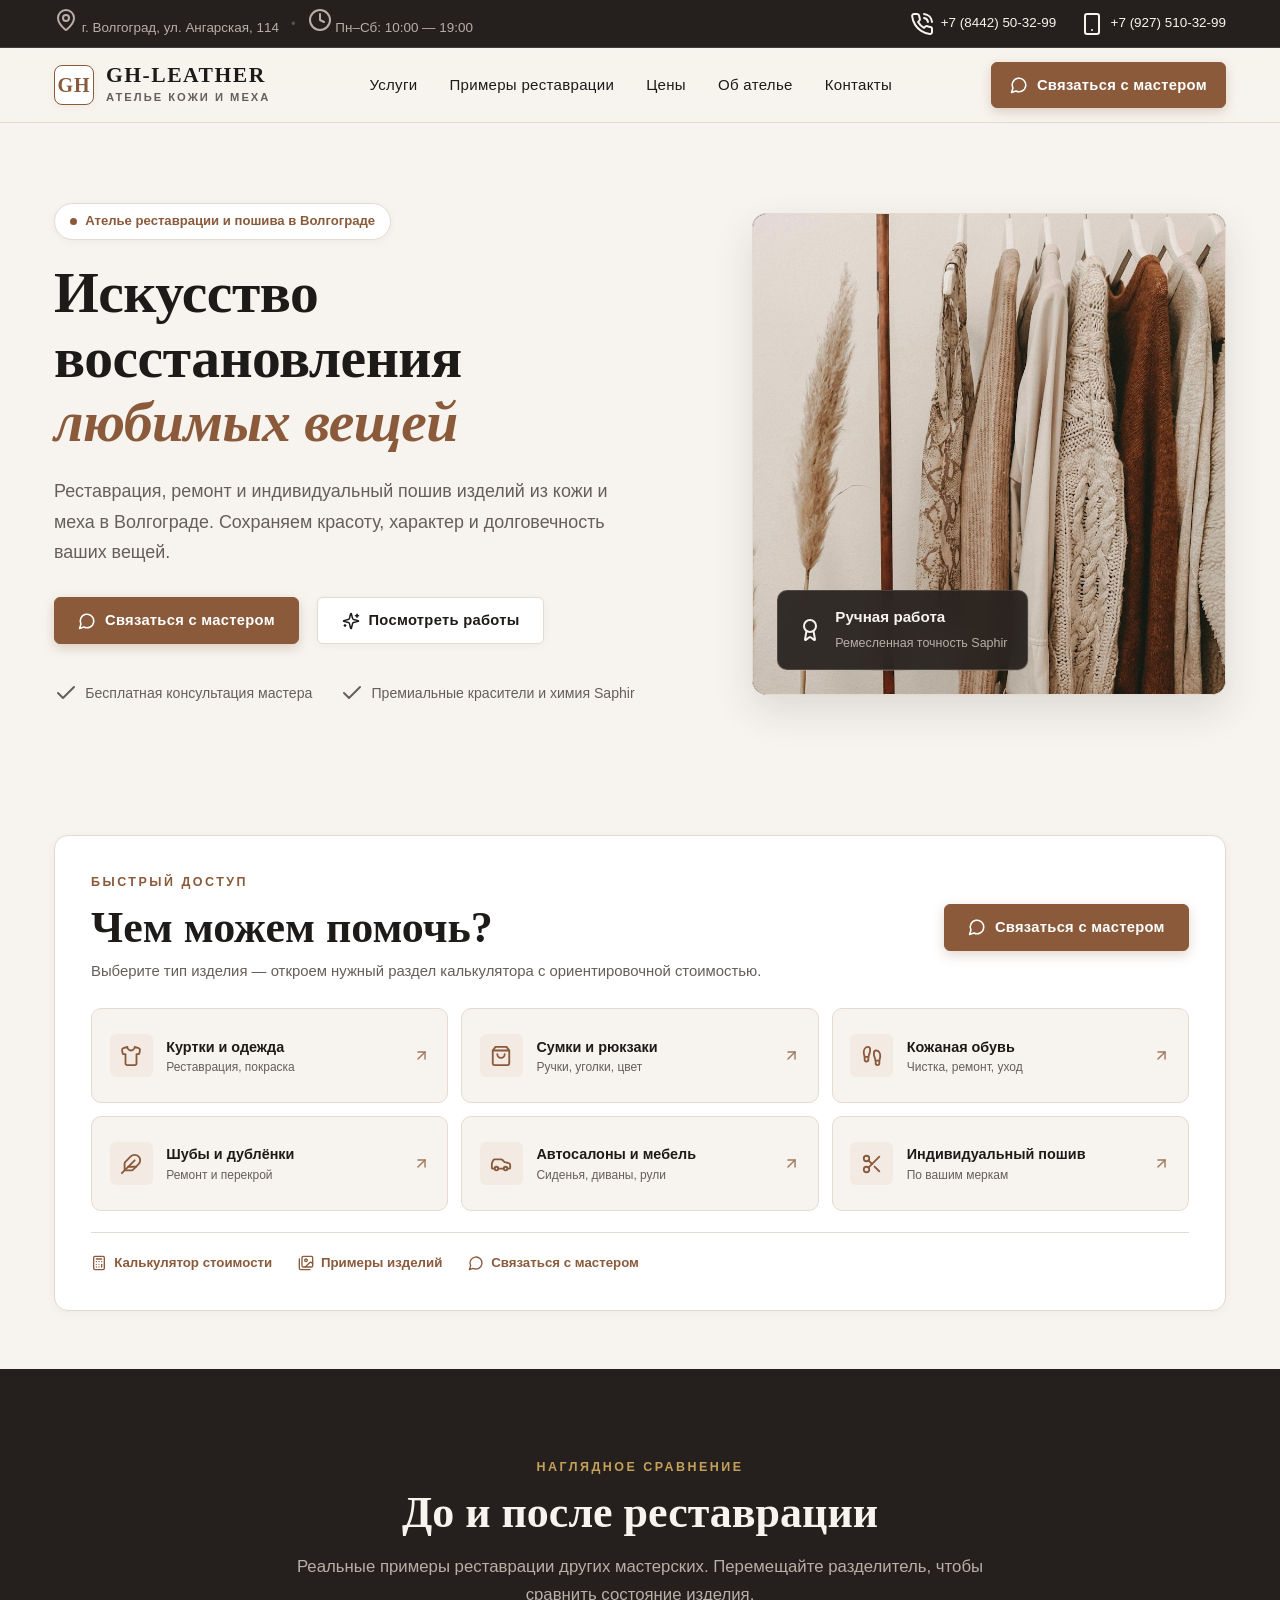
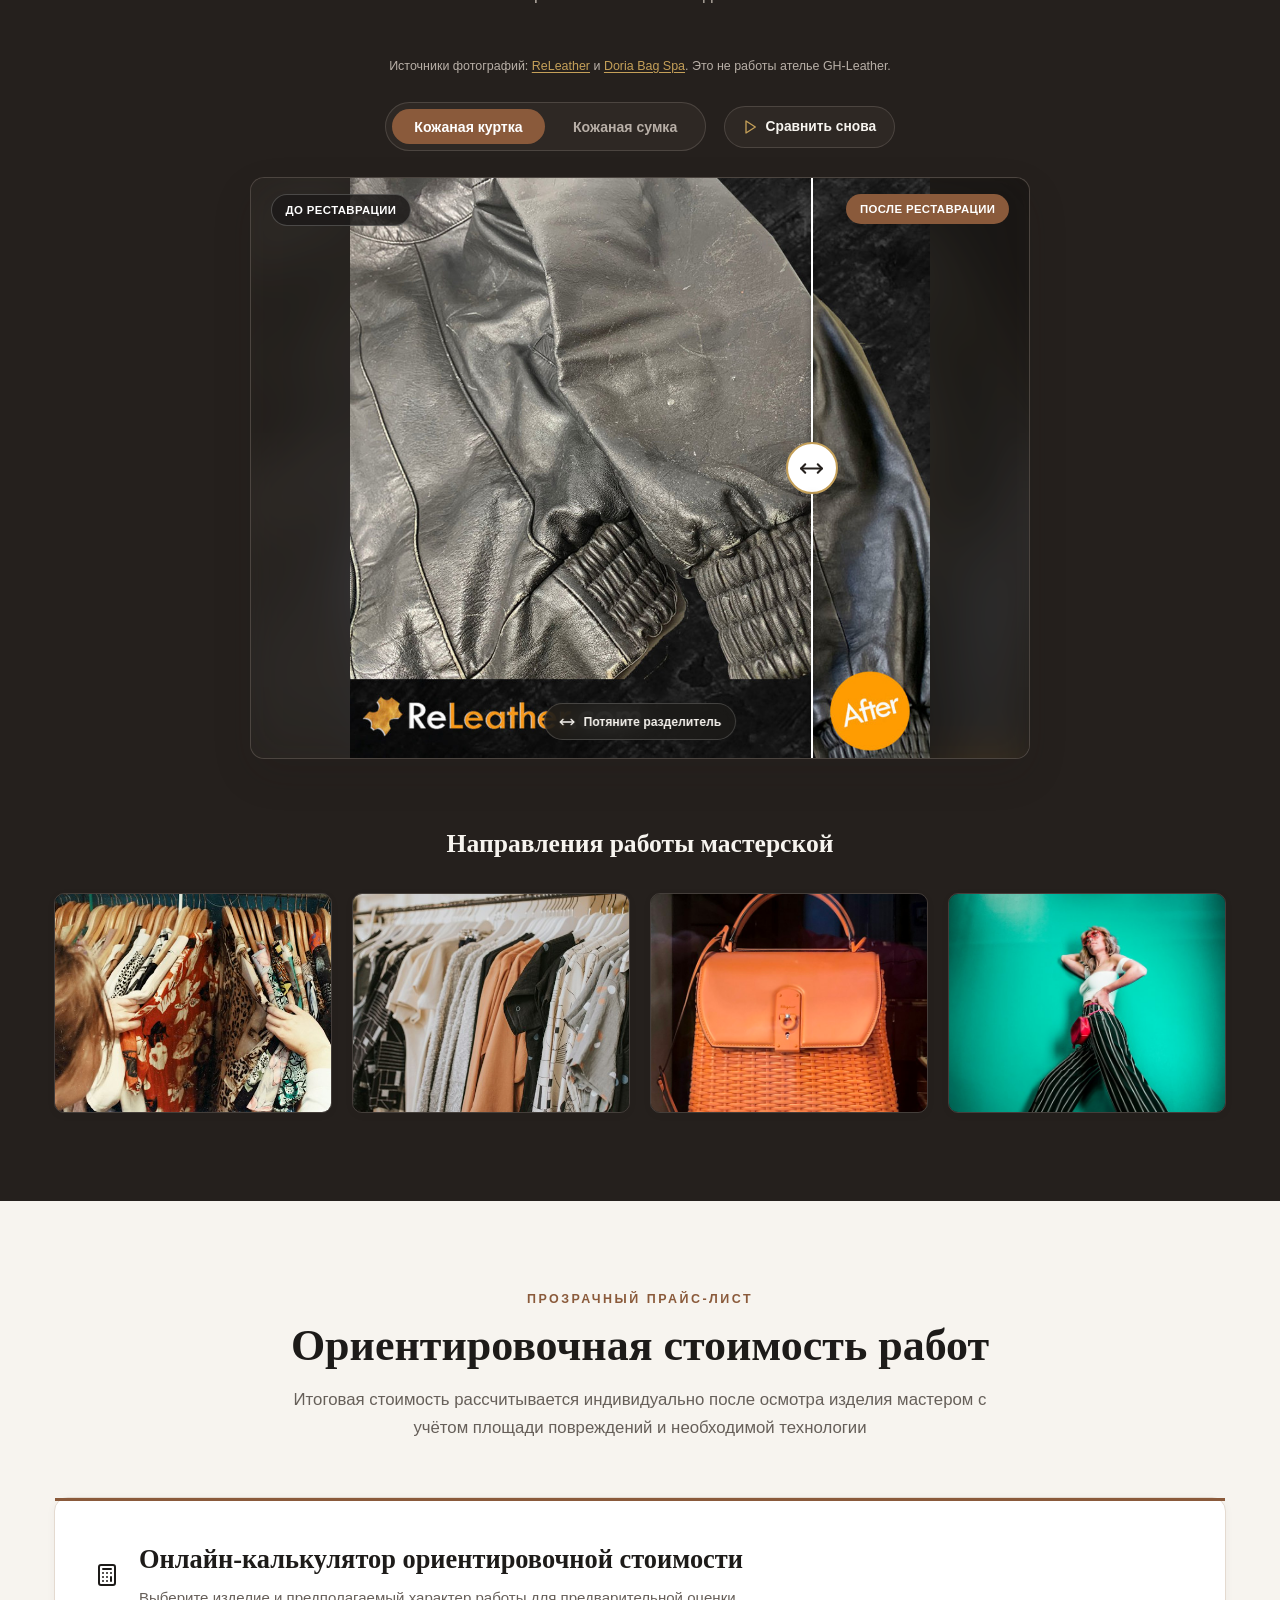
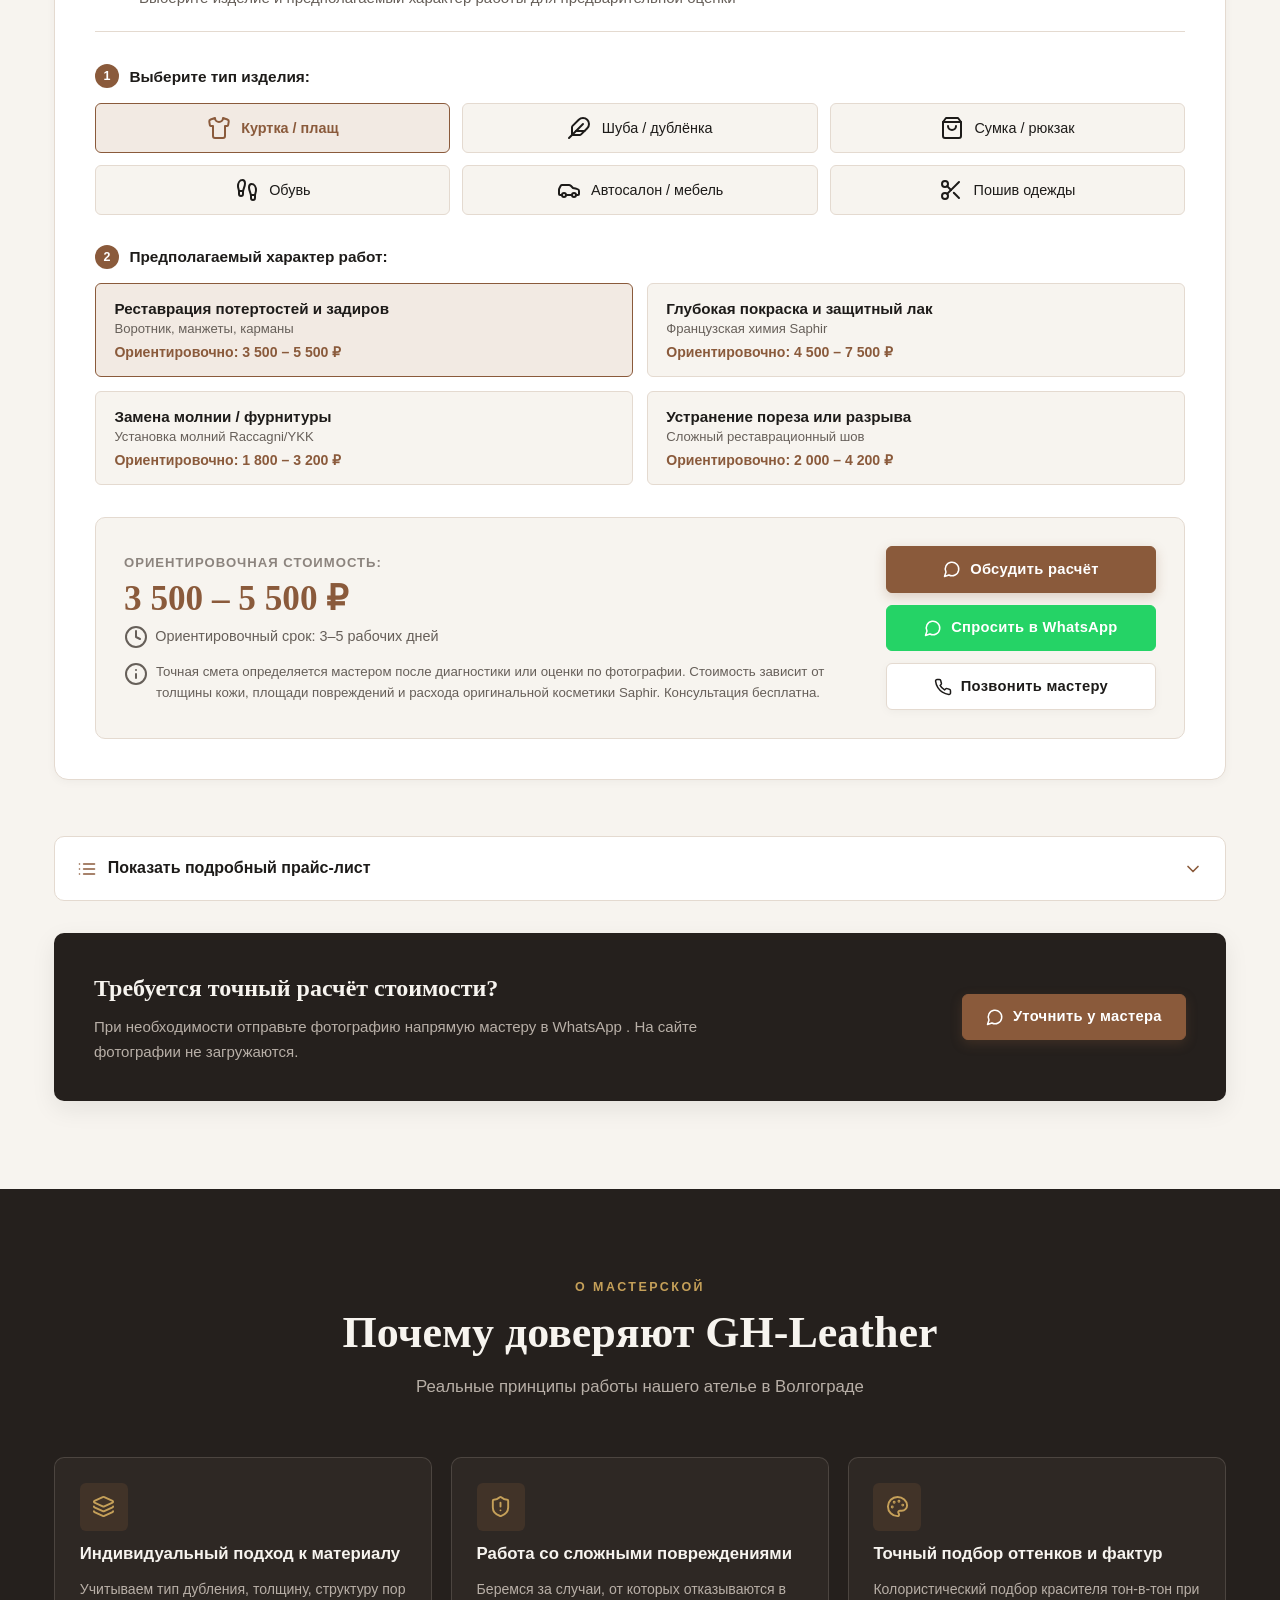
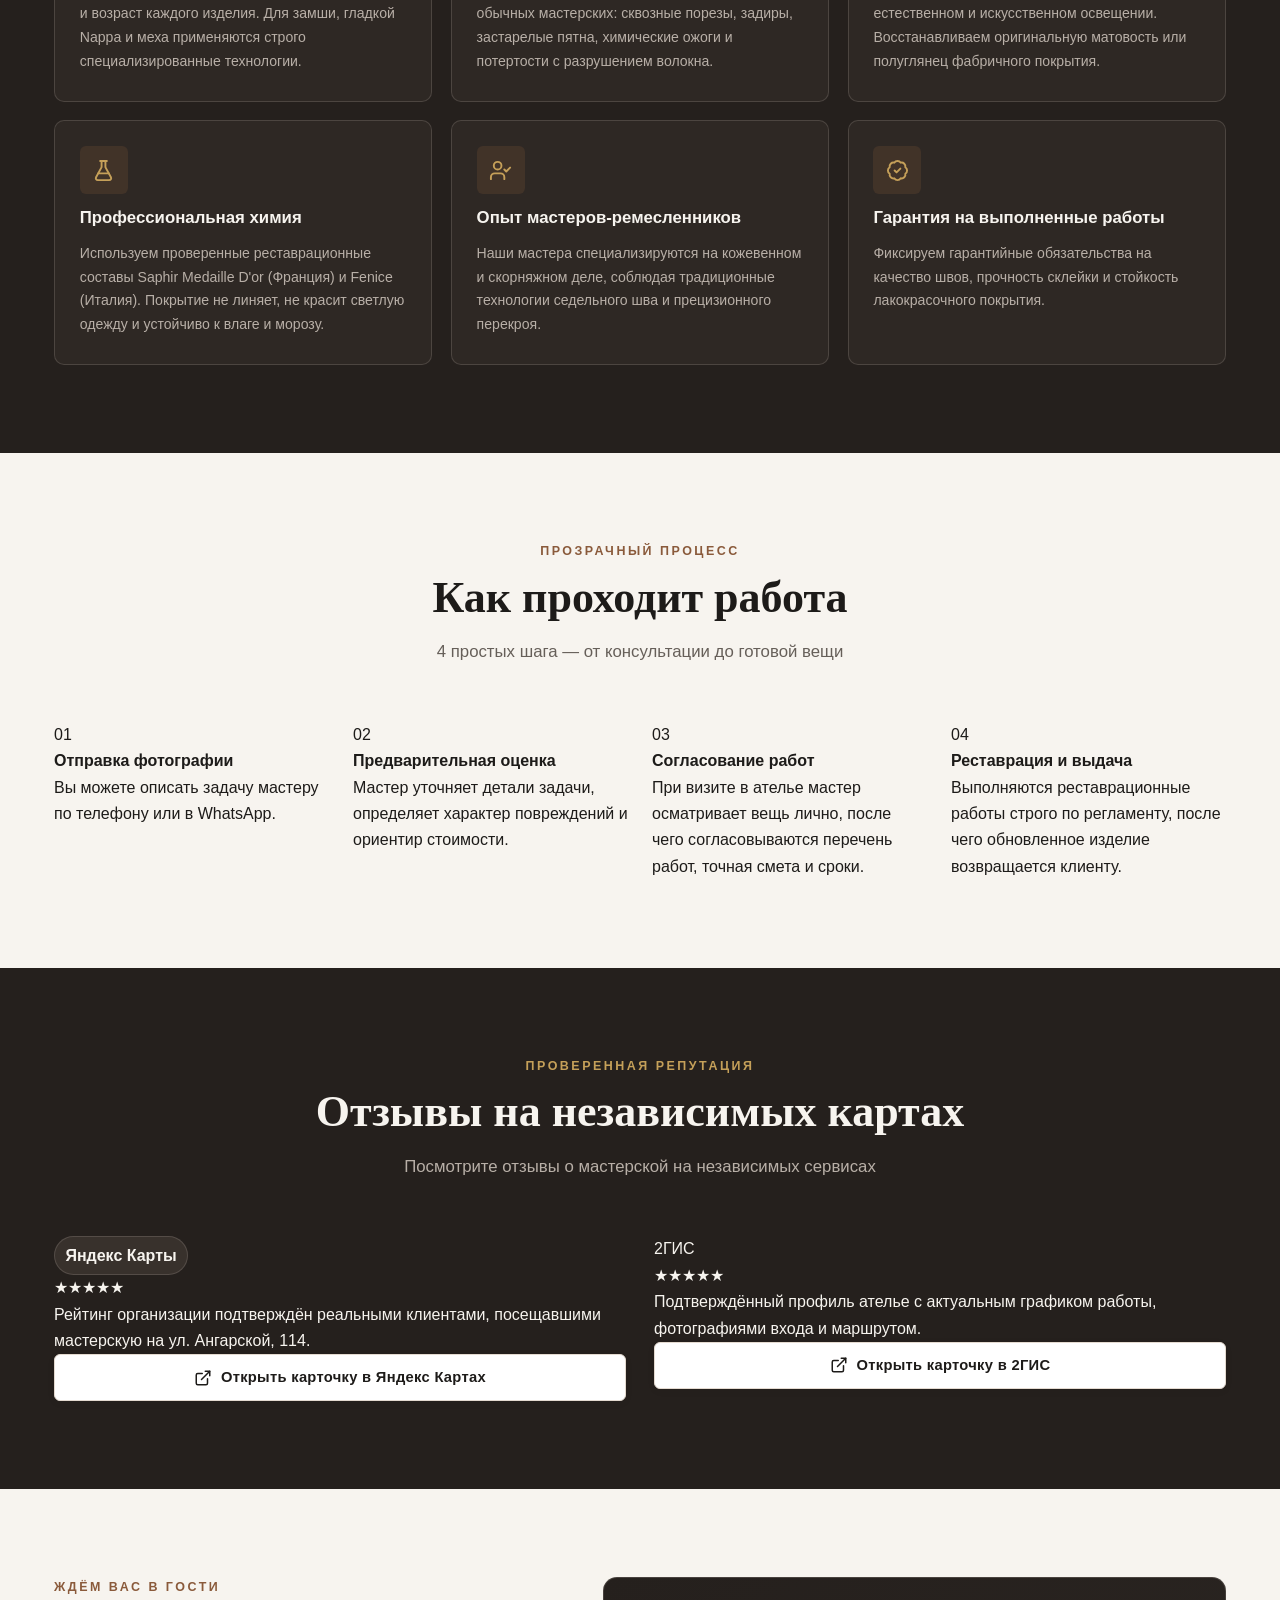
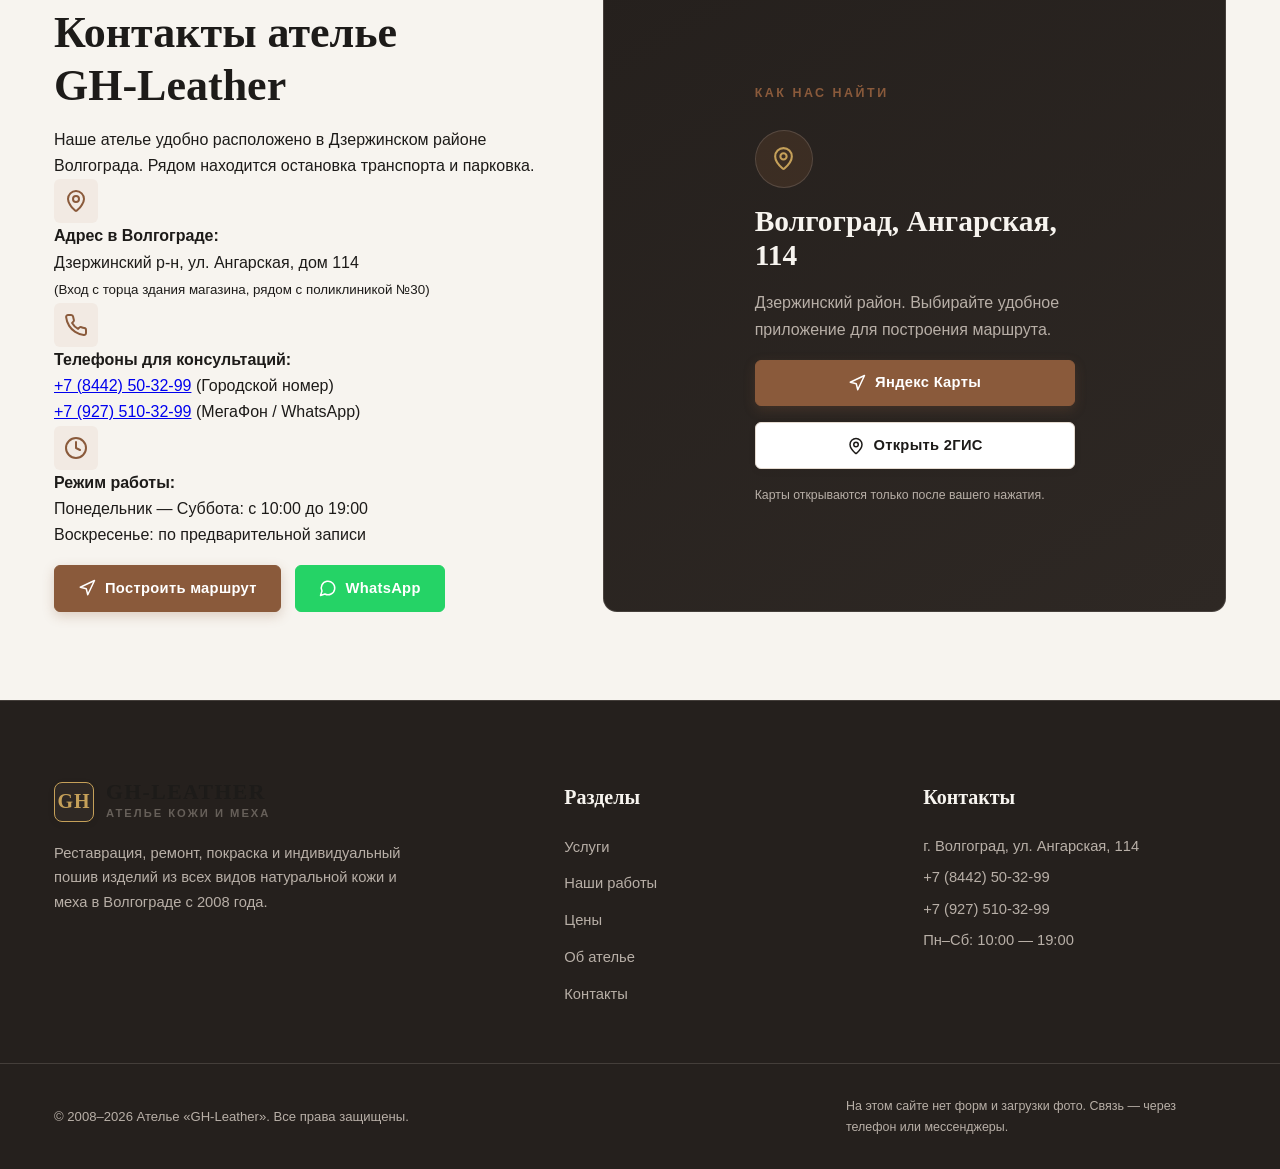
==== commit ed74a643: "Remove obstructing mobile overlays and yellow Yandex badge: index.html" ====
--- a/index.html
+++ b/index.html
@@ -63,7 +63,7 @@
 
     <!-- Lucide Icons -->
     <script defer src="images/lucide.min.js"></script>
-    <link rel="stylesheet" href="styles.css?v=20261030-mobile2">
+    <link rel="stylesheet" href="styles.css?v=20261030-mobile3">
 </head>
 <body id="top">
 
@@ -670,19 +670,6 @@
         </section>
     </main>
 
-    <!-- Mobile Sticky Bottom Action Bar -->
-    <aside class="mobile-bottom-bar" aria-label="Быстрая связь">
-        <a href="tel:+78442503299" class="m-bottom-btn">
-            <i data-lucide="phone"></i>
-            <span>Позвонить</span>
-        </a>
-        <a href="https://wa.me/79275103299" target="_blank" rel="noopener noreferrer" class="m-bottom-btn m-btn-wa">
-            <i data-lucide="message-circle"></i>
-            <span>WhatsApp</span>
-        </a>
-        <a href="#prices" class="m-bottom-btn m-btn-action" aria-label="Открыть калькулятор цен"><i data-lucide="calculator"></i><span>Цены</span></a>
-    </aside>
-
     <!-- Toast Notifications Container -->
     <div id="toast-wrap" class="toast-wrap"></div>
 
--- a/styles.css
+++ b/styles.css
@@ -1448,8 +1448,15 @@
 }
 
 .yandex-badge {
-    background: #FFCC00;
-    color: #1D1B19;
+    background: var(--dark-section-hover);
+    color: var(--dark-text-main);
+    border: 1px solid var(--dark-border);
+    border-radius: 999px;
+    padding: .33rem .65rem;
+    display: inline-flex;
+    align-items: center;
+    font-weight: 650;
+    box-shadow: none;
 }
 
 .gis-badge {
@@ -2903,3 +2910,66 @@
     .luxury-badge {font-size:.69rem;}
     .hero-title {font-size:2rem;}
 }
+
+/* 2026-10-30 — iPhone readability and unobstructed content.
+   Keep the menu on the first screen, but don't pin bars over page content. */
+@media (max-width: 900px) {
+    .navbar {
+        position: relative;
+        top: auto;
+        box-shadow: none;
+        padding: 0;
+        backdrop-filter: none;
+        -webkit-backdrop-filter: none;
+        background: var(--bg-main);
+    }
+    .navbar .nav-container {
+        min-height: 58px;
+        padding-block: 8px;
+    }
+    .navbar .brand-logo {
+        max-width: calc(100% - 60px);
+        gap: .6rem;
+    }
+    .navbar .brand-logo .logo-crest {
+        width: 38px;
+        height: 38px;
+        flex: 0 0 38px;
+    }
+    .navbar .logo-title {
+        font-size: clamp(.96rem, 3.7vw, 1.13rem);
+        line-height: 1.12;
+        letter-spacing: .045em;
+    }
+    .navbar .logo-subtitle {
+        font-size: clamp(.47rem, 1.65vw, .55rem);
+        line-height: 1.25;
+        letter-spacing: .055em;
+    }
+    .navbar .mobile-toggle {
+        flex: 0 0 42px;
+        height: 42px;
+        width: 42px;
+        border-radius: 10px;
+    }
+    /* Contact links exist in the menu and in the contacts section;
+       the persistent bar only obstructs the view on mobile Safari. */
+    .mobile-bottom-bar {
+        display: none !important;
+    }
+    body {
+        padding-bottom: 0;
+    }
+    :target {
+        scroll-margin-top: 12px;
+    }
+}
+@media (max-width: 365px) {
+    .navbar .brand-logo .logo-crest {
+        width: 35px;
+        height: 35px;
+        flex-basis: 35px;
+    }
+    .navbar .logo-title { font-size: .91rem; }
+    .navbar .logo-subtitle { font-size: .44rem; }
+}
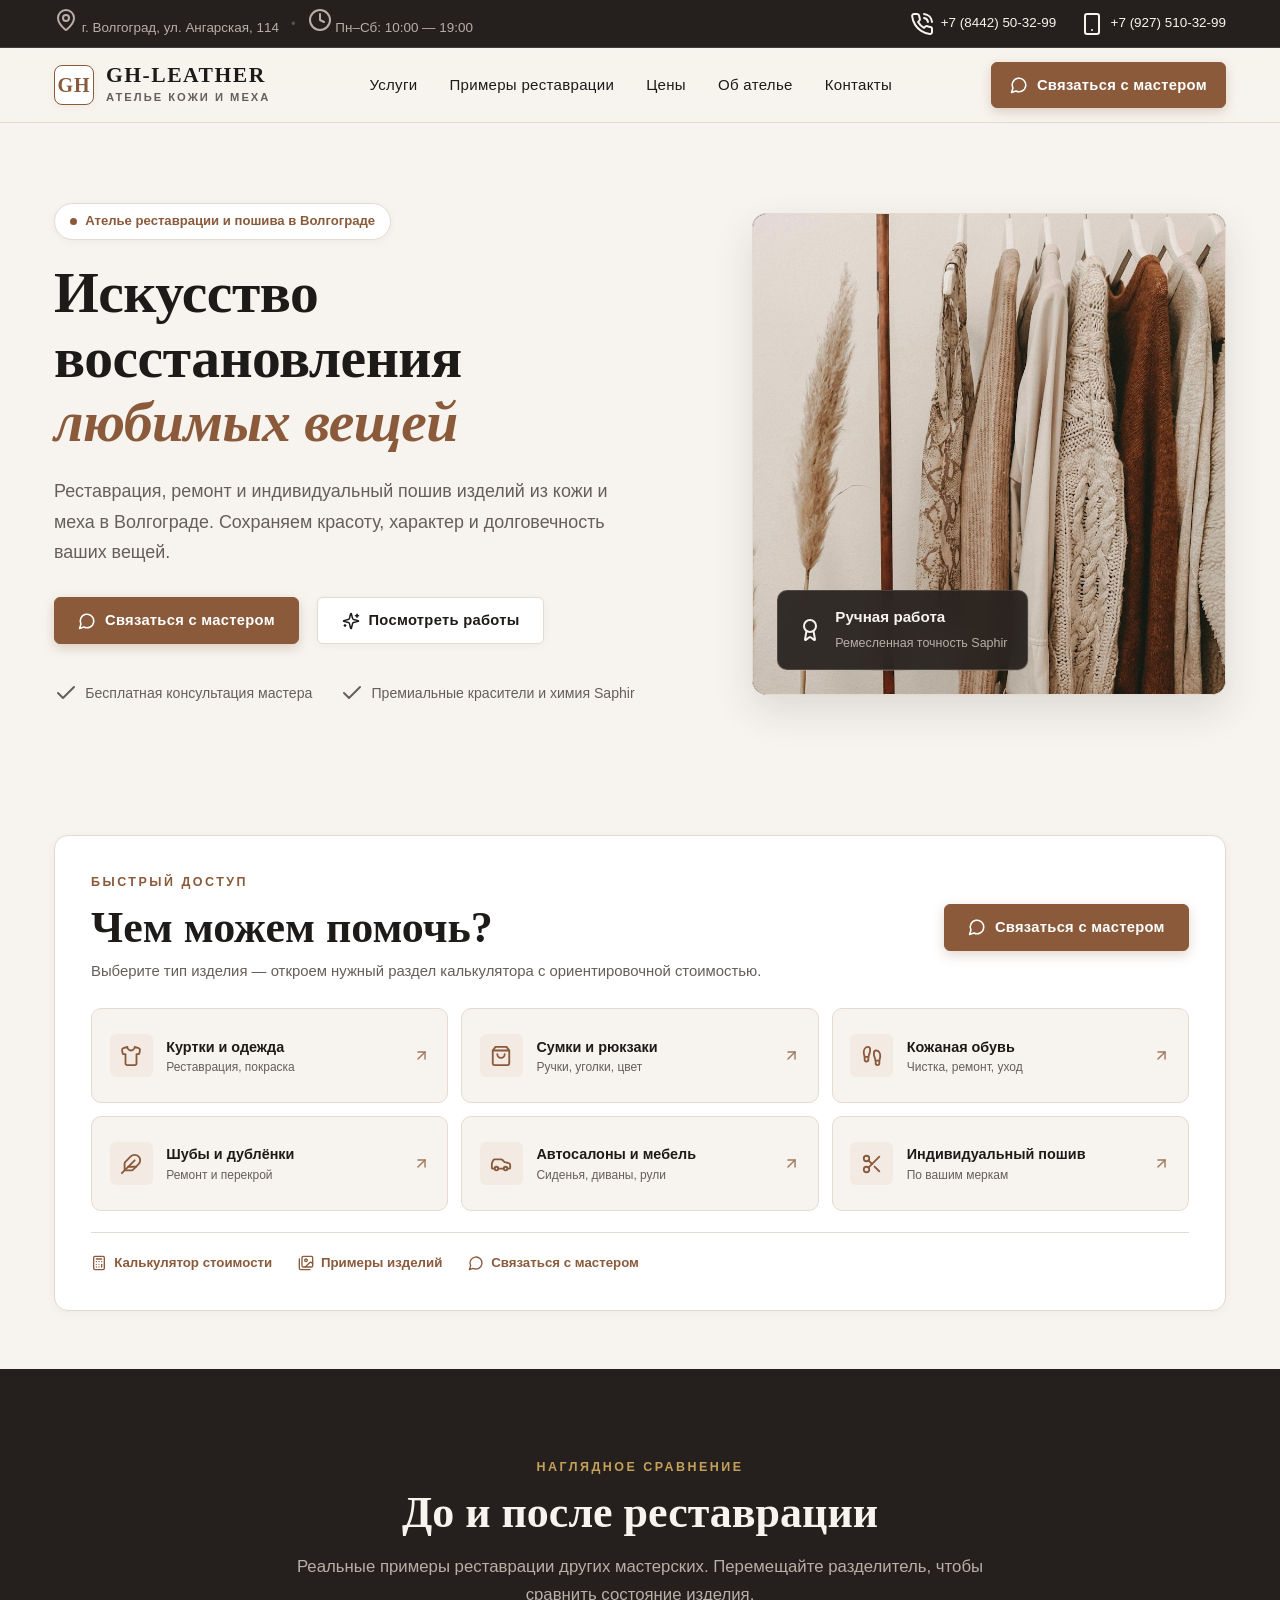
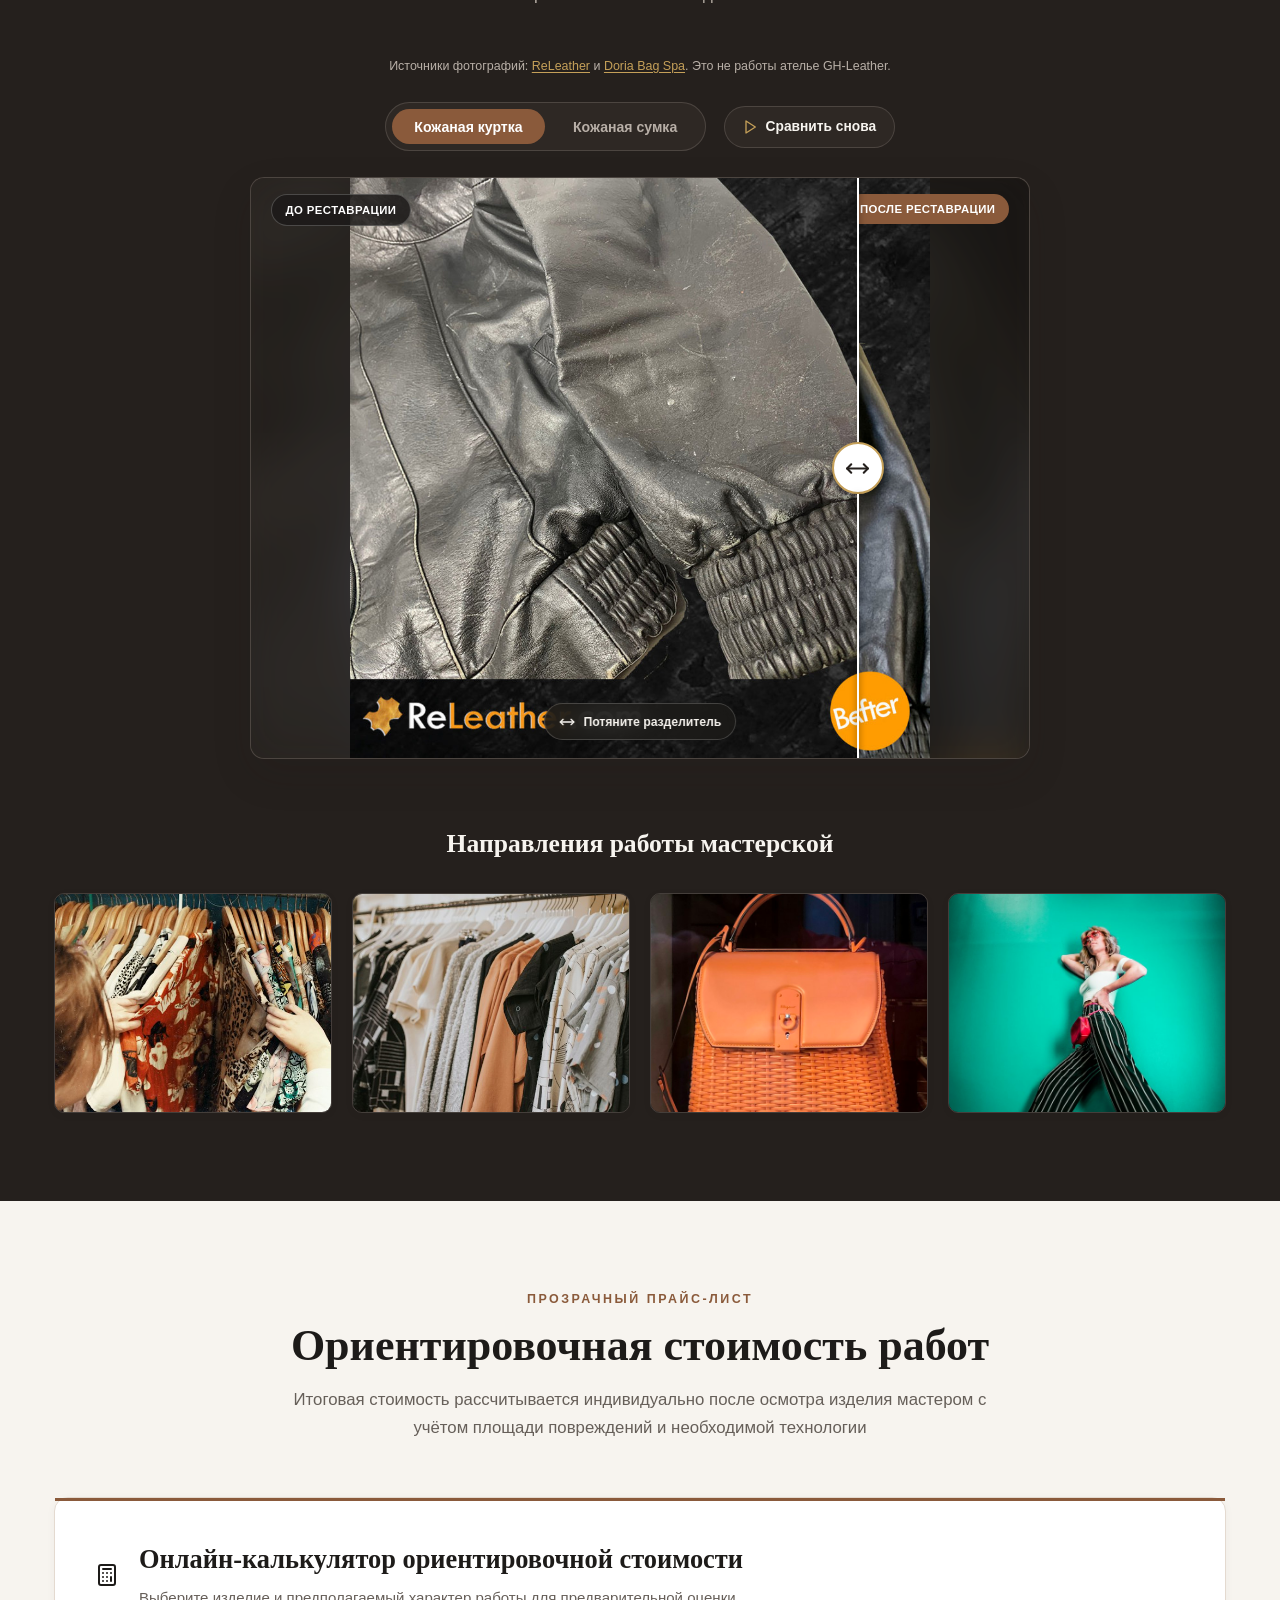
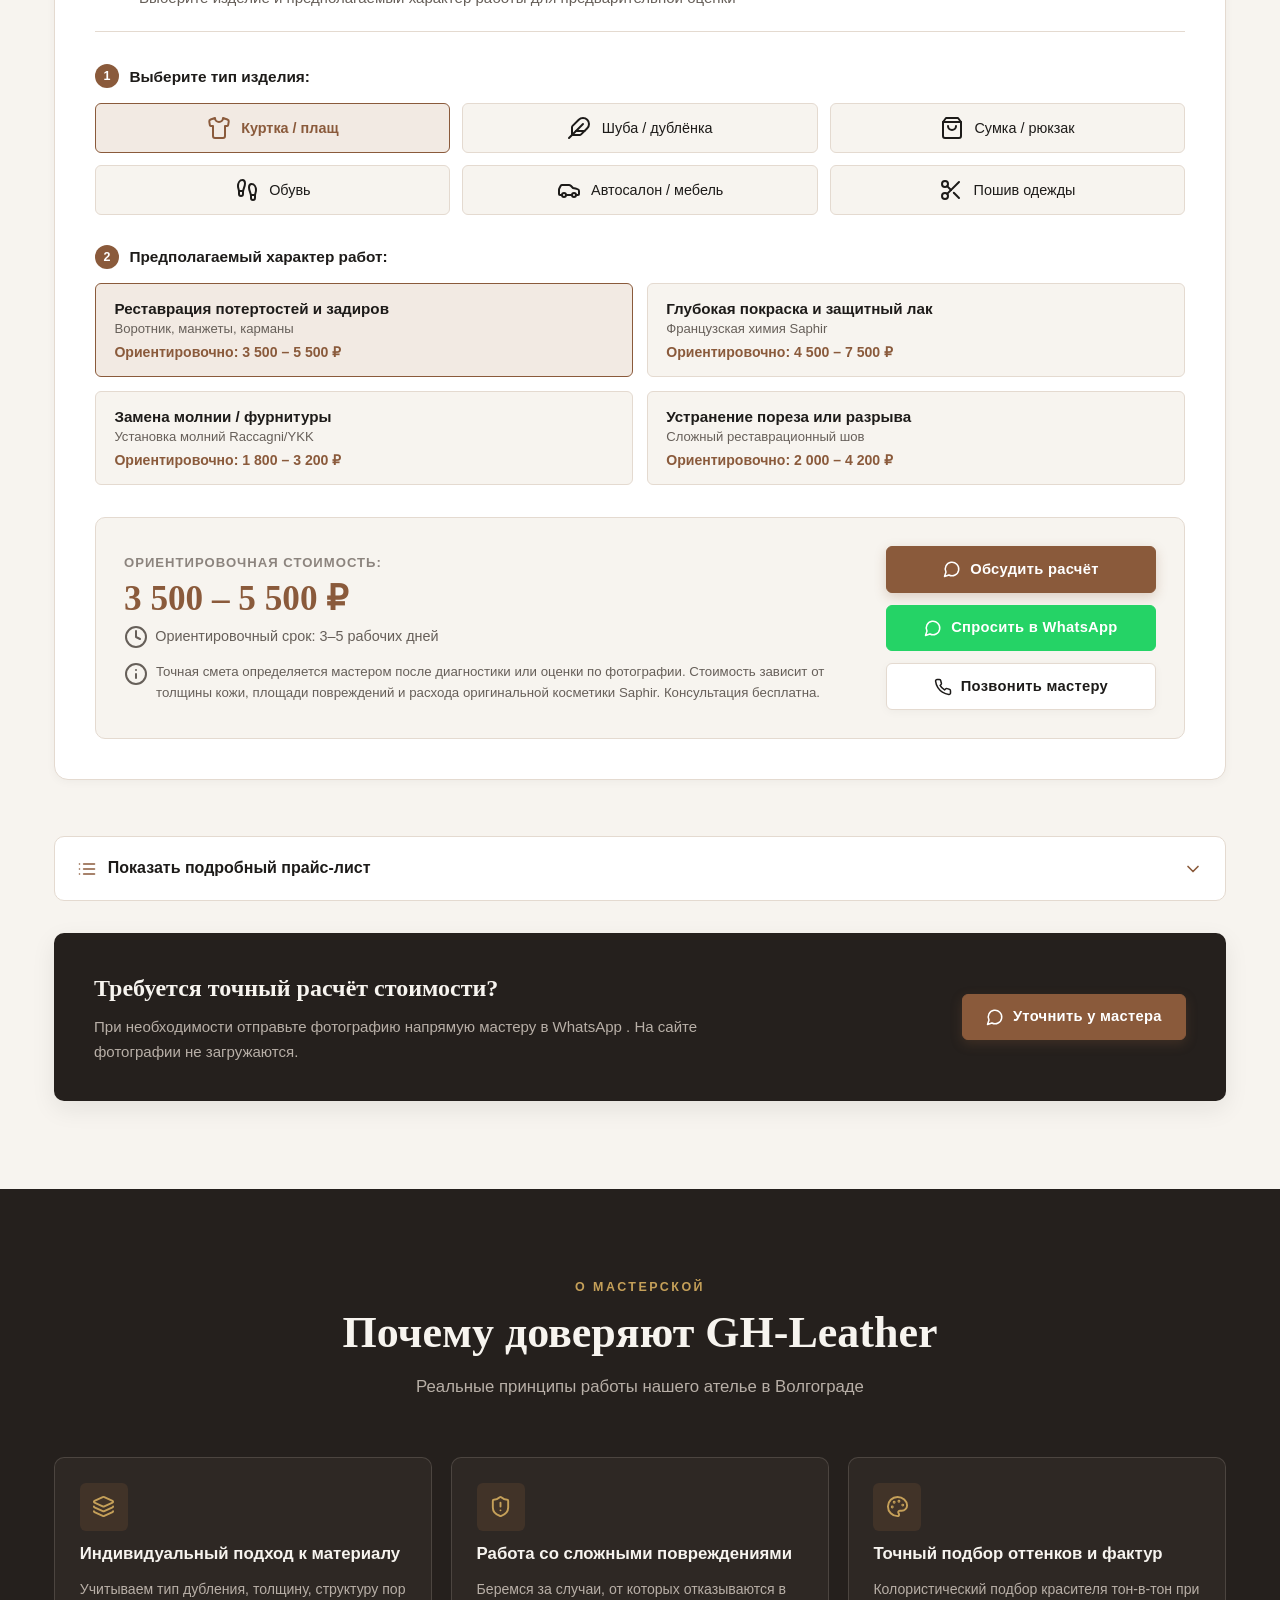
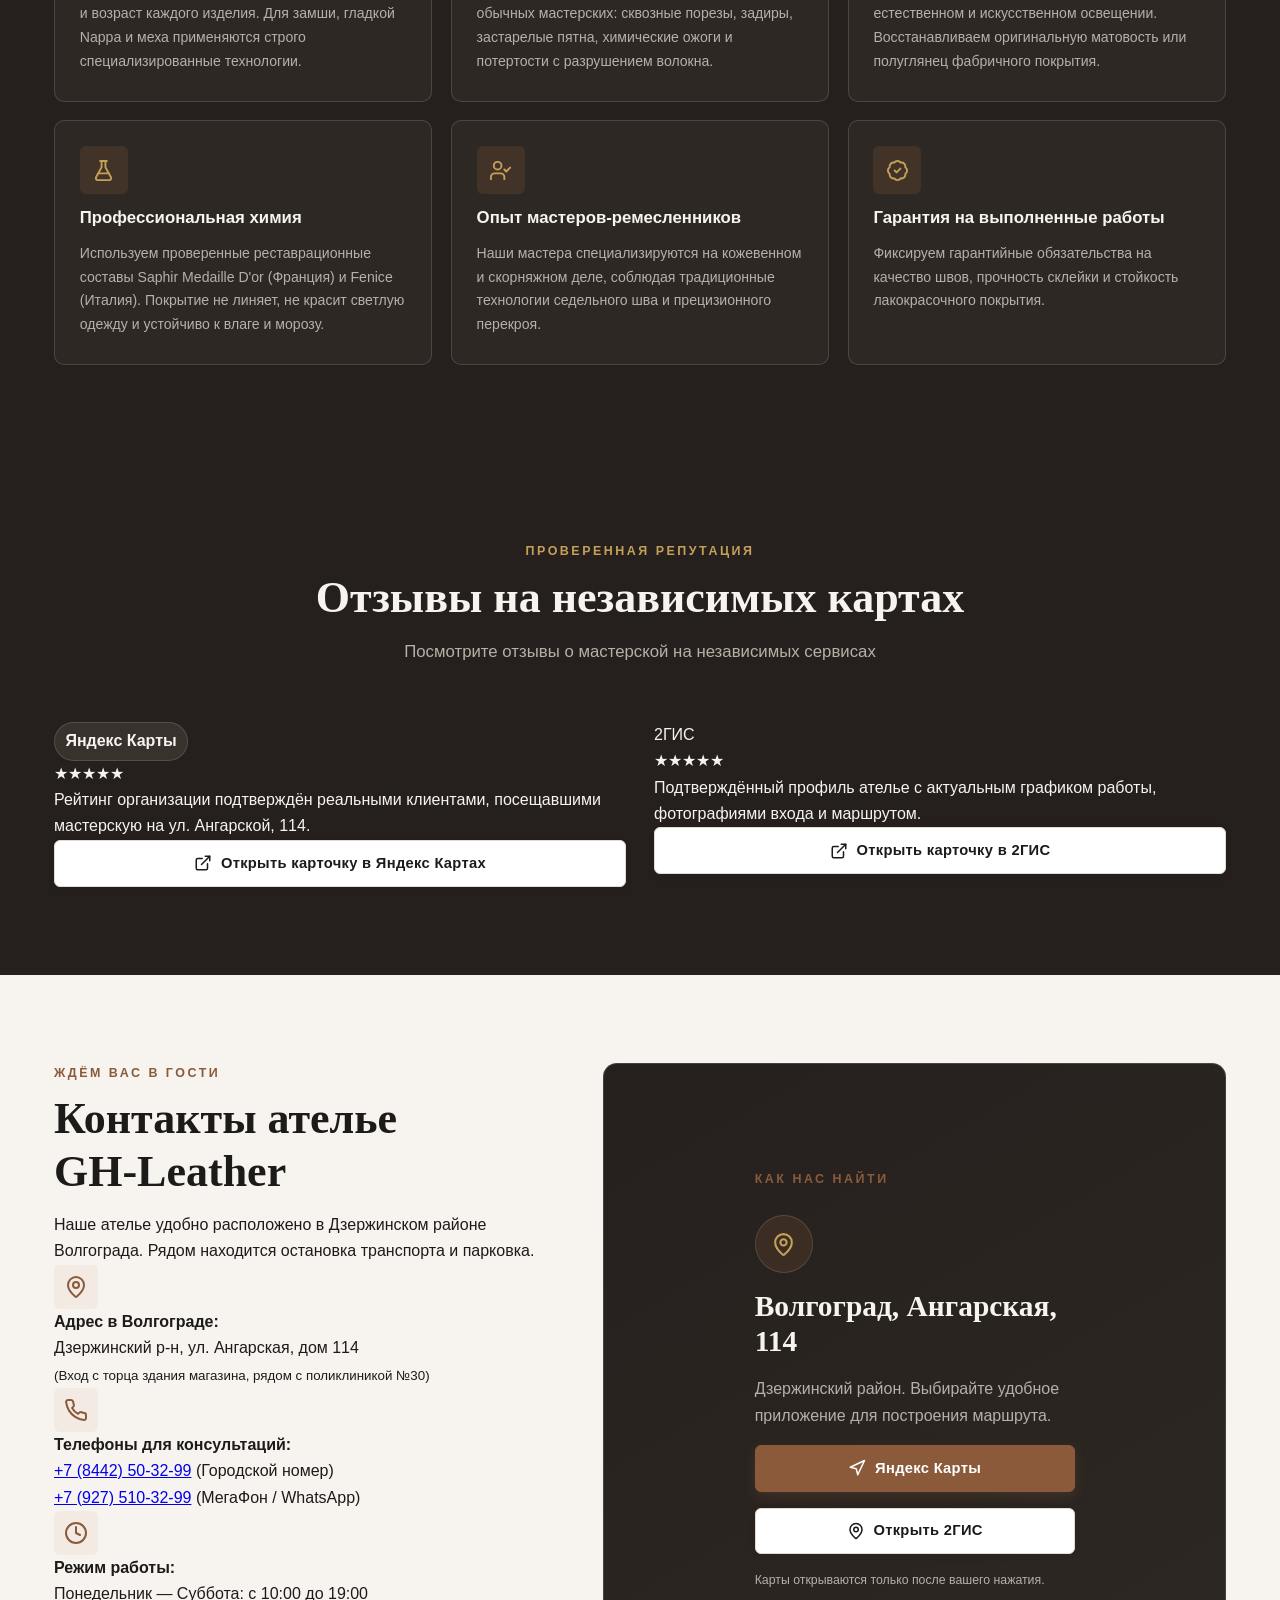
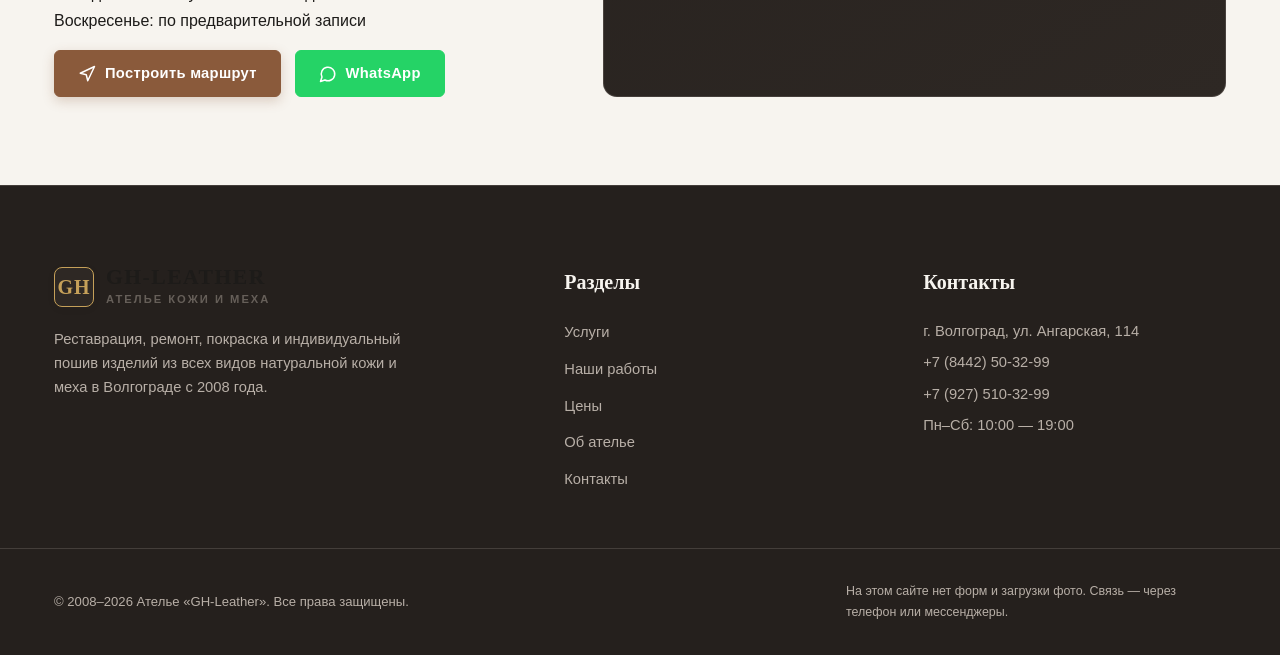
==== commit a2a6c591: "Remove workflow block entirely, disable photo dragging and refresh mobile cache" ====
--- a/index.html
+++ b/index.html
@@ -63,7 +63,7 @@
 
     <!-- Lucide Icons -->
     <script defer src="images/lucide.min.js"></script>
-    <link rel="stylesheet" href="styles.css?v=20261030-mobile3">
+    <link rel="stylesheet" href="styles.css?v=20261030-slider4">
 </head>
 <body id="top">
 
@@ -273,13 +273,13 @@
                     <div class="before-after-container" id="ba-slider" style="--ba-preview-image: url('images/studio_jacket_after.jpg')">
                         <!-- Before Layer (Base) -->
                         <div class="ba-layer ba-before">
-                            <img src="images/studio_jacket_before.jpg" alt="Реальная кожаная куртка до реставрации (пример ReLeather)" id="ba-img-before" class="ba-image" decoding="async">
+                            <img src="images/studio_jacket_before.jpg" alt="Реальная кожаная куртка до реставрации (пример ReLeather)" id="ba-img-before" class="ba-image" decoding="async" draggable="false">
                             <div class="visual-badge badge-before">ДО РЕСТАВРАЦИИ</div>
                         </div>
 
                         <!-- After Layer (Clipped over before) -->
                         <div class="ba-layer ba-after" id="ba-after-layer">
-                            <img src="images/studio_jacket_after.jpg" alt="Кожаная куртка после реставрации (пример ReLeather)" id="ba-img-after" class="ba-image" decoding="async">
+                            <img src="images/studio_jacket_after.jpg" alt="Кожаная куртка после реставрации (пример ReLeather)" id="ba-img-after" class="ba-image" decoding="async" draggable="false">
                             <div class="visual-badge badge-after">ПОСЛЕ РЕСТАВРАЦИИ</div>
                         </div>
 
@@ -535,41 +535,6 @@
             </div>
         </section>
 
-        <!-- 4.6. Как проходит работа (Workflow) -->
-        <section class="section-padding">
-            <div class="container">
-                <div class="section-head text-center" data-aos="fade-up">
-                    <span class="section-subtitle">ПРОЗРАЧНЫЙ ПРОЦЕСС</span>
-                    <h2 class="section-main-title">Как проходит работа</h2>
-                    <p class="section-lead">4 простых шага — от консультации до готовой вещи</p>
-                </div>
-
-                <!-- Exactly 4 steps specified in 4.6 -->
-                <div class="workflow-steps" data-aos="fade-up">
-                    <div class="step-card">
-                        <div class="step-num">01</div>
-                        <h4>Отправка фотографии</h4>
-                        <p>Вы можете описать задачу мастеру по телефону или в WhatsApp.</p>
-                    </div>
-                    <div class="step-card">
-                        <div class="step-num">02</div>
-                        <h4>Предварительная оценка</h4>
-                        <p>Мастер уточняет детали задачи, определяет характер повреждений и ориентир стоимости.</p>
-                    </div>
-                    <div class="step-card">
-                        <div class="step-num">03</div>
-                        <h4>Согласование работ</h4>
-                        <p>При визите в ателье мастер осматривает вещь лично, после чего согласовываются перечень работ, точная смета и сроки.</p>
-                    </div>
-                    <div class="step-card">
-                        <div class="step-num">04</div>
-                        <h4>Реставрация и выдача</h4>
-                        <p>Выполняются реставрационные работы строго по регламенту, после чего обновленное изделие возвращается клиенту.</p>
-                    </div>
-                </div>
-            </div>
-        </section>
-
         <!-- 4.7. Отзывы и доверие (Reputation & Maps) -->
         <section class="section-padding dark-bg">
             <div class="container">
@@ -713,6 +678,6 @@
     </footer>
 
     <!-- Scripts -->
-    <script src="app.js?v=20261030-mobile2"></script>
+    <script src="app.js?v=20261030-slider4"></script>
 </body>
 </html>
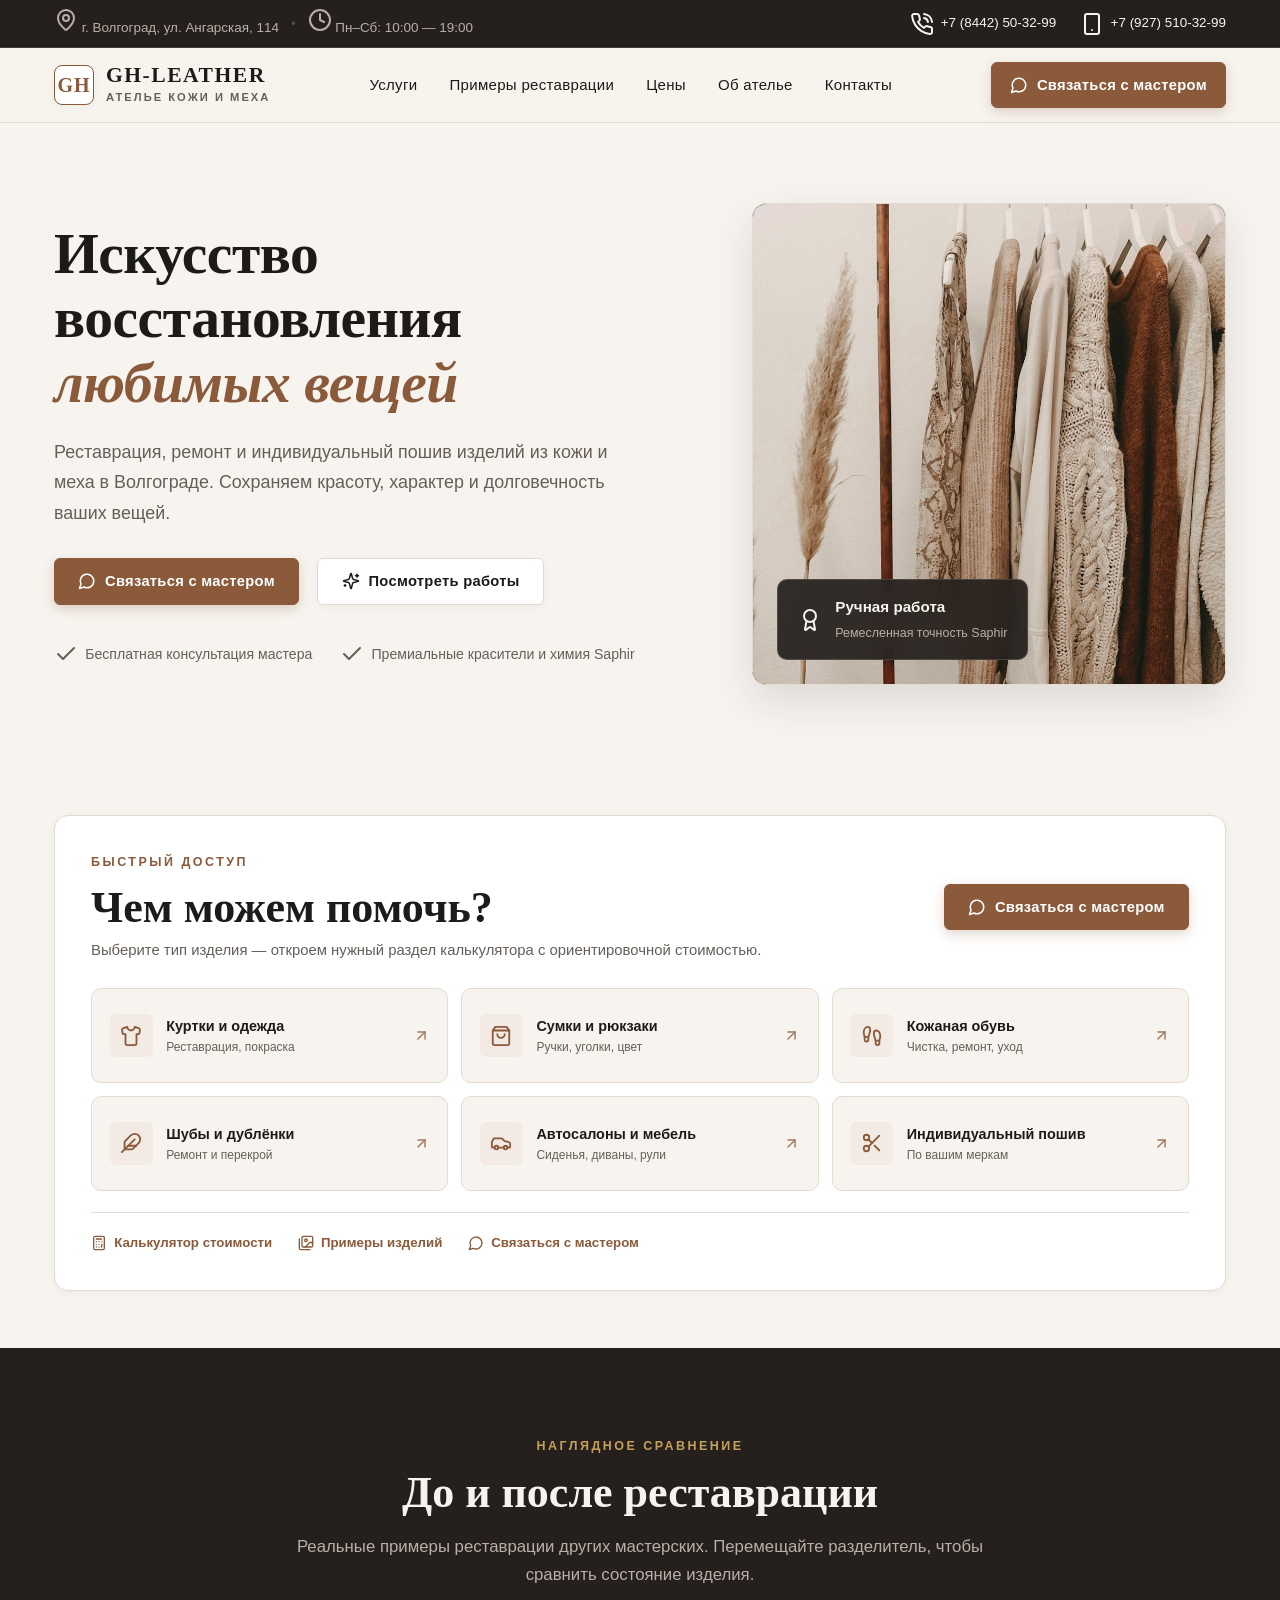
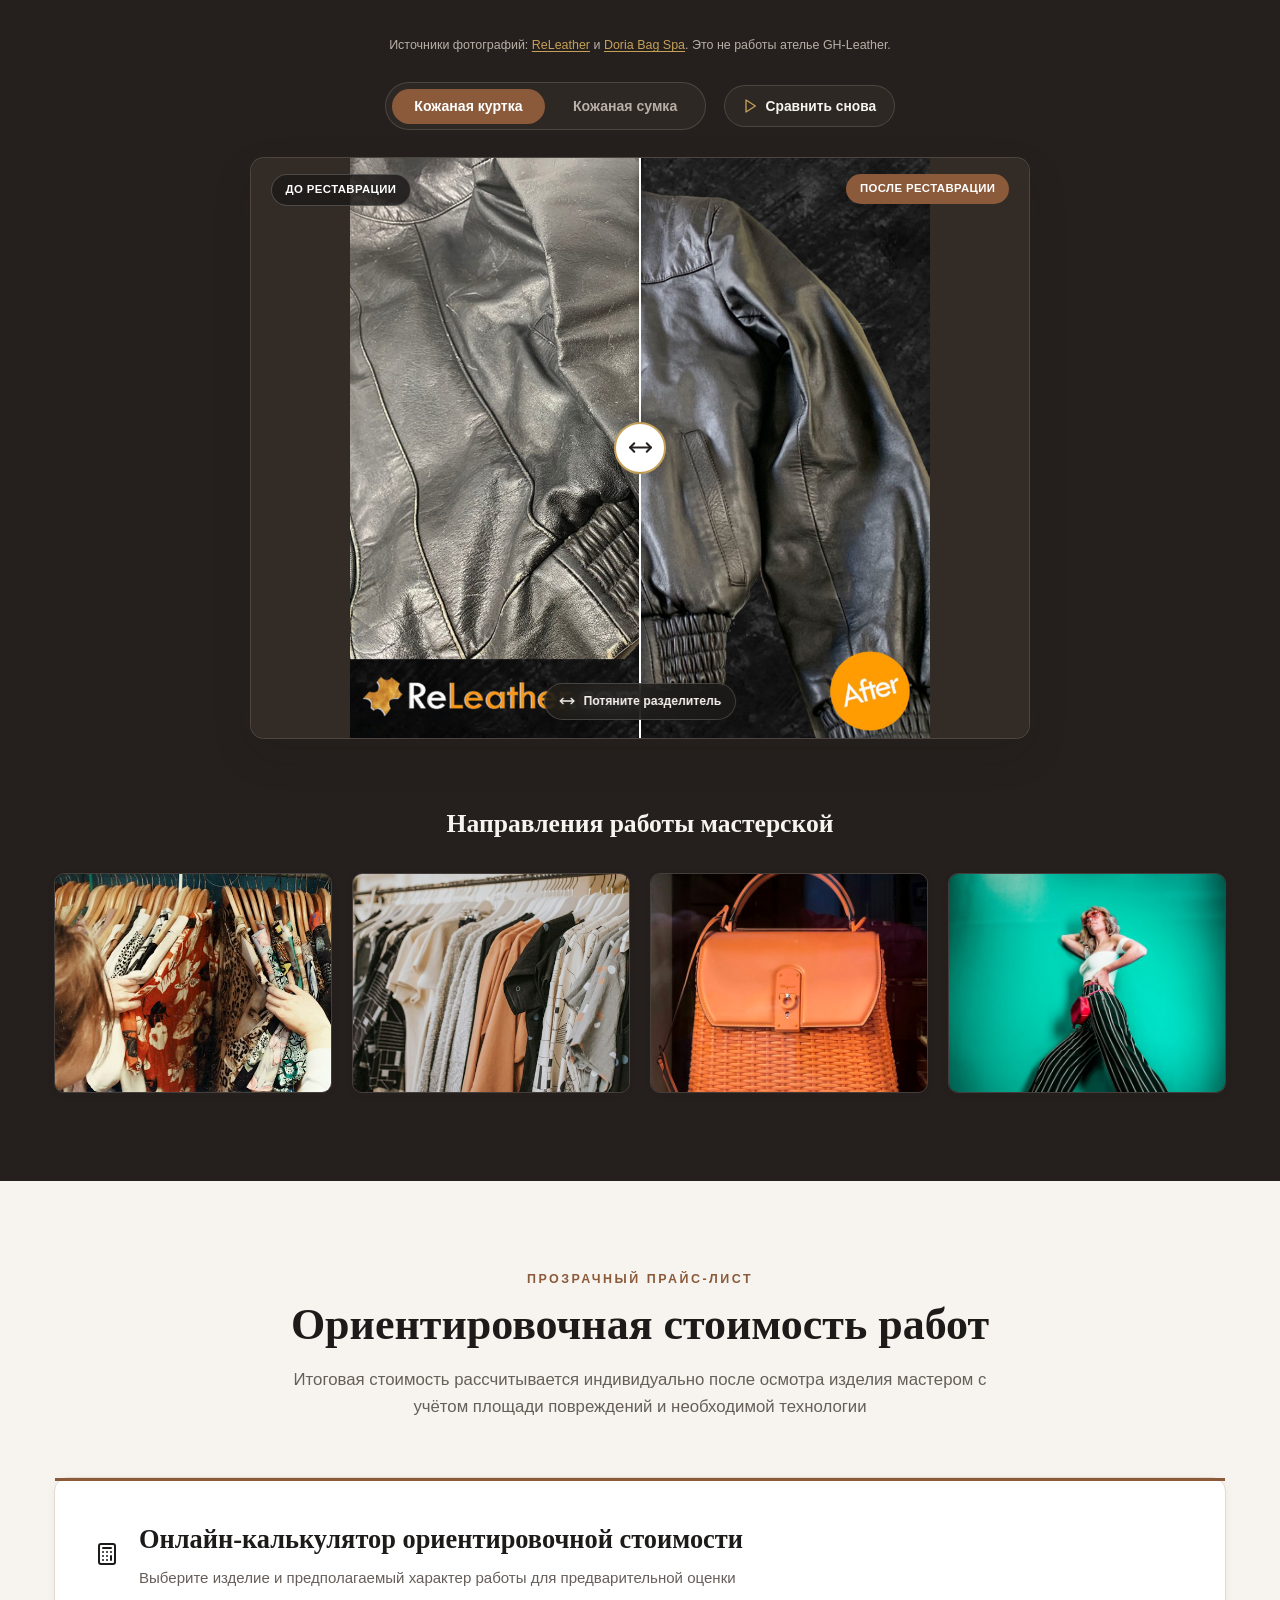
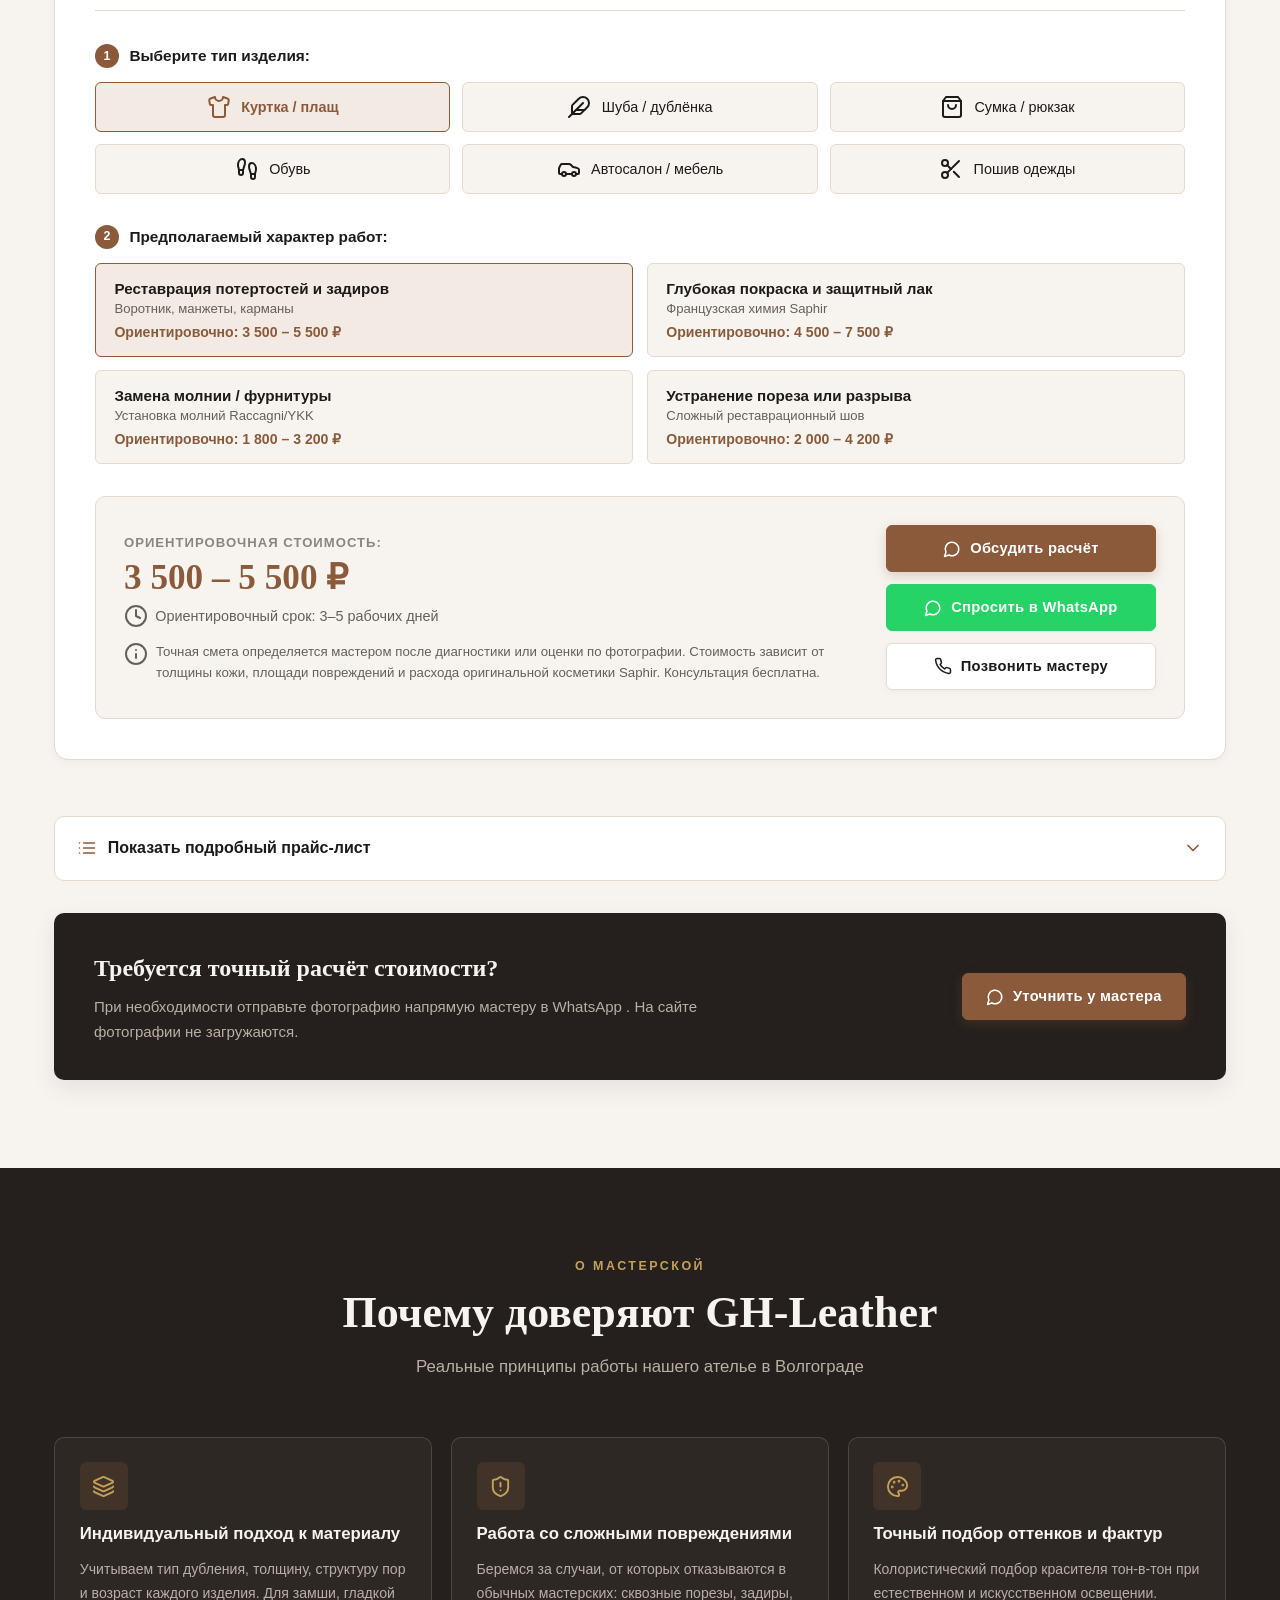
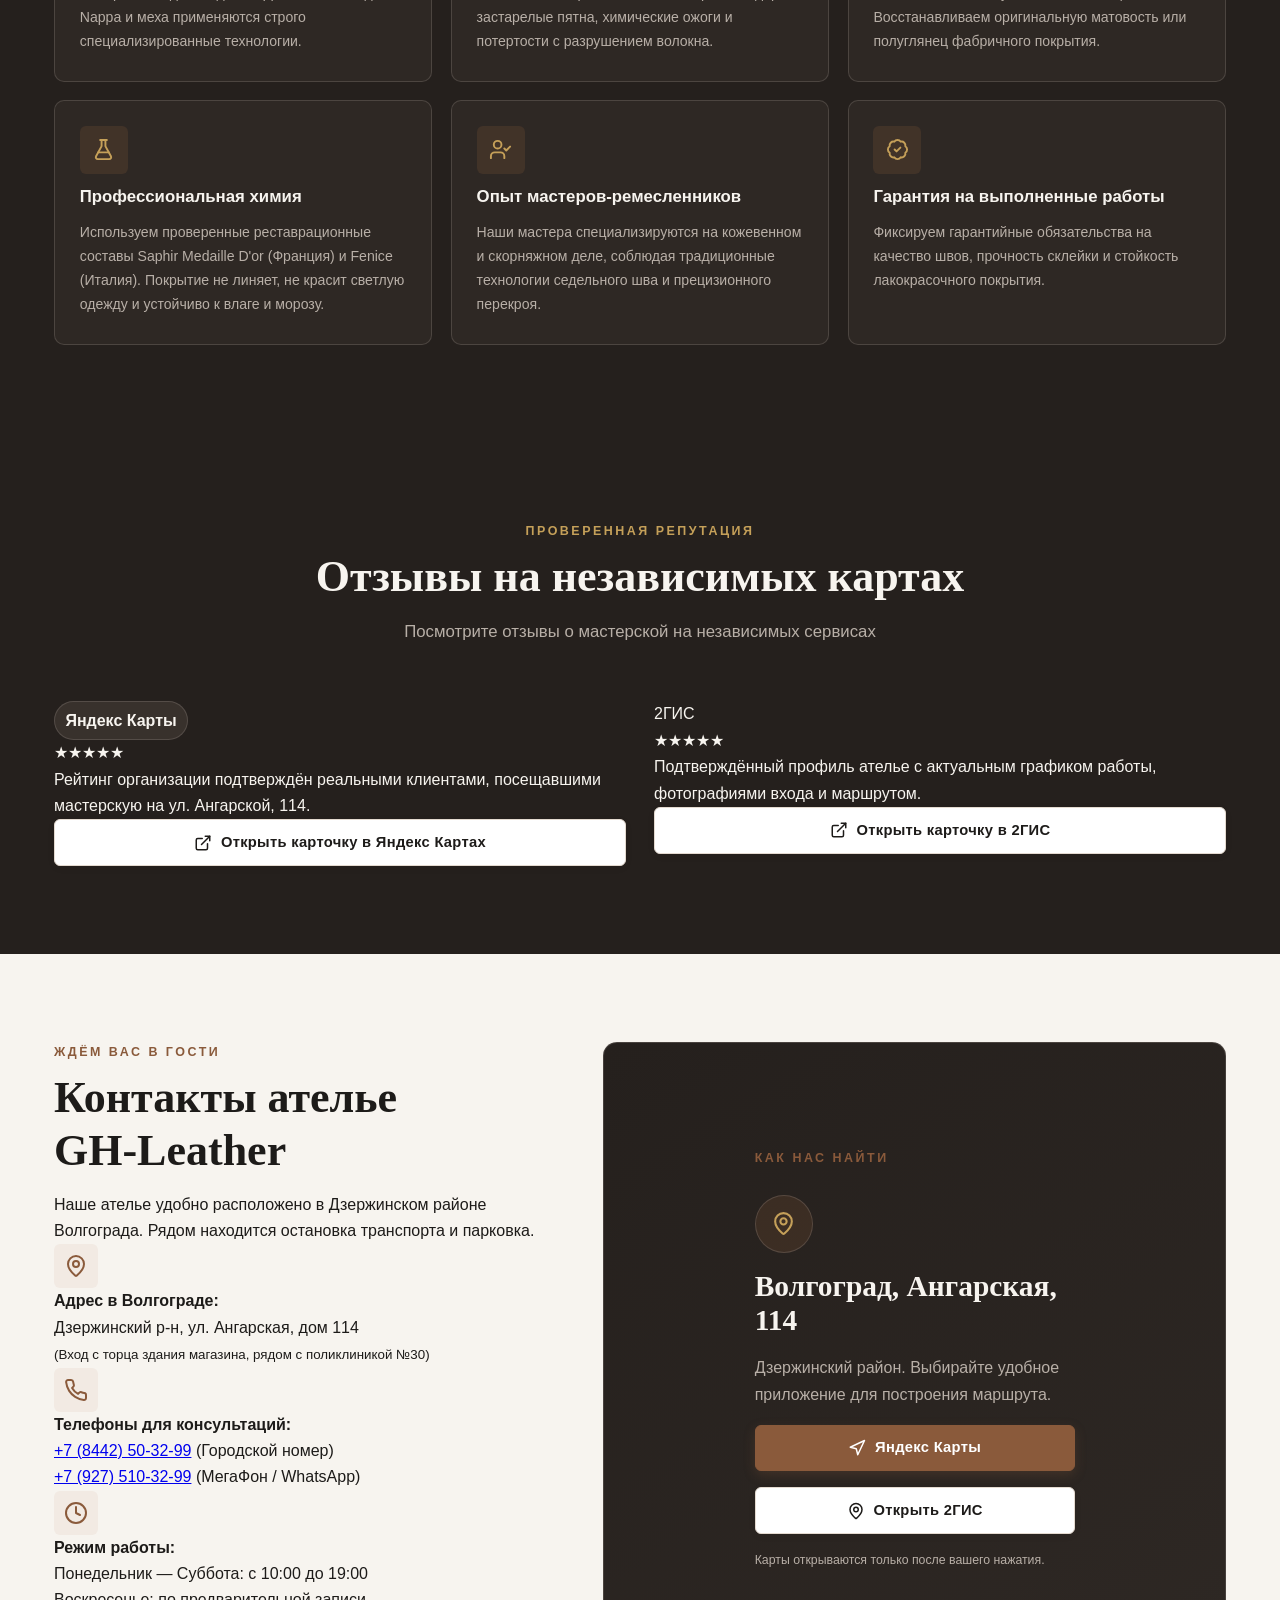
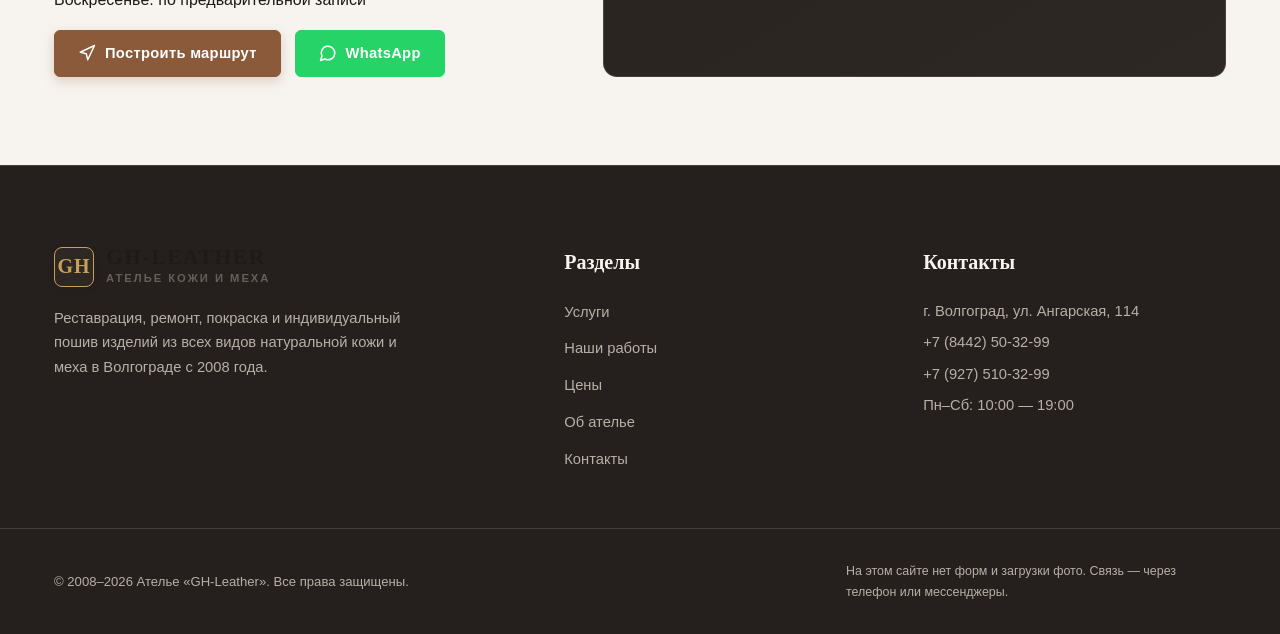
==== commit 349e912b: "Remove prominent hero tagline pill on mobile and desktop" ====
--- a/index.html
+++ b/index.html
@@ -150,10 +150,6 @@
             <div class="hero-backdrop"></div>
             <div class="container hero-layout" data-aos="fade-up" data-aos-duration="800">
                 <div class="hero-text-col">
-                    <div class="luxury-badge">
-                        <span class="badge-dot"></span>
-                        <span>Ателье реставрации и пошива в Волгограде</span>
-                    </div>
                     <!-- Exactly as specified in 4.2 -->
                     <h1 class="hero-title">
                         Искусство восстановления <span class="gold-gradient">любимых вещей</span>
--- a/styles.css
+++ b/styles.css
@@ -1357,53 +1357,6 @@
     font-size: 0.9rem;
     color: var(--dark-text-muted);
     line-height: 1.6;
-}
-
-/* ================= 4.6. Порядок работы (Workflow) ================= */
-.workflow-steps {
-    display: grid;
-    grid-template-columns: repeat(4, 1fr);
-    gap: 1.5rem;
-    position: relative;
-}
-
-.wf-step-card {
-    background: var(--card-bg);
-    border: 1px solid var(--border-sep);
-    border-radius: var(--radius-md);
-    padding: 2rem 1.5rem;
-    display: flex;
-    flex-direction: column;
-    position: relative;
-    box-shadow: var(--shadow-sm);
-    transition: var(--transition);
-}
-
-.wf-step-card:hover {
-    border-color: var(--accent-leather);
-    transform: translateY(-2px);
-}
-
-.wf-number {
-    font-family: var(--font-heading);
-    font-size: 2.2rem;
-    font-weight: 700;
-    color: var(--accent-leather);
-    line-height: 1;
-    margin-bottom: 1rem;
-}
-
-.wf-step-card h4 {
-    font-size: 1.1rem;
-    font-weight: 700;
-    color: var(--text-main);
-    margin-bottom: 0.5rem;
-}
-
-.wf-step-card p {
-    font-size: 0.88rem;
-    color: var(--text-muted);
-    line-height: 1.55;
 }
 
 /* ================= 4.7. Отзывы и Репутация ================= */
@@ -2343,7 +2296,6 @@
     .hero-layout { grid-template-columns: 1fr; gap: 2.5rem; }
     .hero-featured-img { height: 380px; }
     .hero-title { font-size: 3rem; }
-    .workflow-steps { grid-template-columns: repeat(2, 1fr); }
     .gallery-grid { grid-template-columns: repeat(2, 1fr); }
     .contacts-grid { grid-template-columns: 1fr; }
 }
@@ -2366,7 +2318,6 @@
     .hero-buttons { flex-direction: column; width: 100%; }
     .hero-buttons .btn { width: 100%; }
     .services-grid { grid-template-columns: 1fr; }
-    .workflow-steps { grid-template-columns: 1fr; }
     .maps-cards-grid { grid-template-columns: 1fr; }
     .gallery-grid { grid-template-columns: 1fr 1fr; }
     .calc-pills-grid { grid-template-columns: repeat(2, 1fr); }
@@ -2607,8 +2558,6 @@
     margin:0;
     overflow-wrap:break-word;
 }
-.workflow-steps { grid-template-columns:repeat(4,minmax(0,1fr)); }
-.workflow-steps > *, .step-card, .maps-cards-grid > * { min-width:0; }
 .calc-pills-grid {grid-template-columns:repeat(3,minmax(0,1fr));}
 .calc-pill { justify-content:center; text-align:center; overflow-wrap:break-word; }
 .calc-works-grid { grid-template-columns:repeat(2,minmax(0,1fr)); }
@@ -2642,7 +2591,6 @@
 @media(max-width:1100px) {
     .advantages-grid {grid-template-columns:repeat(2,minmax(0,1fr));}
     .adv-card {min-height:210px;}
-    .workflow-steps {grid-template-columns:repeat(2,minmax(0,1fr));}
 }
 @media(max-width:860px) {
     .calc-result-box {grid-template-columns:1fr;}
@@ -2659,7 +2607,6 @@
     .hero-title {font-size:clamp(2rem,8vw,2.9rem);}
     .hero-buttons {display:flex;flex-direction:column;}
     .hero-buttons > * {width:100%;}
-    .advantages-grid, .workflow-steps, .maps-cards-grid {grid-template-columns:1fr;}
     .adv-card {padding:1.3rem;min-height:unset;}
     .calc-works-grid {grid-template-columns:1fr;}
     .calc-pills-grid {grid-template-columns:repeat(2,minmax(0,1fr));gap:.55rem;}
@@ -2973,3 +2920,48 @@
     .navbar .logo-title { font-size: .91rem; }
     .navbar .logo-subtitle { font-size: .44rem; }
 }
+
+
+/* Smooth reveal: remove the two large real-time blurred backdrop layers.
+   They forced expensive blur + clip repaints on mobile Safari during drag. */
+#portfolio .ba-layer::before {
+    content: none !important;
+    display: none !important;
+}
+#portfolio .ba-layer,
+#portfolio .before-after-container {
+    background: #332b25;
+}
+#portfolio .ba-after {
+    will-change: clip-path;
+    -webkit-backface-visibility: hidden;
+    backface-visibility: hidden;
+}
+#portfolio .ba-handle {
+    left: var(--clip-pos, 50%);
+    transform: translate3d(-50%, 0, 0);
+    will-change: left;
+}
+#portfolio .before-after-container {
+    -webkit-user-select: none;
+    user-select: none;
+    -webkit-touch-callout: none;
+    touch-action: pan-y;
+}
+#portfolio .before-after-container.is-dragging,
+#portfolio .before-after-container.is-dragging * {
+    cursor: ew-resize;
+}
+#portfolio .ba-layer .ba-image {
+    -webkit-user-drag: none;
+    user-select: none;
+}
+#portfolio .ba-handle {
+    touch-action: none;
+}
+@media (prefers-reduced-motion: reduce) {
+    #portfolio .ba-handle,
+    #portfolio .ba-after {
+        transition: none !important;
+    }
+}
